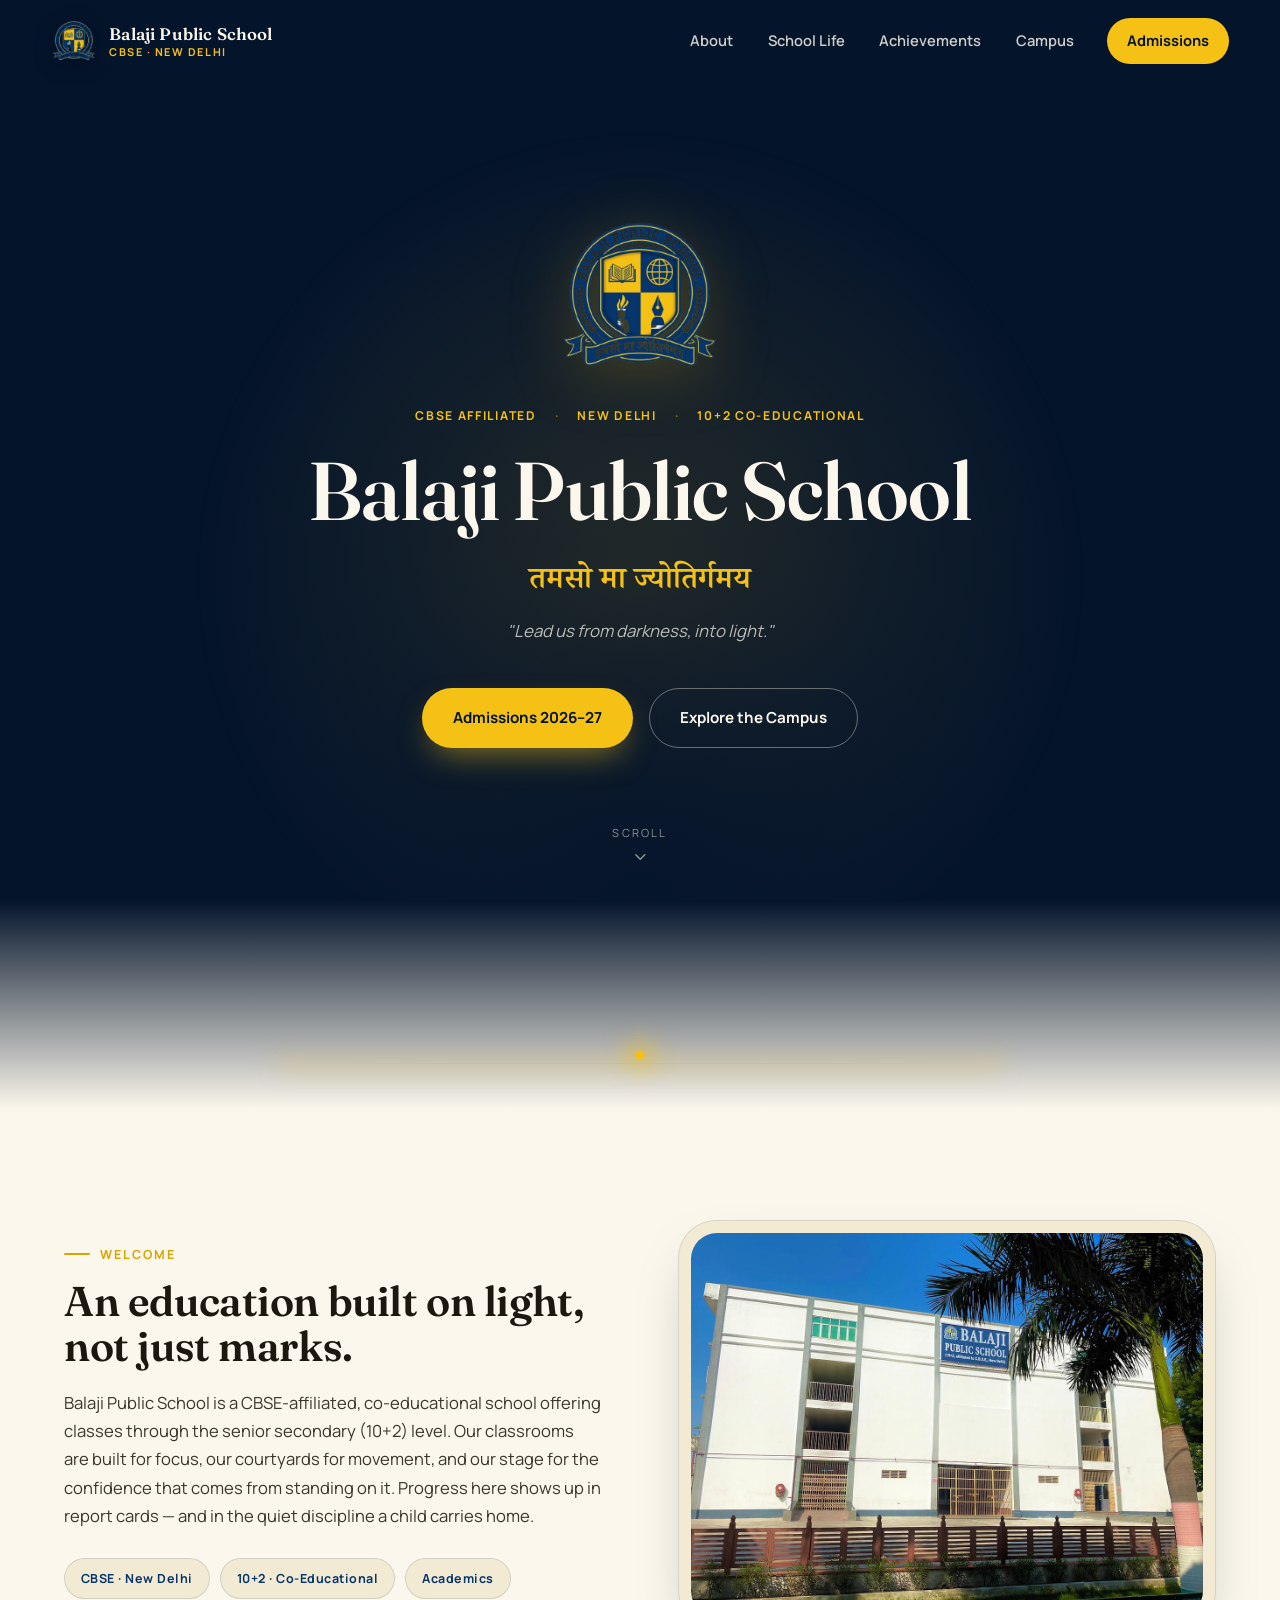
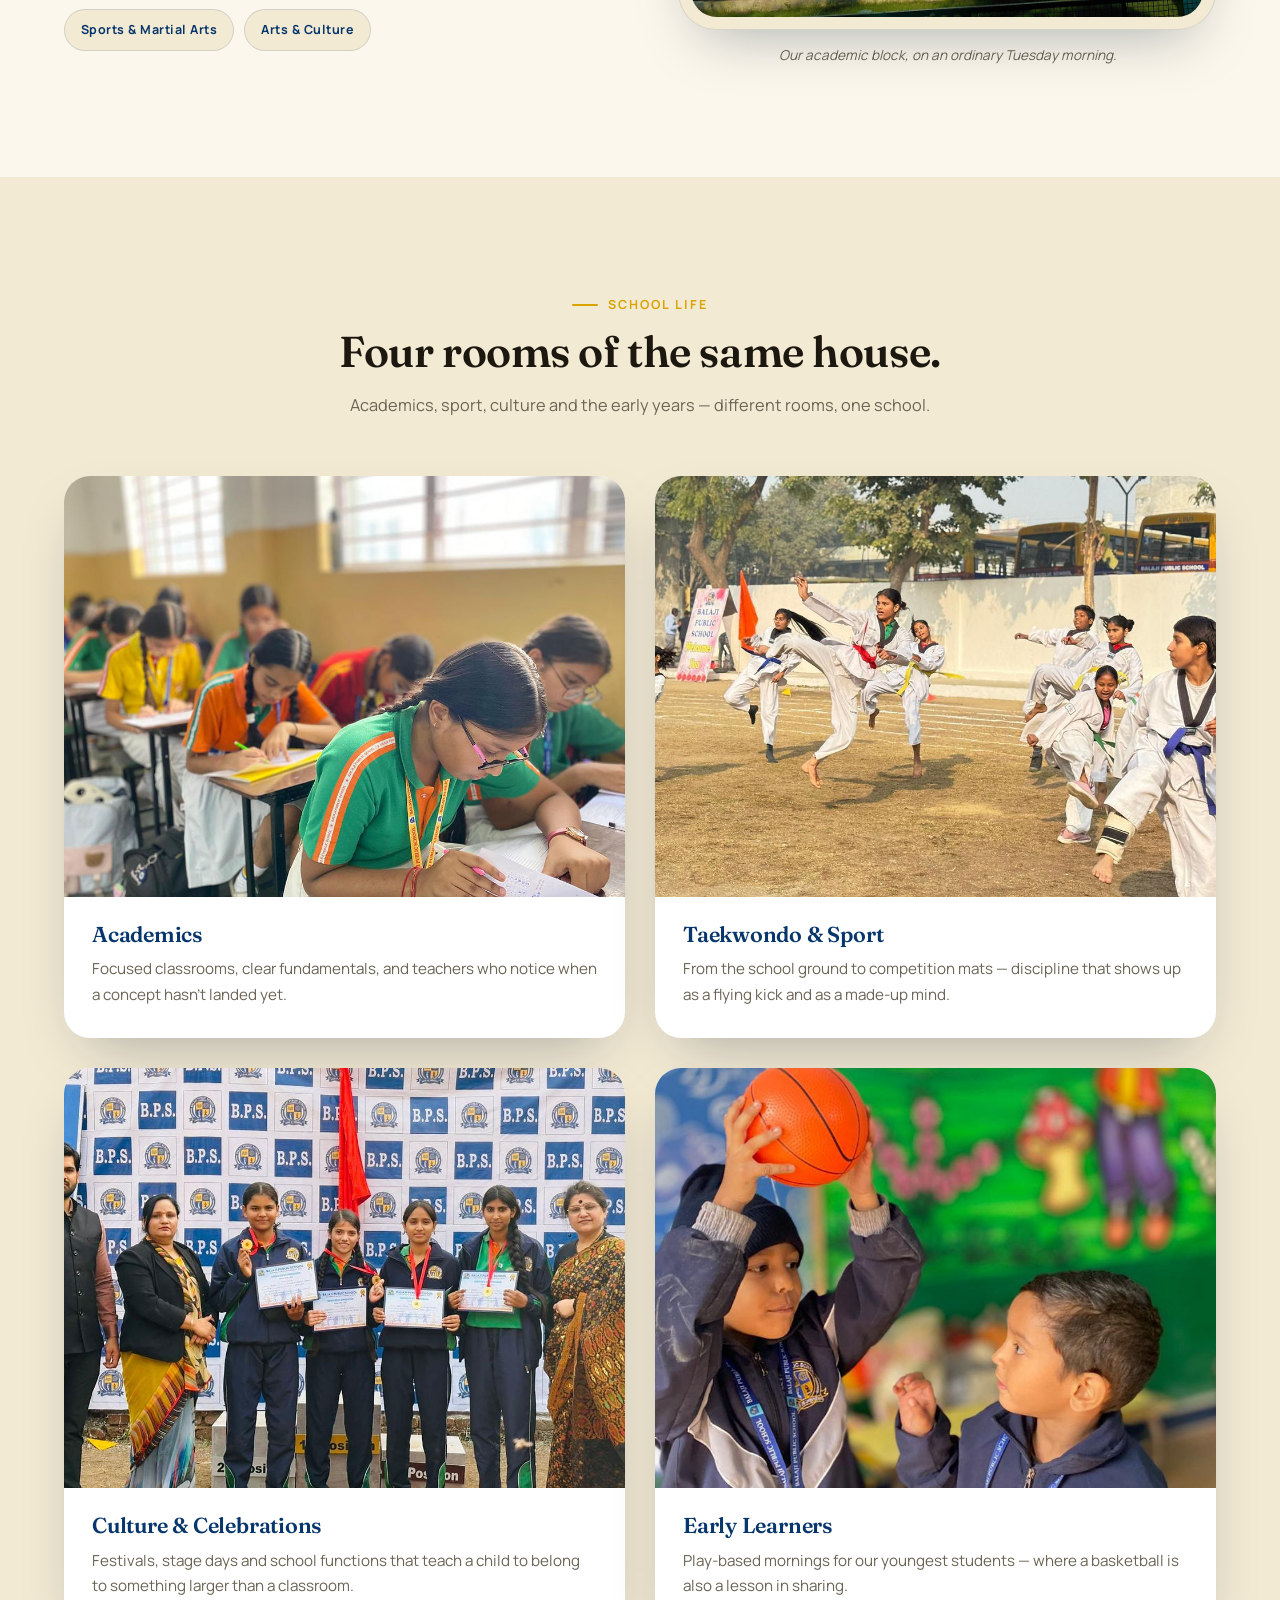
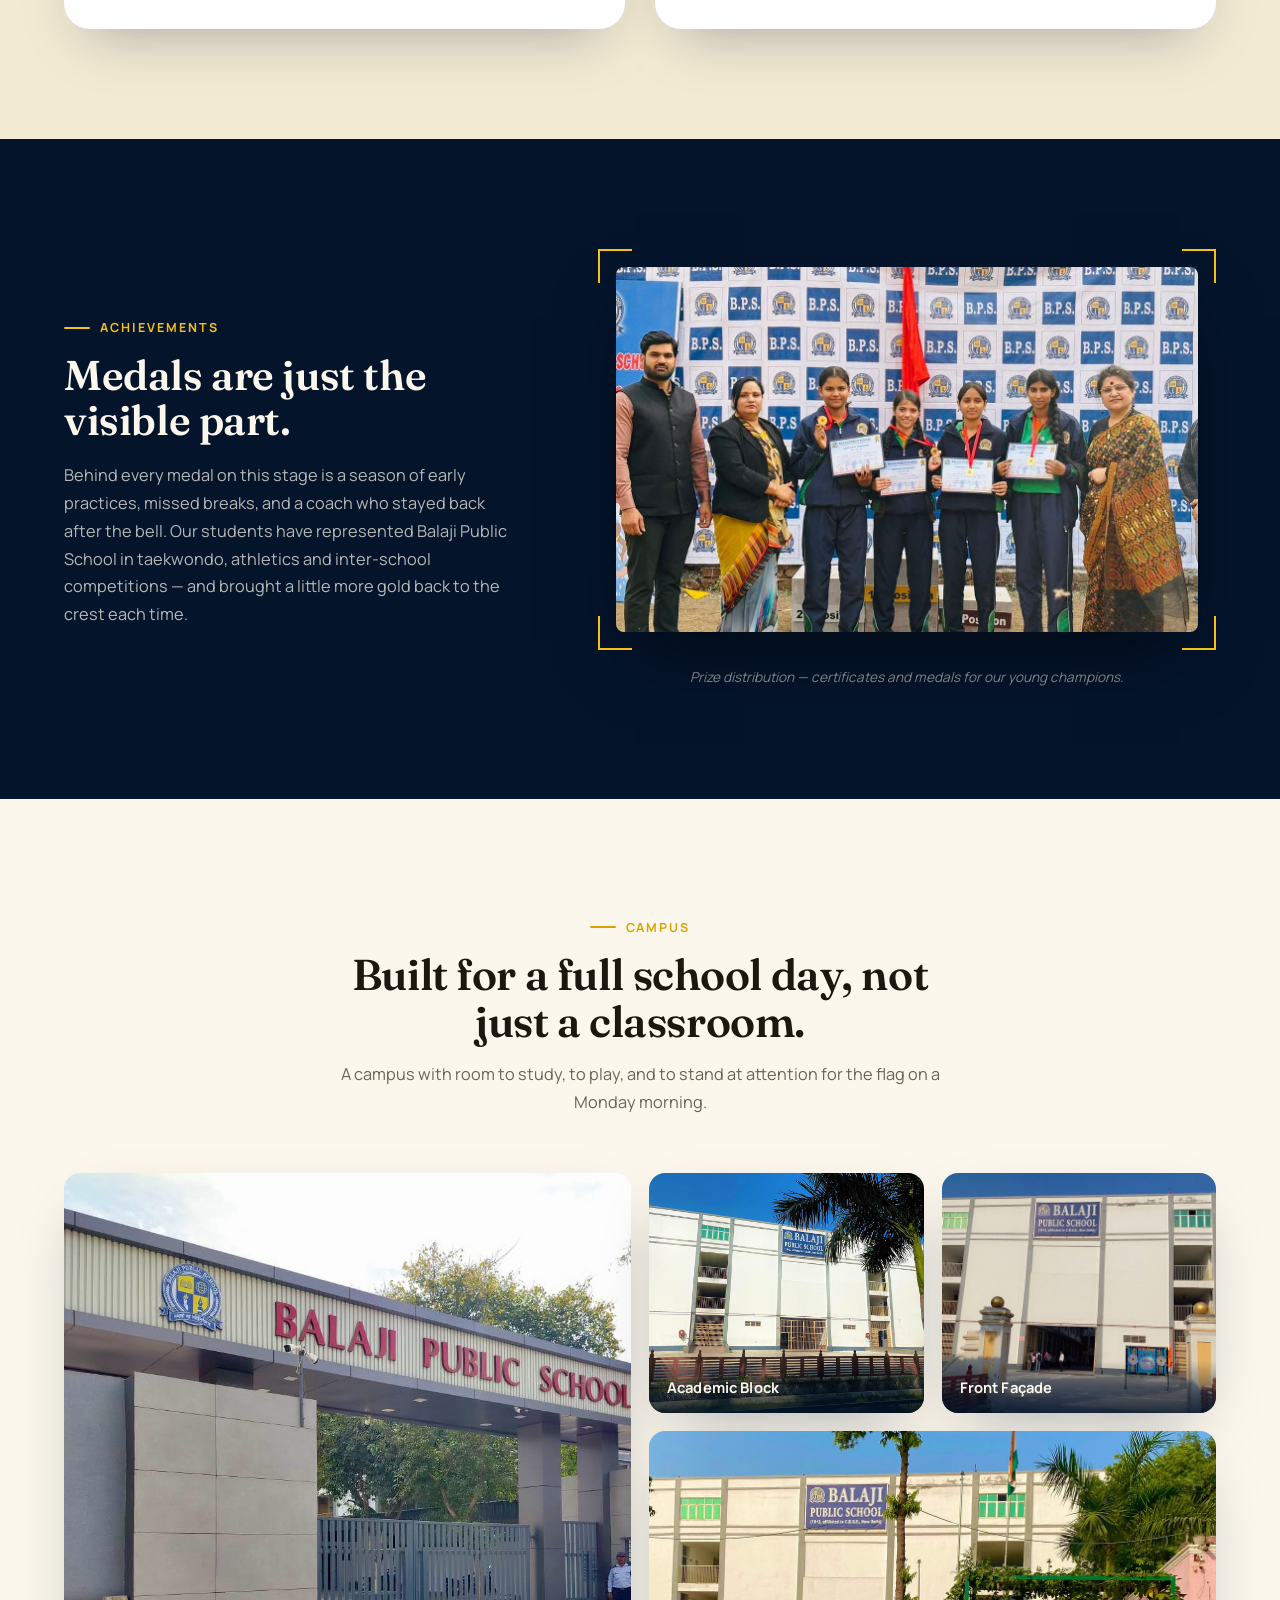
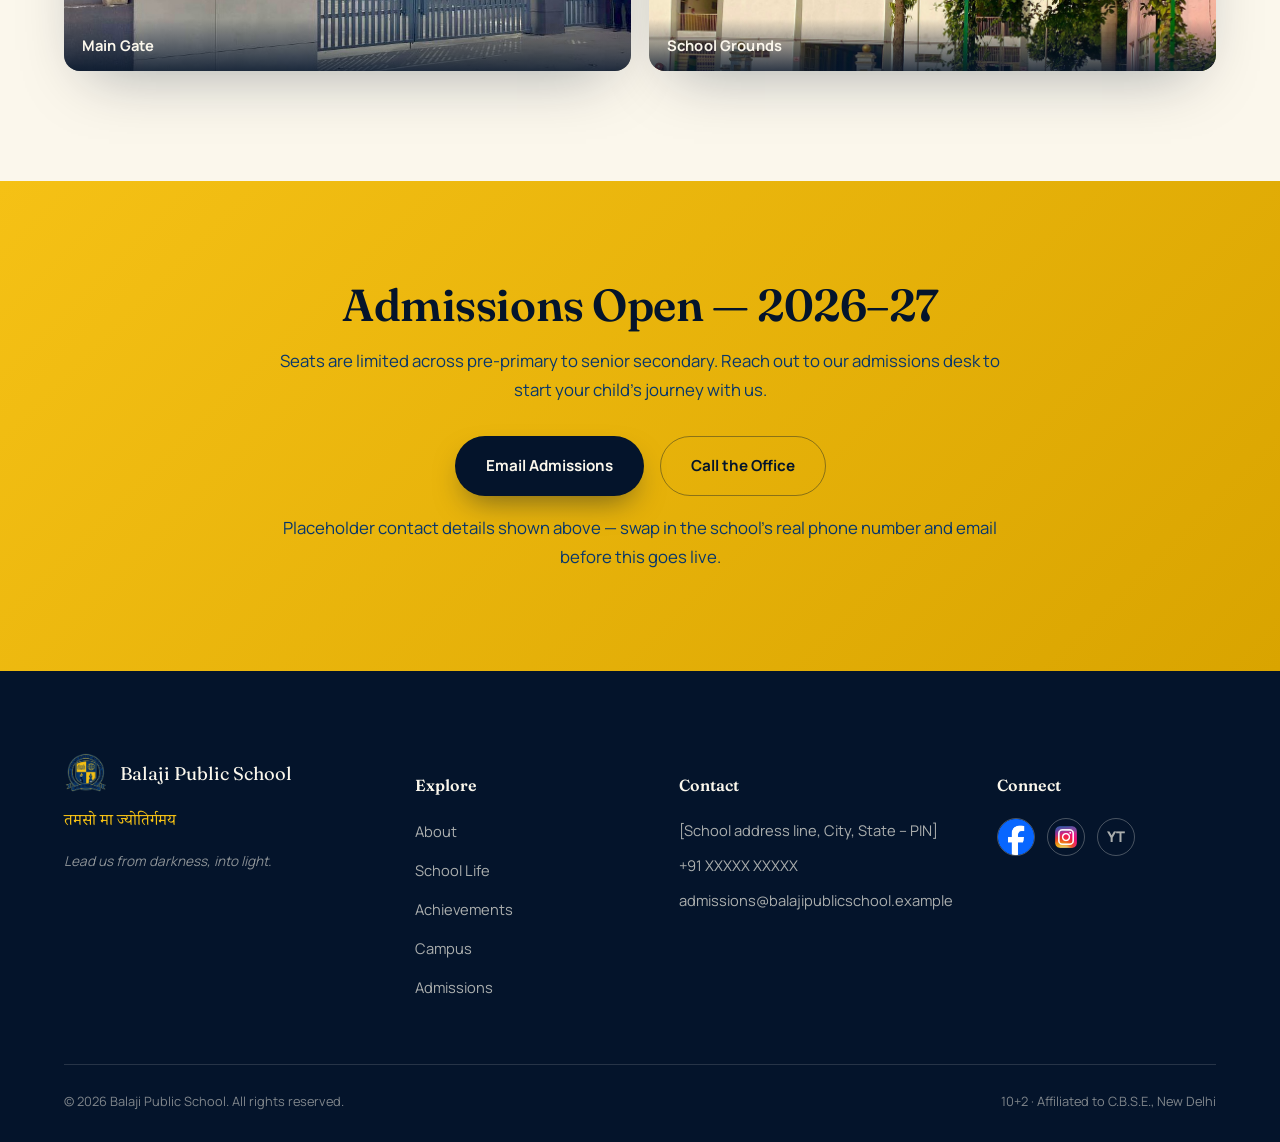
==== index.html @ 72f02da7 "School site sample" ====
<!DOCTYPE html>
<html lang="en">
<head>
<meta charset="UTF-8">
<meta name="viewport" content="width=device-width, initial-scale=1.0">
<title>Balaji Public School — CBSE, New Delhi</title>
<meta name="description" content="Balaji Public School — a CBSE-affiliated, co-educational school offering classes through senior secondary (10+2). Academics, sport, culture and character.">
<link rel="icon" href="assets/logo.png" type="image/png">
<link rel="preconnect" href="https://fonts.googleapis.com">
<link rel="preconnect" href="https://fonts.gstatic.com" crossorigin>
<link href="https://fonts.googleapis.com/css2?family=Fraunces:ital,opsz,wght@0,9..144,400;0,9..144,500;0,9..144,600;0,9..144,700;0,9..144,900;1,9..144,500&family=Manrope:wght@400;500;600;700;800&family=Noto+Serif+Devanagari:wght@500;700&display=swap" rel="stylesheet">
<style>
  :root{
    --navy-950:#04142B;
    --navy-900:#07366C;
    --navy-850:#0A3B75;
    --navy-800:#0E4483;
    --gold-500:#F5C115;
    --gold-600:#D9A400;
    --gold-100:#FBEBB5;
    --cream-50:#FBF7EC;
    --cream-100:#F3EAD4;
    --cream-200:#ECE0C4;
    --ink-900:#1C1810;
    --ink-700:#3C362B;
    --ink-500:#6B6455;
    --white:#FFFFFF;
    --shadow-soft: 0 24px 60px -24px rgba(4,20,43,.35);
    --shadow-hover: 0 30px 70px -20px rgba(4,20,43,.45);
    --radius-lg: 26px;
    --radius-md: 16px;
    --ease: cubic-bezier(.16,.84,.44,1);
    --nav-h: 84px;
  }

  *,*::before,*::after{ box-sizing:border-box; }
  html{ scroll-behavior:smooth; }
  body{
    margin:0;
    font-family:'Manrope', sans-serif;
    color: var(--ink-900);
    background: var(--cream-50);
    -webkit-font-smoothing:antialiased;
    line-height:1.7;
  }
  img{ max-width:100%; display:block; }
  a{ color:inherit; text-decoration:none; }
  h1,h2,h3{ font-family:'Fraunces', serif; font-weight:600; margin:0; line-height:1.08; letter-spacing:-.01em; }
  p{ margin:0; }
  ul{ list-style:none; margin:0; padding:0; }
  button{ font-family:inherit; cursor:pointer; }

  section[id]{ scroll-margin-top: var(--nav-h); }

  .skip-link{
    position:absolute; left:-9999px; top:0; background:var(--gold-500); color:var(--navy-950);
    padding:12px 20px; z-index:1000; font-weight:700; border-radius:0 0 10px 0;
  }
  .skip-link:focus{ left:0; }

  :focus-visible{ outline:3px solid var(--gold-500); outline-offset:3px; }

  .eyebrow{
    display:inline-flex; align-items:center; gap:10px;
    font-size:.78rem; font-weight:700; letter-spacing:.16em; text-transform:uppercase;
    color: var(--gold-600);
  }
  .eyebrow::before{
    content:''; width:26px; height:2px; background: var(--gold-600); display:inline-block; border-radius:2px;
  }
  .on-dark .eyebrow{ color: var(--gold-500); }
  .on-dark .eyebrow::before{ background: var(--gold-500); }

  /* ---------- NAV ---------- */
  .nav{
    position:fixed; top:0; left:0; right:0; z-index:200;
    padding: 18px clamp(20px,4vw,56px);
    transition: background .4s var(--ease), box-shadow .4s var(--ease), padding .3s var(--ease);
  }
  .nav.scrolled{
    background: rgba(4,20,43,.94);
    backdrop-filter: blur(12px);
    -webkit-backdrop-filter: blur(12px);
    box-shadow: 0 12px 34px -18px rgba(0,0,0,.55);
    padding-block:12px;
  }
  .nav-inner{
    max-width:1320px; margin:0 auto;
    display:flex; align-items:center; justify-content:space-between; gap:20px;
  }
  .brand{ display:flex; align-items:center; gap:12px; }
  .brand-logo{ height:46px; width:46px; object-fit:contain; filter: drop-shadow(0 4px 10px rgba(0,0,0,.35)); }
  .brand-text{ display:flex; flex-direction:column; line-height:1.25; }
  .brand-name{ font-family:'Fraunces', serif; font-weight:600; font-size:1.05rem; color:var(--cream-50); letter-spacing:.01em; }
  .brand-sub{ font-size:.68rem; letter-spacing:.14em; text-transform:uppercase; color:var(--gold-500); font-weight:700; }

  .nav-links{ display:flex; align-items:center; gap:clamp(18px,2.4vw,34px); }
  .nav-link{
    position:relative; font-size:.92rem; font-weight:600; color: rgba(251,247,236,.82);
    padding:8px 2px;
  }
  .nav-link::after{
    content:''; position:absolute; left:0; right:0; bottom:0; height:2px; background:var(--gold-500);
    transform:scaleX(0); transform-origin:left; transition: transform .3s var(--ease);
    border-radius:2px;
  }
  .nav-link:hover, .nav-link.active{ color:var(--cream-50); }
  .nav-link:hover::after, .nav-link.active::after{ transform:scaleX(1); }
  .nav-link.nav-cta{
    background: var(--gold-500); color: var(--navy-950); padding:10px 20px; border-radius:999px; font-weight:700;
  }
  .nav-link.nav-cta::after{ display:none; }
  .nav-link.nav-cta:hover{ background: var(--gold-600); color:var(--navy-950); }

  .nav-toggle{
    display:none; background:none; border:none; width:40px; height:36px; position:relative; z-index:210;
  }
  .nav-toggle span{
    display:block; position:absolute; left:6px; right:6px; height:2.5px; background:var(--cream-50);
    border-radius:2px; transition: transform .3s var(--ease), opacity .3s var(--ease), top .3s var(--ease);
  }
  .nav-toggle span:nth-child(1){ top:10px; }
  .nav-toggle span:nth-child(2){ top:18px; }
  .nav-toggle span:nth-child(3){ top:26px; }
  .nav-toggle.open span:nth-child(1){ top:18px; transform:rotate(45deg); }
  .nav-toggle.open span:nth-child(2){ opacity:0; }
  .nav-toggle.open span:nth-child(3){ top:18px; transform:rotate(-45deg); }

  /* ---------- HERO ---------- */
  .hero{
    position:relative; min-height:100svh; overflow:hidden;
    background: var(--navy-950);
    display:flex; flex-direction:column; align-items:center; justify-content:center; text-align:center;
    padding: 150px 24px 90px;
    color: var(--cream-50);
  }
  .hero-glow{
    position:absolute; top:14%; left:50%; width:min(900px,110vw); height:min(900px,110vw);
    transform:translateX(-50%);
    background: radial-gradient(circle, rgba(245,193,21,.24) 0%, rgba(245,193,21,.08) 38%, transparent 70%);
    filter: blur(10px);
    animation: pulse 7s ease-in-out infinite alternate;
    pointer-events:none;
  }
  @keyframes pulse{ from{ opacity:.75; transform:translateX(-50%) scale(1); } to{ opacity:1; transform:translateX(-50%) scale(1.06); } }
  .hero-vignette{
    position:absolute; inset:0;
    background: radial-gradient(ellipse at 50% 100%, rgba(4,20,43,.9), transparent 60%);
    pointer-events:none;
  }
  .hero-content{ position:relative; z-index:2; max-width:900px; display:flex; flex-direction:column; align-items:center; }
  .hero-crest{ width:clamp(110px,16vw,168px); margin-bottom:26px; filter: drop-shadow(0 10px 30px rgba(245,193,21,.25)); }
  .hero-tags{
    display:flex; flex-wrap:wrap; justify-content:center; gap:10px 18px;
    font-size:.76rem; font-weight:700; letter-spacing:.14em; text-transform:uppercase; color:var(--gold-500);
    margin-bottom:20px;
  }
  .hero-tags span:not(:last-child)::after{ content:'·'; margin-left:18px; color:rgba(245,193,21,.5); }
  .hero h1{ font-size:clamp(2.7rem, 6.4vw, 5.4rem); color:var(--cream-50); }
  .hero-devanagari{
    font-family:'Noto Serif Devanagari', serif; color:var(--gold-500);
    font-size:clamp(1.3rem, 3vw, 1.9rem); margin-top:22px; font-weight:600;
  }
  .hero-translation{
    font-style:italic; color:rgba(251,247,236,.72); font-size:1.05rem; margin-top:8px; font-weight:400;
  }
  .hero-ctas{ display:flex; flex-wrap:wrap; justify-content:center; gap:16px; margin-top:42px; }
  .btn{
    display:inline-flex; align-items:center; gap:8px; padding:16px 30px; border-radius:999px;
    font-weight:700; font-size:.95rem; transition: transform .25s var(--ease), box-shadow .25s var(--ease), background .25s var(--ease), color .25s var(--ease);
    border:1.5px solid transparent;
  }
  .btn-primary{ background:var(--gold-500); color:var(--navy-950); box-shadow:0 14px 32px -10px rgba(245,193,21,.55); }
  .btn-primary:hover{ transform:translateY(-3px); box-shadow:0 20px 40px -10px rgba(245,193,21,.65); background:var(--gold-600); }
  .btn-outline{ border-color: rgba(251,247,236,.38); color:var(--cream-50); }
  .btn-outline:hover{ border-color:var(--gold-500); color:var(--gold-500); transform:translateY(-3px); }

  .scroll-cue{
    position:absolute; bottom:34px; left:50%; transform:translateX(-50%);
    display:flex; flex-direction:column; align-items:center; gap:6px;
    font-size:.7rem; letter-spacing:.2em; text-transform:uppercase; color:rgba(251,247,236,.55);
    z-index:2;
  }
  .scroll-cue svg{ animation: bob 1.8s ease-in-out infinite; }
  @keyframes bob{ 0%,100%{ transform:translateY(0);} 50%{ transform:translateY(6px);} }

  /* ---------- THRESHOLD (dawn transition) ---------- */
  .threshold{
    position:relative; height:clamp(140px,18vw,210px);
    background: linear-gradient(var(--navy-950), var(--cream-50));
  }
  .threshold::after{
    content:''; position:absolute; left:50%; bottom:22%; transform:translateX(-50%);
    width:min(70%,720px); height:1px;
    background: linear-gradient(90deg, transparent, var(--gold-500) 25%, var(--gold-500) 75%, transparent);
    box-shadow: 0 0 22px 2px rgba(245,193,21,.55);
  }
  .threshold::before{
    content:''; position:absolute; left:50%; bottom:22%; transform:translate(-50%,-50%);
    width:9px; height:9px; border-radius:50%;
    background: var(--gold-500); box-shadow: 0 0 24px 8px rgba(245,193,21,.65);
  }

  /* ---------- SECTION HEAD (shared) ---------- */
  .section-head{ max-width:640px; margin:0 auto 56px; text-align:center; }
  .section-head h2{ font-size:clamp(1.9rem, 3.6vw, 2.7rem); margin-top:14px; }
  .section-head p{ margin-top:16px; color: var(--ink-500); font-size:1.02rem; }
  .on-dark .section-head p{ color: rgba(251,247,236,.68); }

  .reveal{ opacity:0; transform:translateY(28px); transition: opacity .7s var(--ease), transform .7s var(--ease); }
  .reveal.in-view{ opacity:1; transform:translateY(0); }

  /* ---------- ABOUT ---------- */
  .about{ padding: 110px clamp(20px,5vw,64px); background:var(--cream-50); }
  .about-inner{
    max-width:1240px; margin:0 auto;
    display:grid; grid-template-columns: 1fr 1fr; gap:clamp(36px,6vw,90px); align-items:center;
  }
  .about-text h2{ font-size:clamp(1.9rem,3.6vw,2.6rem); margin-top:14px; }
  .about-text p{ margin-top:20px; color:var(--ink-700); font-size:1.04rem; }
  .chip-row{ display:flex; flex-wrap:wrap; gap:10px; margin-top:28px; }
  .chip{
    background:var(--cream-100); border:1px solid rgba(7,54,108,.14); color:var(--navy-900);
    padding:9px 16px; border-radius:999px; font-size:.78rem; font-weight:700; letter-spacing:.04em;
  }
  .framed-media{
    position:relative; background:var(--cream-100); padding:12px; border-radius: calc(var(--radius-lg) + 12px);
    border:1px solid rgba(7,54,108,.12); box-shadow: var(--shadow-soft);
  }
  .framed-media img{
    width:100%; aspect-ratio:4/3; object-fit:cover; object-position:center 30%; border-radius:var(--radius-lg);
  }
  .framed-caption{
    margin-top:14px; text-align:center; font-size:.85rem; font-style:italic; color:var(--ink-500);
  }

  /* ---------- PILLARS ---------- */
  .pillars{ padding:110px clamp(20px,5vw,64px); background:var(--cream-100); }
  .pillars-grid{
    max-width:1240px; margin:0 auto; display:grid; grid-template-columns:repeat(2,1fr); gap:30px;
  }
  .pillar-card{
    background:var(--white); border-radius:var(--radius-lg); overflow:hidden; box-shadow:var(--shadow-soft);
    transition: transform .4s var(--ease), box-shadow .4s var(--ease);
  }
  .pillar-card:hover{ transform:translateY(-8px); box-shadow:var(--shadow-hover); }
  .pillar-media{ overflow:hidden; aspect-ratio:4/3; }
  .pillar-media img{ width:100%; height:100%; object-fit:cover; object-position:center 30%; transition: transform .6s var(--ease); }
  .pillar-card:hover .pillar-media img{ transform:scale(1.06); }
  .pillar-body{ padding:26px 28px 30px; }
  .pillar-body h3{ font-size:1.35rem; color:var(--navy-900); }
  .pillar-body p{ margin-top:10px; color:var(--ink-500); font-size:.95rem; }

  /* ---------- ACHIEVEMENTS (dark band) ---------- */
  .achievements{ padding:110px clamp(20px,5vw,64px); background:var(--navy-950); color:var(--cream-50); }
  .achievements-inner{
    max-width:1240px; margin:0 auto; display:grid; grid-template-columns:.85fr 1.15fr; gap:clamp(36px,6vw,90px); align-items:center;
  }
  .achievements-text h2{ color:var(--cream-50); font-size:clamp(1.9rem,3.6vw,2.6rem); margin-top:14px; }
  .achievements-text p{ margin-top:20px; color:rgba(251,247,236,.72); font-size:1.02rem; }
  .award-frame{ position:relative; padding:18px; }
  .award-frame::before,.award-frame::after,
  .award-corner-b1,.award-corner-b2{ content:''; position:absolute; width:34px; height:34px; border: 2.5px solid var(--gold-500); }
  .award-frame::before{ top:0; left:0; border-right:none; border-bottom:none; }
  .award-frame::after{ top:0; right:0; border-left:none; border-bottom:none; }
  .award-corner-b1{ bottom:0; left:0; border-right:none; border-top:none; }
  .award-corner-b2{ bottom:0; right:0; border-left:none; border-top:none; }
  .award-frame img{ width:100%; border-radius:8px; box-shadow:0 30px 70px -20px rgba(0,0,0,.6); }
  .award-caption{ margin-top:16px; text-align:center; font-size:.85rem; font-style:italic; color:rgba(251,247,236,.55); }

  /* ---------- CAMPUS ---------- */
  .campus{ padding:110px clamp(20px,5vw,64px); background:var(--cream-50); }
  .campus-grid{
    max-width:1240px; margin:0 auto; display:grid;
    grid-template-columns:repeat(4,1fr); grid-template-rows:repeat(2,minmax(160px,240px)); gap:18px;
  }
  .campus-tile{
    position:relative; border:none; padding:0; border-radius:var(--radius-md); overflow:hidden;
    box-shadow:var(--shadow-soft); background:none; text-align:left;
  }
  .campus-tile:nth-child(1){ grid-column:1/3; grid-row:1/3; }
  .campus-tile:nth-child(2){ grid-column:3/4; grid-row:1/2; }
  .campus-tile:nth-child(3){ grid-column:4/5; grid-row:1/2; }
  .campus-tile:nth-child(4){ grid-column:3/5; grid-row:2/3; }
  .campus-tile img{
    width:100%; height:100%; object-fit:cover; transition: transform .6s var(--ease);
  }
  .campus-tile:hover img{ transform:scale(1.08); }
  .campus-tile-label{
    position:absolute; left:0; right:0; bottom:0; padding:16px 18px;
    background:linear-gradient(0deg, rgba(4,20,43,.82), transparent);
    color:var(--cream-50); font-weight:700; font-size:.92rem; letter-spacing:.01em;
    display:flex; align-items:center; gap:8px;
  }

  /* ---------- ADMISSIONS ---------- */
  .admissions{ padding:100px clamp(20px,5vw,64px); background: linear-gradient(135deg, var(--gold-500), var(--gold-600)); text-align:center; }
  .admissions-inner{ max-width:720px; margin:0 auto; }
  .admissions h2{ color:var(--navy-950); font-size:clamp(2rem,4vw,2.8rem); }
  .admissions p{ margin-top:18px; color:var(--navy-900); font-size:1.05rem; }
  .admissions-actions{ display:flex; flex-wrap:wrap; justify-content:center; gap:16px; margin-top:32px; }
  .btn-navy{ background:var(--navy-950); color:var(--cream-50); box-shadow:0 14px 30px -10px rgba(4,20,43,.5); }
  .btn-navy:hover{ transform:translateY(-3px); background:var(--navy-850); }
  .btn-navy-outline{ border-color: rgba(4,20,43,.4); color:var(--navy-950); }
  .btn-navy-outline:hover{ border-color:var(--navy-950); transform:translateY(-3px); }
  .admissions-note{ margin-top:22px; font-size:.78rem; color:rgba(4,20,43,.65); }

  /* ---------- FOOTER ---------- */
  .site-footer{ background:var(--navy-950); color:rgba(251,247,236,.72); padding:80px clamp(20px,5vw,64px) 30px; }
  .footer-grid{
    max-width:1240px; margin:0 auto; display:grid; grid-template-columns:1.4fr 1fr 1fr 1fr; gap:44px;
    padding-bottom:50px; border-bottom:1px solid rgba(251,247,236,.14);
  }
  .footer-brand{ display:flex; flex-direction:column; gap:14px; max-width:320px; }
  .footer-brand-top{ display:flex; align-items:center; gap:12px; }
  .footer-logo{ width:44px; height:44px; object-fit:contain; }
  .footer-brand-name{ font-family:'Fraunces',serif; font-size:1.15rem; color:var(--cream-50); }
  .footer-devanagari{ font-family:'Noto Serif Devanagari',serif; color:var(--gold-500); font-size:1rem; }
  .footer-translation{ font-style:italic; font-size:.85rem; color:rgba(251,247,236,.55); }
  .footer-col h4{ color:var(--cream-50); font-family:'Fraunces',serif; font-weight:600; font-size:1rem; margin-bottom:18px; }
  .footer-col ul li{ margin-bottom:12px; }
  .footer-col a{ font-size:.92rem; color:rgba(251,247,236,.68); transition:color .25s; }
  .footer-col a:hover{ color:var(--gold-500); }
  .footer-col p{ font-size:.92rem; color:rgba(251,247,236,.68); margin-bottom:10px; }
  .social-row{ display:flex; gap:12px; }
  .social-icon{
    width:38px; height:38px; border-radius:50%; border:1px solid rgba(251,247,236,.28);
    display:flex; align-items:center; justify-content:center; font-size:.72rem; font-weight:800;
    color:rgba(251,247,236,.75); transition: all .25s var(--ease);
  }
  .social-icon:hover{ background:var(--gold-500); color:var(--navy-950); border-color:var(--gold-500); transform:translateY(-3px); }
  .footer-bottom{
    max-width:1240px; margin:0 auto; padding-top:26px;
    display:flex; flex-wrap:wrap; justify-content:space-between; gap:10px;
    font-size:.8rem; color:rgba(251,247,236,.5);
  }

  /* ---------- LIGHTBOX ---------- */
  .lightbox{
    position:fixed; inset:0; z-index:1000; background:rgba(4,10,20,.92);
    display:flex; align-items:center; justify-content:center; padding:40px;
    opacity:0; visibility:hidden; transition: opacity .3s var(--ease);
  }
  .lightbox.open{ opacity:1; visibility:visible; }
  .lightbox figure{ margin:0; max-width:min(1000px,92vw); max-height:88vh; text-align:center; }
  .lightbox img{ max-width:100%; max-height:76vh; border-radius:10px; box-shadow:0 40px 90px -20px rgba(0,0,0,.7); margin:0 auto; }
  .lightbox figcaption{ color:var(--cream-50); margin-top:16px; font-size:.92rem; opacity:.8; }
  .lightbox-close{
    position:absolute; top:26px; right:32px; background:none; border:none; color:var(--cream-50);
    font-size:2.2rem; line-height:1; font-weight:300;
  }
  .lightbox-close:hover{ color:var(--gold-500); }

  /* ---------- BACK TO TOP ---------- */
  .back-to-top{
    position:fixed; right:26px; bottom:26px; width:50px; height:50px; border-radius:50%;
    background:var(--gold-500); color:var(--navy-950); border:none; display:flex; align-items:center; justify-content:center;
    box-shadow:0 14px 30px -10px rgba(4,20,43,.5); opacity:0; visibility:hidden; transform:translateY(10px);
    transition: all .35s var(--ease); z-index:150;
  }
  .back-to-top.show{ opacity:1; visibility:visible; transform:translateY(0); }
  .back-to-top:hover{ background:var(--gold-600); transform:translateY(-4px); }

  /* ---------- RESPONSIVE ---------- */
  @media (max-width:960px){
    .nav-links{
      position:fixed; top:0; right:0; height:100vh; width:min(320px,84vw);
      background:rgba(4,20,43,.98); backdrop-filter:blur(14px);
      flex-direction:column; align-items:flex-start; justify-content:center; gap:28px;
      padding:40px; transform:translateX(100%); transition: transform .4s var(--ease);
    }
    .nav-links.open{ transform:translateX(0); }
    .nav-link{ font-size:1.1rem; }
    .nav-toggle{ display:block; }
    .about-inner, .achievements-inner{ grid-template-columns:1fr; }
    .pillars-grid{ grid-template-columns:1fr; }
    .campus-grid{ grid-template-columns:repeat(2,1fr); grid-template-rows:repeat(3,200px); }
    .campus-tile:nth-child(1){ grid-column:1/3; grid-row:1/2; }
    .campus-tile:nth-child(2){ grid-column:1/2; grid-row:2/3; }
    .campus-tile:nth-child(3){ grid-column:2/3; grid-row:2/3; }
    .campus-tile:nth-child(4){ grid-column:1/3; grid-row:3/4; }
    .footer-grid{ grid-template-columns:1fr 1fr; row-gap:40px; }
  }
  @media (max-width:600px){
    .footer-grid{ grid-template-columns:1fr; }
    .hero{ padding-top:120px; }
    .campus-grid{ grid-template-columns:1fr; grid-template-rows:repeat(4,220px); }
    .campus-tile:nth-child(1),.campus-tile:nth-child(2),.campus-tile:nth-child(3),.campus-tile:nth-child(4){
      grid-column:1/2;
    }
    .campus-tile:nth-child(1){ grid-row:1/2; }
    .campus-tile:nth-child(2){ grid-row:2/3; }
    .campus-tile:nth-child(3){ grid-row:3/4; }
    .campus-tile:nth-child(4){ grid-row:4/5; }
  }

  @media (prefers-reduced-motion: reduce){
    *{ animation-duration:.001ms !important; animation-iteration-count:1 !important; transition-duration:.001ms !important; scroll-behavior:auto !important; }
    .reveal{ opacity:1; transform:none; }
  }
</style>
</head>
<body>
  <a class="skip-link" href="#main">Skip to content</a>

  <header class="nav" id="siteNav">
    <div class="nav-inner">
      <a class="brand" href="#top">
        <img src="logo.png" alt="Balaji Public School crest" class="brand-logo">
        <span class="brand-text">
          <span class="brand-name">Balaji Public School</span>
          <span class="brand-sub">CBSE · New Delhi</span>
        </span>
      </a>
      <nav class="nav-links" id="navLinks">
        <a href="#about" class="nav-link">About</a>
        <a href="#school-life" class="nav-link">School Life</a>
        <a href="#achievements" class="nav-link">Achievements</a>
        <a href="#campus" class="nav-link">Campus</a>
        <a href="#admissions" class="nav-link nav-cta">Admissions</a>
      </nav>
      <button class="nav-toggle" id="navToggle" aria-label="Toggle menu" aria-expanded="false">
        <span></span><span></span><span></span>
      </button>
    </div>
  </header>

  <main id="main">

    <section class="hero" id="top">
      <div class="hero-glow" aria-hidden="true"></div>
      <div class="hero-vignette" aria-hidden="true"></div>
      <div class="hero-content">
        <img src="logo.png" alt="Balaji Public School crest" class="hero-crest">
        <div class="hero-tags">
          <span>CBSE Affiliated</span>
          <span>New Delhi</span>
          <span>10+2 Co-Educational</span>
        </div>
        <h1>Balaji Public School</h1>
        <p class="hero-devanagari">तमसो मा ज्योतिर्गमय</p>
        <p class="hero-translation">"Lead us from darkness, into light."</p>
        <div class="hero-ctas">
          <a href="#admissions" class="btn btn-primary">Admissions 2026–27</a>
          <a href="#campus" class="btn btn-outline">Explore the Campus</a>
        </div>
      </div>
      <div class="scroll-cue">
        Scroll
        <svg viewBox="0 0 24 24" width="18" height="18" fill="none" stroke="currentColor" stroke-width="2" stroke-linecap="round" stroke-linejoin="round"><path d="M6 9l6 6 6-6"/></svg>
      </div>
    </section>

    <div class="threshold" aria-hidden="true"></div>

    <section class="about" id="about">
      <div class="about-inner reveal">
        <div class="about-text">
          <span class="eyebrow">Welcome</span>
          <h2>An education built on light, not just marks.</h2>
          <p>Balaji Public School is a CBSE-affiliated, co-educational school offering classes through the senior secondary (10+2) level. Our classrooms are built for focus, our courtyards for movement, and our stage for the confidence that comes from standing on it. Progress here shows up in report cards — and in the quiet discipline a child carries home.</p>
          <div class="chip-row">
            <span class="chip">CBSE · New Delhi</span>
            <span class="chip">10+2 · Co-Educational</span>
            <span class="chip">Academics</span>
            <span class="chip">Sports & Martial Arts</span>
            <span class="chip">Arts & Culture</span>
          </div>
        </div>
        <div class="about-media">
          <div class="framed-media">
            <img src="front-view.jpeg" alt="Front view of the Balaji Public School academic building" loading="lazy" decoding="async">
          </div>
          <p class="framed-caption">Our academic block, on an ordinary Tuesday morning.</p>
        </div>
      </div>
    </section>

    <section class="pillars" id="school-life">
      <div class="section-head reveal">
        <span class="eyebrow" style="justify-content:center;">School Life</span>
        <h2>Four rooms of the same house.</h2>
        <p>Academics, sport, culture and the early years — different rooms, one school.</p>
      </div>
      <div class="pillars-grid">
        <article class="pillar-card reveal">
          <div class="pillar-media"><img src ="student.jpeg" alt="Students writing in a classroom exam" loading="lazy" decoding="async"></div>
          <div class="pillar-body">
            <h3>Academics</h3>
            <p>Focused classrooms, clear fundamentals, and teachers who notice when a concept hasn't landed yet.</p>
          </div>
        </article>
        <article class="pillar-card reveal">
          <div class="pillar-media"><img src="fight.jpeg" alt="Students in taekwondo uniforms practicing outdoors" loading="lazy" decoding="async"></div>
          <div class="pillar-body">
            <h3>Taekwondo & Sport</h3>
            <p>From the school ground to competition mats — discipline that shows up as a flying kick and as a made-up mind.</p>
          </div>
        </article>
        <article class="pillar-card reveal">
          <div class="pillar-media"><img src="medal.jpeg" alt="Students in traditional attire with medals at a school cultural event" loading="lazy" decoding="async"></div>
          <div class="pillar-body">
            <h3>Culture & Celebrations</h3>
            <p>Festivals, stage days and school functions that teach a child to belong to something larger than a classroom.</p>
          </div>
        </article>
        <article class="pillar-card reveal">
          <div class="pillar-media"><img src="fb.jpeg" alt="Two young students playing with a basketball indoors" loading="lazy" decoding="async"></div>
          <div class="pillar-body">
            <h3>Early Learners</h3>
            <p>Play-based mornings for our youngest students — where a basketball is also a lesson in sharing.</p>
          </div>
        </article>
      </div>
    </section>

    <section class="achievements on-dark" id="achievements">
      <div class="achievements-inner">
        <div class="achievements-text reveal">
          <span class="eyebrow">Achievements</span>
          <h2>Medals are just the visible part.</h2>
          <p>Behind every medal on this stage is a season of early practices, missed breaks, and a coach who stayed back after the bell. Our students have represented Balaji Public School in taekwondo, athletics and inter-school competitions — and brought a little more gold back to the crest each time.</p>
        </div>
        <div class="achievements-media reveal">
          <div class="award-frame">
            <span class="award-corner-b1"></span><span class="award-corner-b2"></span>
            <img src="medal.jpeg" alt="Students holding medals and certificates at a school prize distribution" loading="lazy" decoding="async">
          </div>
          <p class="award-caption">Prize distribution — certificates and medals for our young champions.</p>
        </div>
      </div>
    </section>

    <section class="campus" id="campus">
      <div class="section-head reveal">
        <span class="eyebrow" style="justify-content:center;">Campus</span>
        <h2>Built for a full school day, not just a classroom.</h2>
        <p>A campus with room to study, to play, and to stand at attention for the flag on a Monday morning.</p>
      </div>
      <div class="campus-grid">
        <button class="campus-tile reveal" data-full="gate.jpeg" data-caption="The main gate — where every school day begins.">
          <img src="gate.jpeg" alt="Main entrance gate of Balaji Public School" loading="lazy" decoding="async">
          <span class="campus-tile-label">Main Gate</span>
        </button>
        <button class="campus-tile reveal" data-full="front-view.jpeg" data-caption="The academic block, ready to welcome parents on PTM day.">
          <img src="front-view.jpeg" alt="Academic block building of Balaji Public School" loading="lazy" decoding="async">
          <span class="campus-tile-label">Academic Block</span>
        </button>
        <button class="campus-tile reveal" data-full="frnt.jpg" data-caption="The front façade of the school building.">
          <img src="frnt.jpg" alt="Front facade of Balaji Public School building" loading="lazy" decoding="async">
          <span class="campus-tile-label">Front Façade</span>
        </button>
        <button class="campus-tile reveal" data-full="grdn.jpeg" data-caption="School grounds, with the national flag flying high.">
          <img src="grdn.jpeg" alt="School grounds and garden with the Indian flag" loading="lazy" decoding="async">
          <span class="campus-tile-label">School Grounds</span>
        </button>
      </div>
    </section>

    <section class="admissions" id="admissions">
      <div class="admissions-inner reveal">
        <h2>Admissions Open — 2026–27</h2>
        <p>Seats are limited across pre-primary to senior secondary. Reach out to our admissions desk to start your child's journey with us.</p>
        <div class="admissions-actions">
          <a href="mailto:admissions@balajipublicschool.example" class="btn btn-navy">Email Admissions</a>
          <a href="tel:+91XXXXXXXXXX" class="btn btn-navy-outline">Call the Office</a>
        </div>
        <p class="admissions-note">Placeholder contact details shown above — swap in the school's real phone number and email before this goes live.</p>
      </div>
    </section>

  </main>

  <footer class="site-footer">
    <div class="footer-grid">
      <div class="footer-brand">
        <div class="footer-brand-top">
          <img src="logo.png" alt="Balaji Public School crest" class="footer-logo">
          <span class="footer-brand-name">Balaji Public School</span>
        </div>
        <p class="footer-devanagari">तमसो मा ज्योतिर्गमय</p>
        <p class="footer-translation">Lead us from darkness, into light.</p>
      </div>
      <div class="footer-col">
        <h4>Explore</h4>
        <ul>
          <li><a href="#about">About</a></li>
          <li><a href="#school-life">School Life</a></li>
          <li><a href="#achievements">Achievements</a></li>
          <li><a href="#campus">Campus</a></li>
          <li><a href="#admissions">Admissions</a></li>
        </ul>
      </div>
      <div class="footer-col">
        <h4>Contact</h4>
        <p>[School address line, City, State – PIN]</p>
        <p>+91 XXXXX XXXXX</p>
        <p>admissions@balajipublicschool.example</p>
      </div>
      <div class="footer-col">
        <h4>Connect</h4>
        <div class="social-row">
          <a href="#" class="social-icon" aria-label="Facebook"><img src = "faceb.png" alt = "FB"></a>
          <a href="#" class="social-icon" aria-label="Instagram"><img src = "insta2.png" alt = "INSTA"></a>
          <a href="#" class="social-icon" aria-label="YouTube">YT</a>
        </div>
      </div>
    </div>
    <div class="footer-bottom">
      <p>© <span id="year"></span> Balaji Public School. All rights reserved.</p>
      <p class="footer-affil">10+2 · Affiliated to C.B.S.E., New Delhi</p>
    </div>
  </footer>

  <div class="lightbox" id="lightbox" aria-hidden="true">
    <button class="lightbox-close" id="lightboxClose" aria-label="Close image">×</button>
    <figure>
      <img id="lightboxImg" src="" alt="">
      <figcaption id="lightboxCaption"></figcaption>
    </figure>
  </div>

  <button class="back-to-top" id="backToTop" aria-label="Back to top">
    <svg viewBox="0 0 24 24" width="20" height="20" fill="none" stroke="currentColor" stroke-width="2.4" stroke-linecap="round" stroke-linejoin="round"><path d="M18 15l-6-6-6 6"/></svg>
  </button>

  <script>
    // Footer year
    document.getElementById('year').textContent = new Date().getFullYear();

    // Nav scroll state
    const nav = document.getElementById('siteNav');
    const backToTop = document.getElementById('backToTop');
    window.addEventListener('scroll', () => {
      const y = window.scrollY;
      nav.classList.toggle('scrolled', y > 40);
      backToTop.classList.toggle('show', y > 600);
    }, { passive:true });

    // Mobile nav toggle
    const navToggle = document.getElementById('navToggle');
    const navLinks = document.getElementById('navLinks');
    navToggle.addEventListener('click', () => {
      const isOpen = navLinks.classList.toggle('open');
      navToggle.classList.toggle('open', isOpen);
      navToggle.setAttribute('aria-expanded', isOpen);
    });
    navLinks.querySelectorAll('.nav-link').forEach(link => {
      link.addEventListener('click', () => {
        navLinks.classList.remove('open');
        navToggle.classList.remove('open');
        navToggle.setAttribute('aria-expanded', false);
      });
    });

    // Back to top
    backToTop.addEventListener('click', () => window.scrollTo({ top:0, behavior: matchMedia('(prefers-reduced-motion: reduce)').matches ? 'auto' : 'smooth' }));

    // Scroll reveal
    const revealEls = document.querySelectorAll('.reveal');
    const io = new IntersectionObserver((entries) => {
      entries.forEach(entry => {
        if (entry.isIntersecting){
          entry.target.classList.add('in-view');
          io.unobserve(entry.target);
        }
      });
    }, { threshold:0.15 });
    revealEls.forEach(el => io.observe(el));

    // Active nav link on scroll
    const sections = ['about','school-life','achievements','campus','admissions']
      .map(id => document.getElementById(id)).filter(Boolean);
    const navAnchors = Array.from(document.querySelectorAll('.nav-link[href^="#"]'));
    const sectionObserver = new IntersectionObserver((entries) => {
      entries.forEach(entry => {
        const id = entry.target.getAttribute('id');
        const link = navAnchors.find(a => a.getAttribute('href') === '#' + id);
        if (!link) return;
        if (entry.isIntersecting){
          navAnchors.forEach(a => a.classList.remove('active'));
          link.classList.add('active');
        }
      });
    }, { rootMargin:'-45% 0px -50% 0px' });
    sections.forEach(s => sectionObserver.observe(s));

    // Lightbox
    const lightbox = document.getElementById('lightbox');
    const lightboxImg = document.getElementById('lightboxImg');
    const lightboxCaption = document.getElementById('lightboxCaption');
    const lightboxClose = document.getElementById('lightboxClose');

    function openLightbox(src, caption){
      lightboxImg.src = src;
      lightboxImg.alt = caption || '';
      lightboxCaption.textContent = caption || '';
      lightbox.classList.add('open');
      lightbox.setAttribute('aria-hidden', 'false');
      document.body.style.overflow = 'hidden';
    }
    function closeLightbox(){
      lightbox.classList.remove('open');
      lightbox.setAttribute('aria-hidden', 'true');
      document.body.style.overflow = '';
    }
    document.querySelectorAll('.campus-tile').forEach(tile => {
      tile.addEventListener('click', () => openLightbox(tile.dataset.full, tile.dataset.caption));
    });
    lightboxClose.addEventListener('click', closeLightbox);
    lightbox.addEventListener('click', (e) => { if (e.target === lightbox) closeLightbox(); });
    document.addEventListener('keydown', (e) => { if (e.key === 'Escape') closeLightbox(); });
  </script>
</body>
</html>
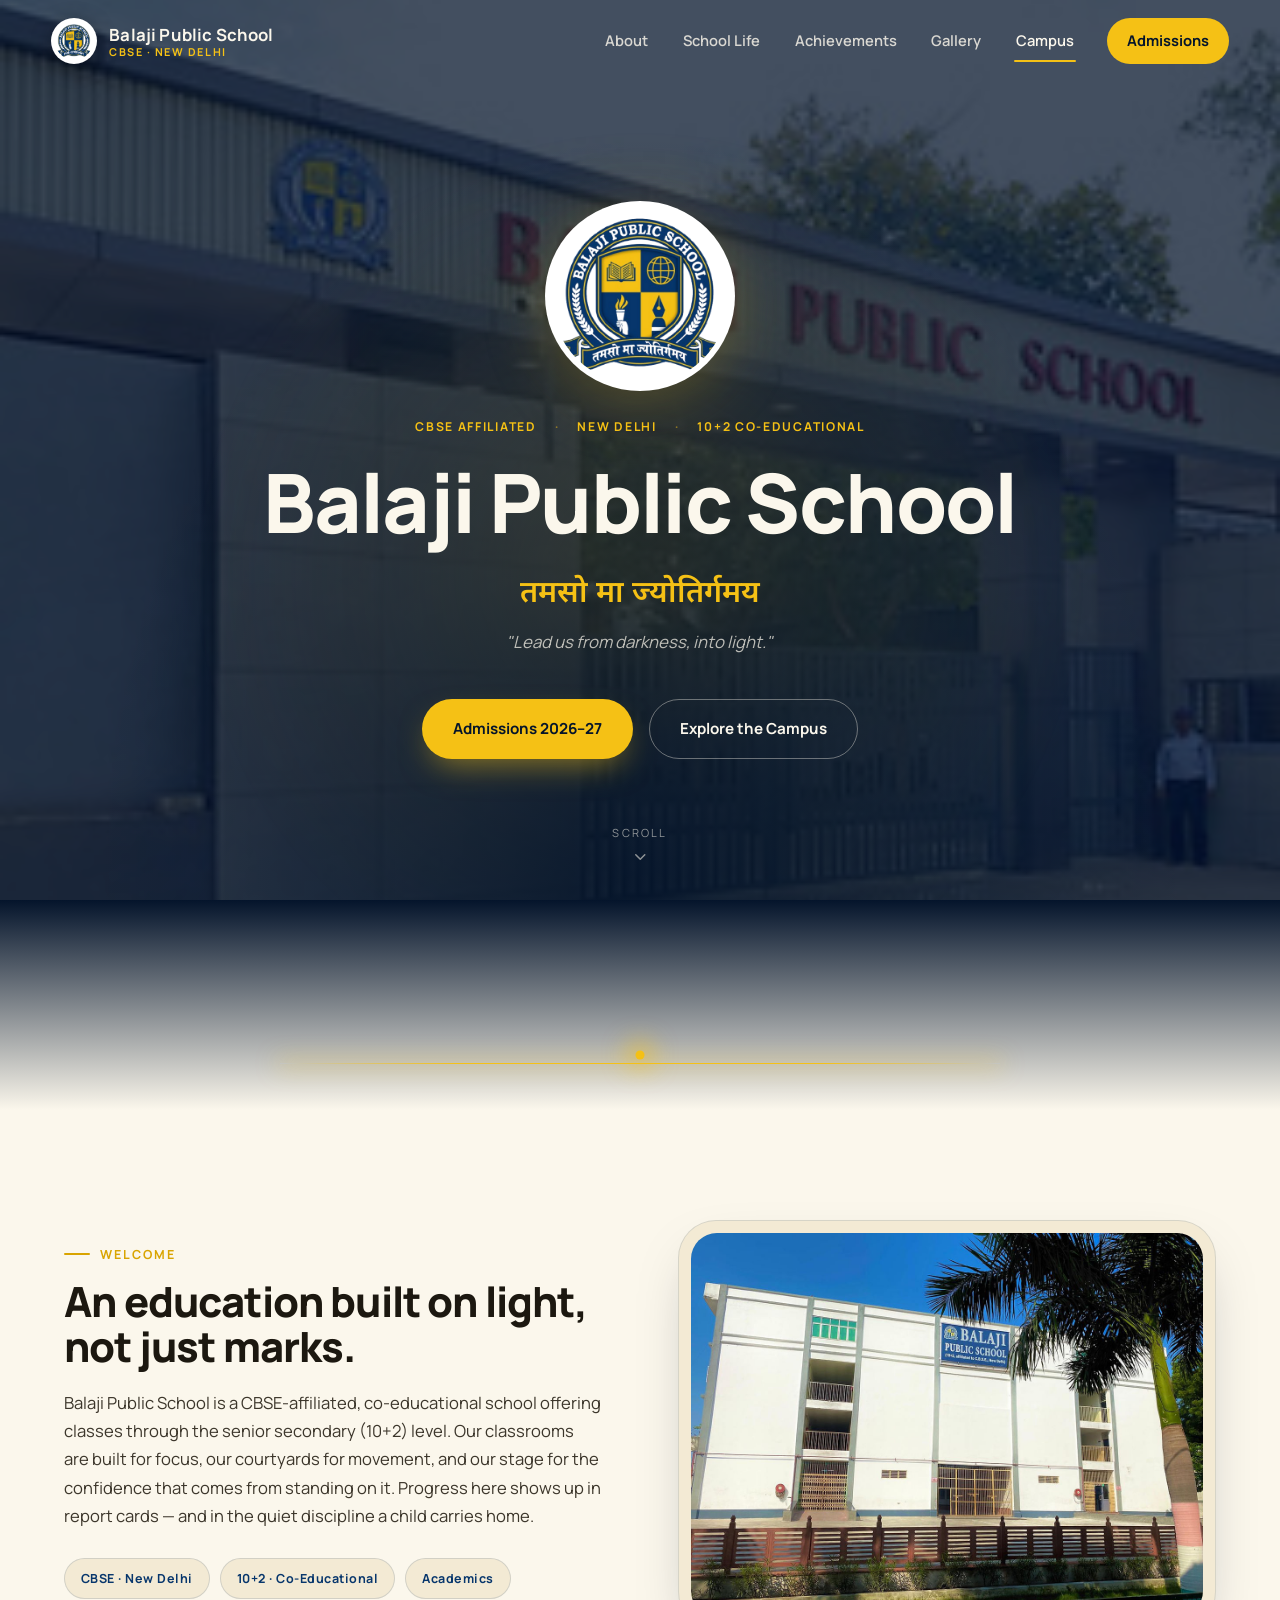
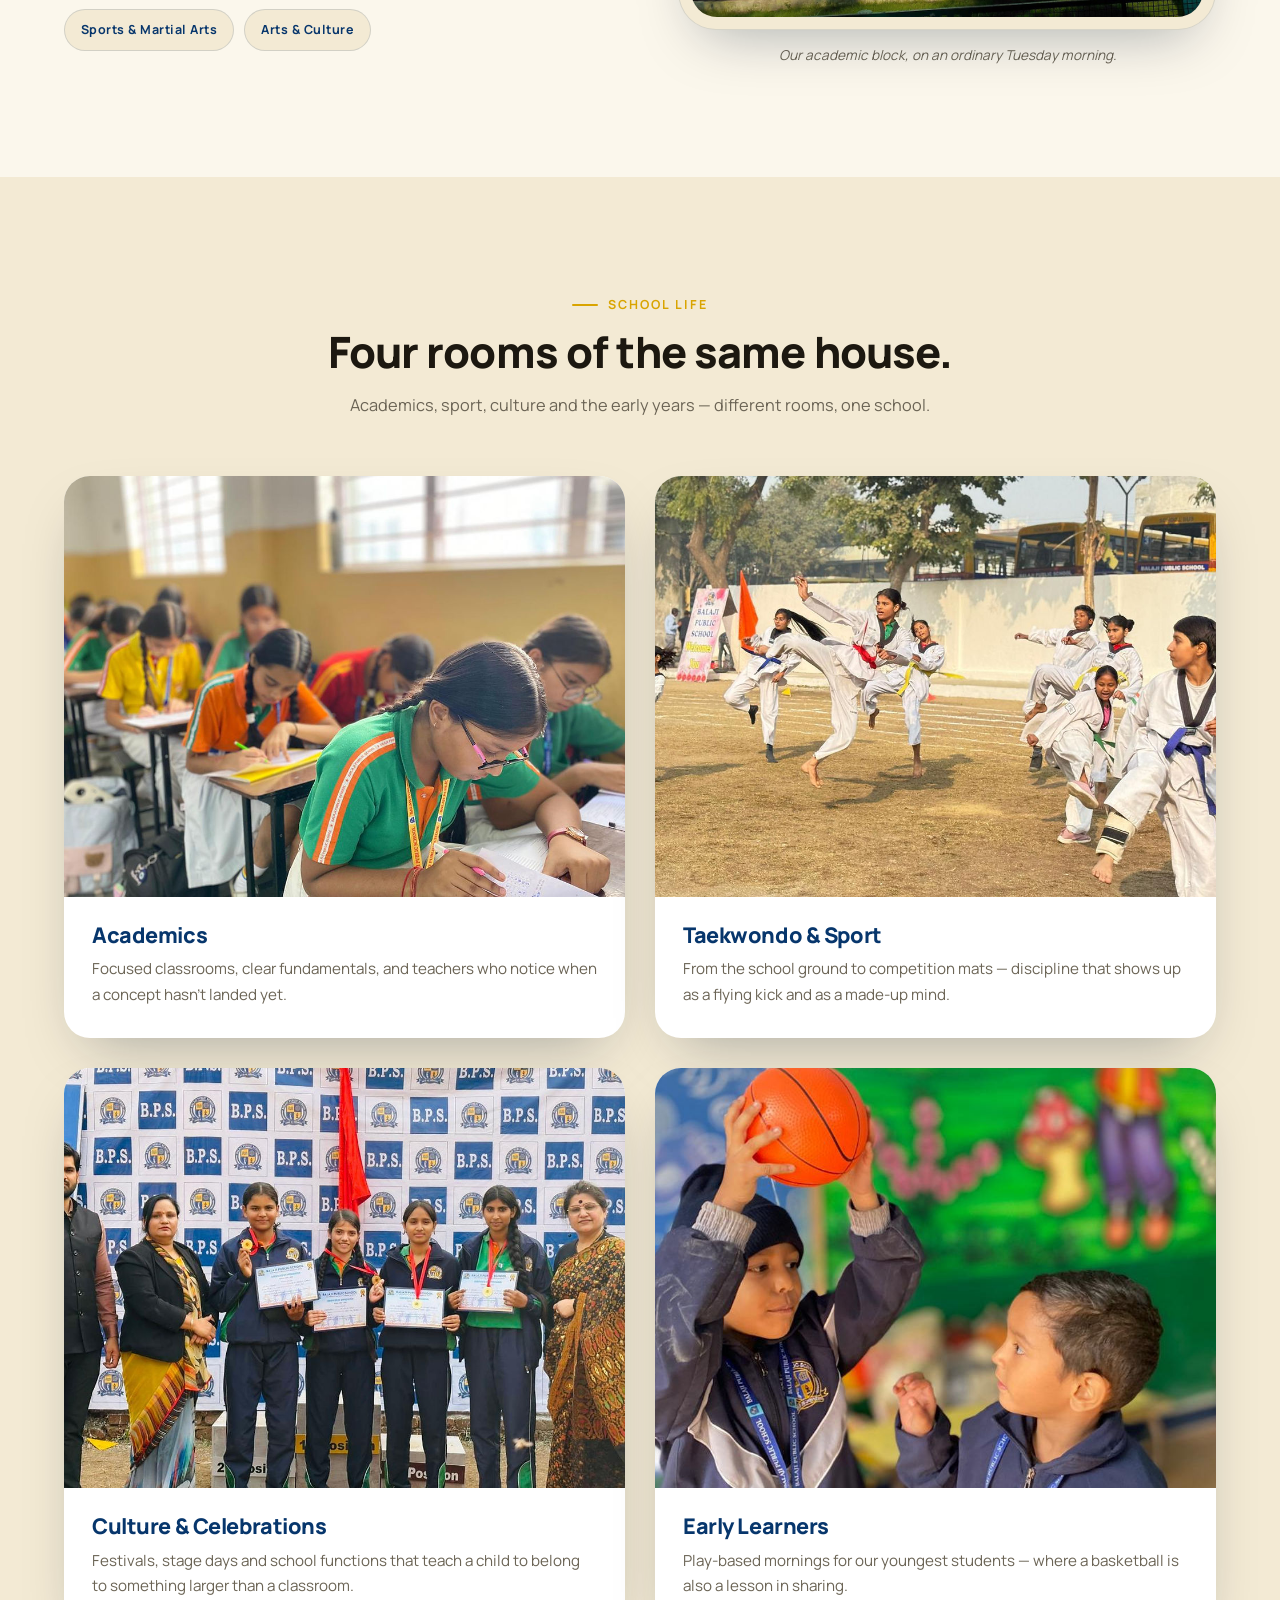
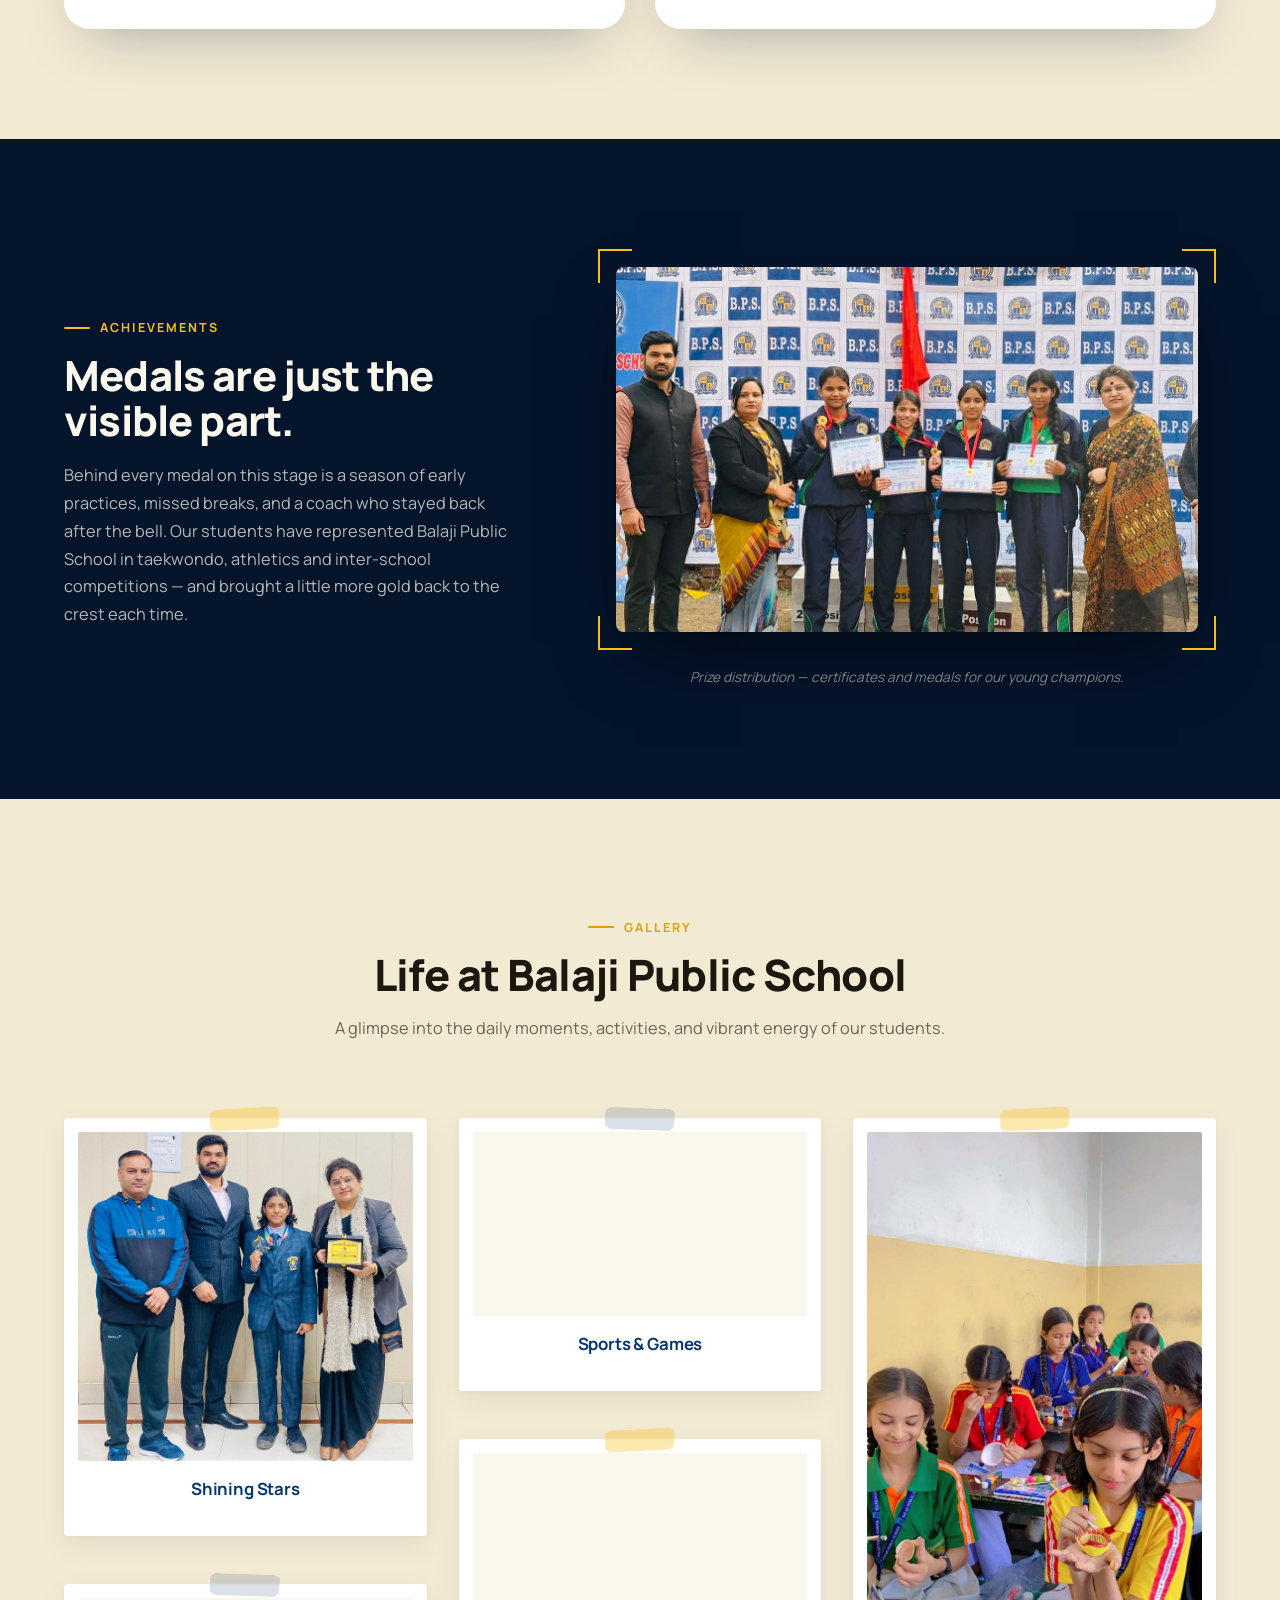
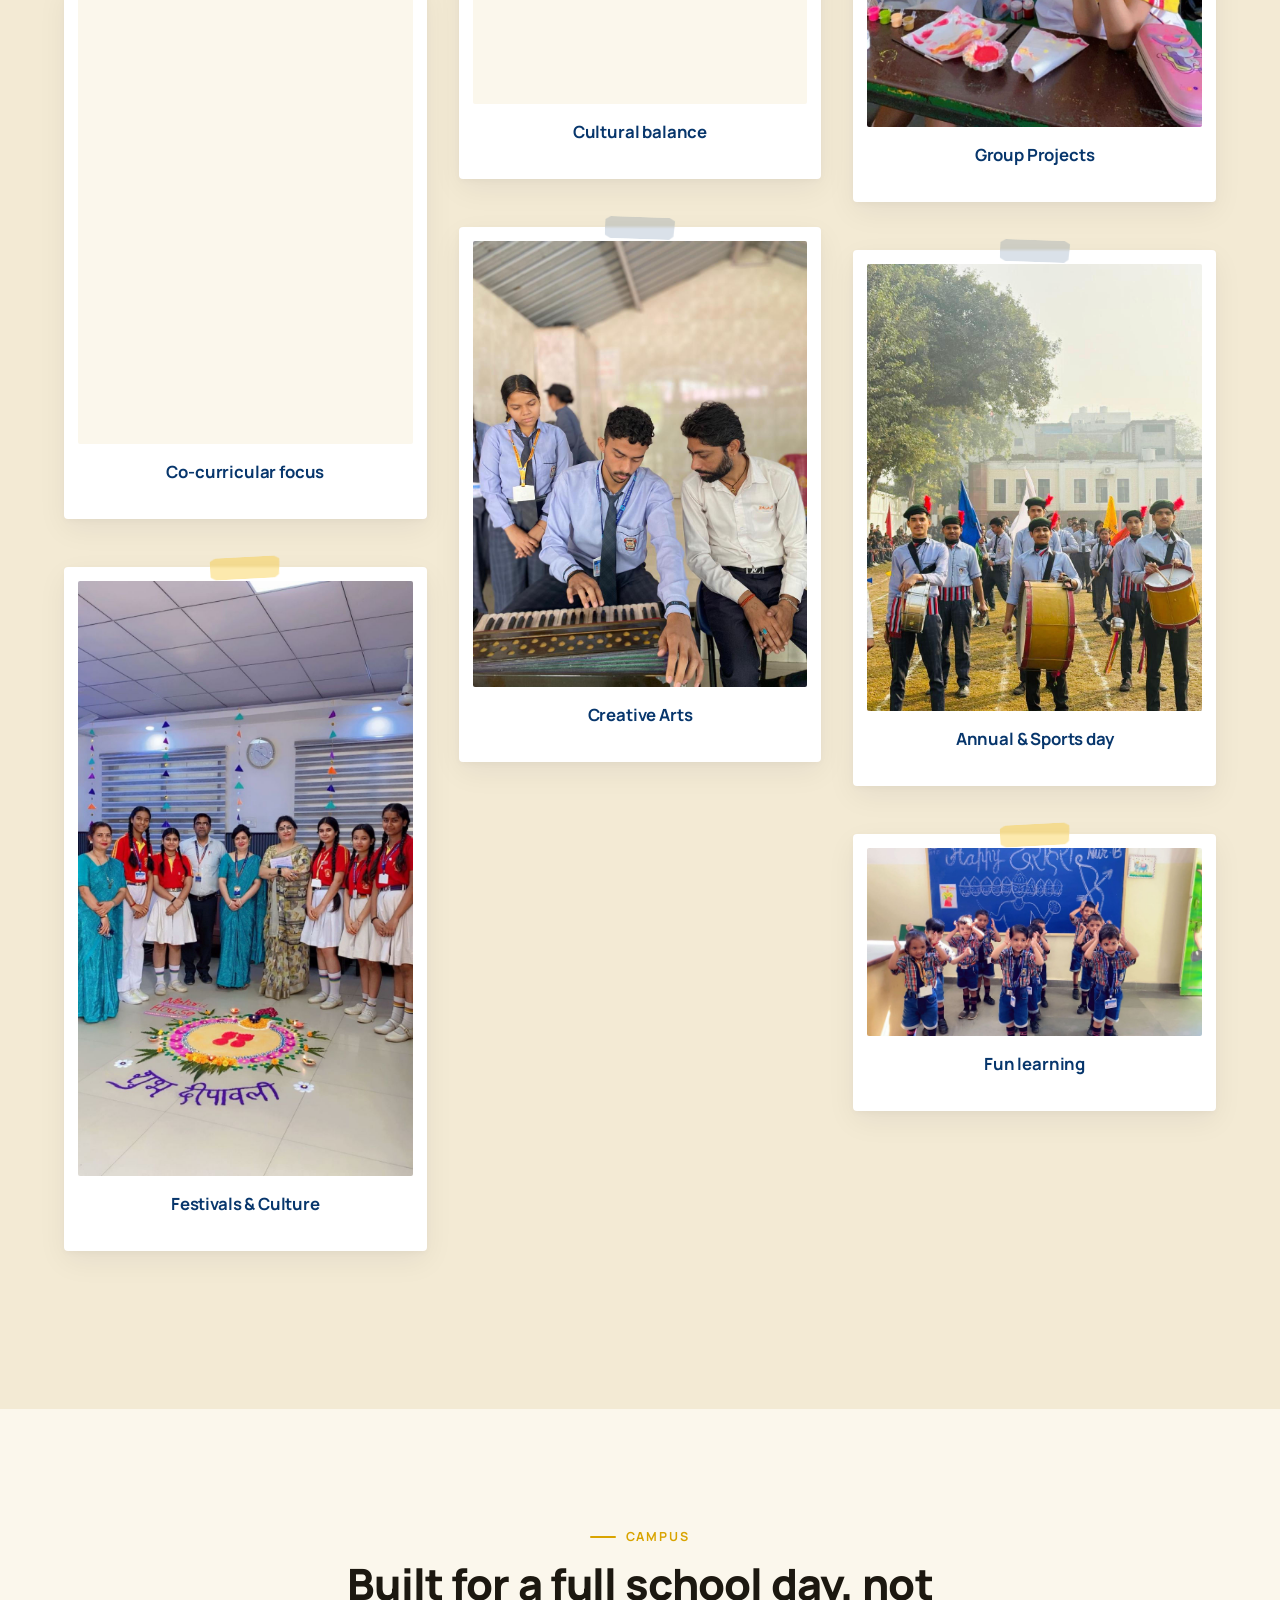
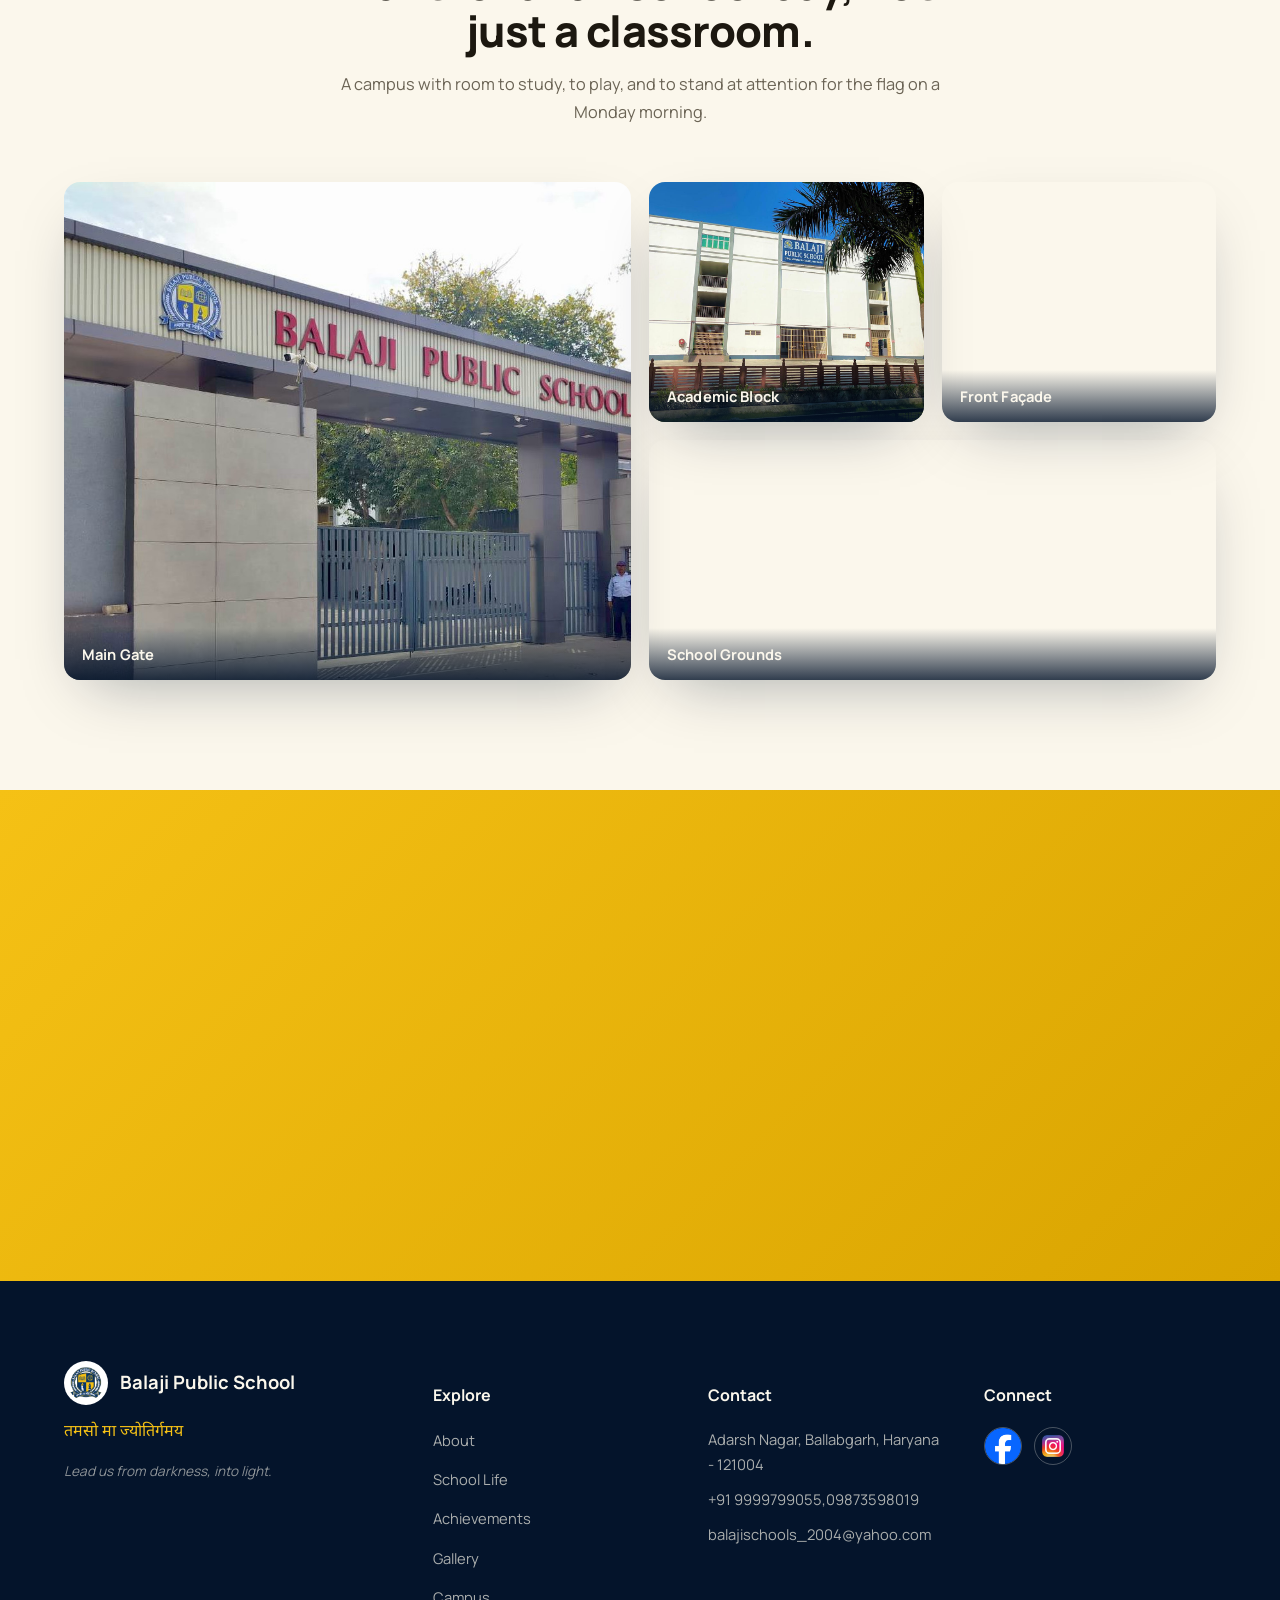
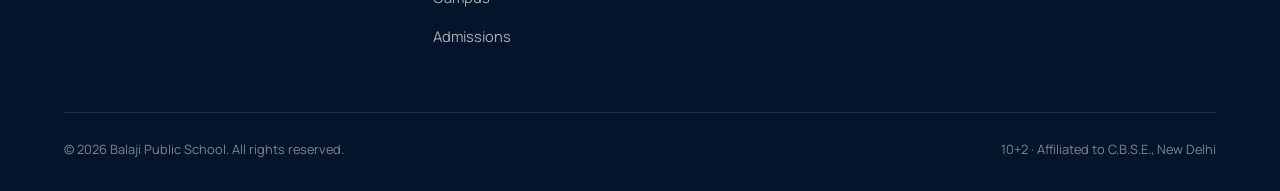
==== commit 59005953: "More enhanced page, more images, Direct CTA section" ====
--- a/index.html
+++ b/index.html
@@ -8,397 +8,8 @@
 <link rel="icon" href="assets/logo.png" type="image/png">
 <link rel="preconnect" href="https://fonts.googleapis.com">
 <link rel="preconnect" href="https://fonts.gstatic.com" crossorigin>
-<link href="https://fonts.googleapis.com/css2?family=Fraunces:ital,opsz,wght@0,9..144,400;0,9..144,500;0,9..144,600;0,9..144,700;0,9..144,900;1,9..144,500&family=Manrope:wght@400;500;600;700;800&family=Noto+Serif+Devanagari:wght@500;700&display=swap" rel="stylesheet">
-<style>
-  :root{
-    --navy-950:#04142B;
-    --navy-900:#07366C;
-    --navy-850:#0A3B75;
-    --navy-800:#0E4483;
-    --gold-500:#F5C115;
-    --gold-600:#D9A400;
-    --gold-100:#FBEBB5;
-    --cream-50:#FBF7EC;
-    --cream-100:#F3EAD4;
-    --cream-200:#ECE0C4;
-    --ink-900:#1C1810;
-    --ink-700:#3C362B;
-    --ink-500:#6B6455;
-    --white:#FFFFFF;
-    --shadow-soft: 0 24px 60px -24px rgba(4,20,43,.35);
-    --shadow-hover: 0 30px 70px -20px rgba(4,20,43,.45);
-    --radius-lg: 26px;
-    --radius-md: 16px;
-    --ease: cubic-bezier(.16,.84,.44,1);
-    --nav-h: 84px;
-  }
-
-  *,*::before,*::after{ box-sizing:border-box; }
-  html{ scroll-behavior:smooth; }
-  body{
-    margin:0;
-    font-family:'Manrope', sans-serif;
-    color: var(--ink-900);
-    background: var(--cream-50);
-    -webkit-font-smoothing:antialiased;
-    line-height:1.7;
-  }
-  img{ max-width:100%; display:block; }
-  a{ color:inherit; text-decoration:none; }
-  h1,h2,h3{ font-family:'Fraunces', serif; font-weight:600; margin:0; line-height:1.08; letter-spacing:-.01em; }
-  p{ margin:0; }
-  ul{ list-style:none; margin:0; padding:0; }
-  button{ font-family:inherit; cursor:pointer; }
-
-  section[id]{ scroll-margin-top: var(--nav-h); }
-
-  .skip-link{
-    position:absolute; left:-9999px; top:0; background:var(--gold-500); color:var(--navy-950);
-    padding:12px 20px; z-index:1000; font-weight:700; border-radius:0 0 10px 0;
-  }
-  .skip-link:focus{ left:0; }
-
-  :focus-visible{ outline:3px solid var(--gold-500); outline-offset:3px; }
-
-  .eyebrow{
-    display:inline-flex; align-items:center; gap:10px;
-    font-size:.78rem; font-weight:700; letter-spacing:.16em; text-transform:uppercase;
-    color: var(--gold-600);
-  }
-  .eyebrow::before{
-    content:''; width:26px; height:2px; background: var(--gold-600); display:inline-block; border-radius:2px;
-  }
-  .on-dark .eyebrow{ color: var(--gold-500); }
-  .on-dark .eyebrow::before{ background: var(--gold-500); }
-
-  /* ---------- NAV ---------- */
-  .nav{
-    position:fixed; top:0; left:0; right:0; z-index:200;
-    padding: 18px clamp(20px,4vw,56px);
-    transition: background .4s var(--ease), box-shadow .4s var(--ease), padding .3s var(--ease);
-  }
-  .nav.scrolled{
-    background: rgba(4,20,43,.94);
-    backdrop-filter: blur(12px);
-    -webkit-backdrop-filter: blur(12px);
-    box-shadow: 0 12px 34px -18px rgba(0,0,0,.55);
-    padding-block:12px;
-  }
-  .nav-inner{
-    max-width:1320px; margin:0 auto;
-    display:flex; align-items:center; justify-content:space-between; gap:20px;
-  }
-  .brand{ display:flex; align-items:center; gap:12px; }
-  .brand-logo{ height:46px; width:46px; object-fit:contain; filter: drop-shadow(0 4px 10px rgba(0,0,0,.35)); }
-  .brand-text{ display:flex; flex-direction:column; line-height:1.25; }
-  .brand-name{ font-family:'Fraunces', serif; font-weight:600; font-size:1.05rem; color:var(--cream-50); letter-spacing:.01em; }
-  .brand-sub{ font-size:.68rem; letter-spacing:.14em; text-transform:uppercase; color:var(--gold-500); font-weight:700; }
-
-  .nav-links{ display:flex; align-items:center; gap:clamp(18px,2.4vw,34px); }
-  .nav-link{
-    position:relative; font-size:.92rem; font-weight:600; color: rgba(251,247,236,.82);
-    padding:8px 2px;
-  }
-  .nav-link::after{
-    content:''; position:absolute; left:0; right:0; bottom:0; height:2px; background:var(--gold-500);
-    transform:scaleX(0); transform-origin:left; transition: transform .3s var(--ease);
-    border-radius:2px;
-  }
-  .nav-link:hover, .nav-link.active{ color:var(--cream-50); }
-  .nav-link:hover::after, .nav-link.active::after{ transform:scaleX(1); }
-  .nav-link.nav-cta{
-    background: var(--gold-500); color: var(--navy-950); padding:10px 20px; border-radius:999px; font-weight:700;
-  }
-  .nav-link.nav-cta::after{ display:none; }
-  .nav-link.nav-cta:hover{ background: var(--gold-600); color:var(--navy-950); }
-
-  .nav-toggle{
-    display:none; background:none; border:none; width:40px; height:36px; position:relative; z-index:210;
-  }
-  .nav-toggle span{
-    display:block; position:absolute; left:6px; right:6px; height:2.5px; background:var(--cream-50);
-    border-radius:2px; transition: transform .3s var(--ease), opacity .3s var(--ease), top .3s var(--ease);
-  }
-  .nav-toggle span:nth-child(1){ top:10px; }
-  .nav-toggle span:nth-child(2){ top:18px; }
-  .nav-toggle span:nth-child(3){ top:26px; }
-  .nav-toggle.open span:nth-child(1){ top:18px; transform:rotate(45deg); }
-  .nav-toggle.open span:nth-child(2){ opacity:0; }
-  .nav-toggle.open span:nth-child(3){ top:18px; transform:rotate(-45deg); }
-
-  /* ---------- HERO ---------- */
-  .hero{
-    position:relative; min-height:100svh; overflow:hidden;
-    background: var(--navy-950);
-    display:flex; flex-direction:column; align-items:center; justify-content:center; text-align:center;
-    padding: 150px 24px 90px;
-    color: var(--cream-50);
-  }
-  .hero-glow{
-    position:absolute; top:14%; left:50%; width:min(900px,110vw); height:min(900px,110vw);
-    transform:translateX(-50%);
-    background: radial-gradient(circle, rgba(245,193,21,.24) 0%, rgba(245,193,21,.08) 38%, transparent 70%);
-    filter: blur(10px);
-    animation: pulse 7s ease-in-out infinite alternate;
-    pointer-events:none;
-  }
-  @keyframes pulse{ from{ opacity:.75; transform:translateX(-50%) scale(1); } to{ opacity:1; transform:translateX(-50%) scale(1.06); } }
-  .hero-vignette{
-    position:absolute; inset:0;
-    background: radial-gradient(ellipse at 50% 100%, rgba(4,20,43,.9), transparent 60%);
-    pointer-events:none;
-  }
-  .hero-content{ position:relative; z-index:2; max-width:900px; display:flex; flex-direction:column; align-items:center; }
-  .hero-crest{ width:clamp(110px,16vw,168px); margin-bottom:26px; filter: drop-shadow(0 10px 30px rgba(245,193,21,.25)); }
-  .hero-tags{
-    display:flex; flex-wrap:wrap; justify-content:center; gap:10px 18px;
-    font-size:.76rem; font-weight:700; letter-spacing:.14em; text-transform:uppercase; color:var(--gold-500);
-    margin-bottom:20px;
-  }
-  .hero-tags span:not(:last-child)::after{ content:'·'; margin-left:18px; color:rgba(245,193,21,.5); }
-  .hero h1{ font-size:clamp(2.7rem, 6.4vw, 5.4rem); color:var(--cream-50); }
-  .hero-devanagari{
-    font-family:'Noto Serif Devanagari', serif; color:var(--gold-500);
-    font-size:clamp(1.3rem, 3vw, 1.9rem); margin-top:22px; font-weight:600;
-  }
-  .hero-translation{
-    font-style:italic; color:rgba(251,247,236,.72); font-size:1.05rem; margin-top:8px; font-weight:400;
-  }
-  .hero-ctas{ display:flex; flex-wrap:wrap; justify-content:center; gap:16px; margin-top:42px; }
-  .btn{
-    display:inline-flex; align-items:center; gap:8px; padding:16px 30px; border-radius:999px;
-    font-weight:700; font-size:.95rem; transition: transform .25s var(--ease), box-shadow .25s var(--ease), background .25s var(--ease), color .25s var(--ease);
-    border:1.5px solid transparent;
-  }
-  .btn-primary{ background:var(--gold-500); color:var(--navy-950); box-shadow:0 14px 32px -10px rgba(245,193,21,.55); }
-  .btn-primary:hover{ transform:translateY(-3px); box-shadow:0 20px 40px -10px rgba(245,193,21,.65); background:var(--gold-600); }
-  .btn-outline{ border-color: rgba(251,247,236,.38); color:var(--cream-50); }
-  .btn-outline:hover{ border-color:var(--gold-500); color:var(--gold-500); transform:translateY(-3px); }
-
-  .scroll-cue{
-    position:absolute; bottom:34px; left:50%; transform:translateX(-50%);
-    display:flex; flex-direction:column; align-items:center; gap:6px;
-    font-size:.7rem; letter-spacing:.2em; text-transform:uppercase; color:rgba(251,247,236,.55);
-    z-index:2;
-  }
-  .scroll-cue svg{ animation: bob 1.8s ease-in-out infinite; }
-  @keyframes bob{ 0%,100%{ transform:translateY(0);} 50%{ transform:translateY(6px);} }
-
-  /* ---------- THRESHOLD (dawn transition) ---------- */
-  .threshold{
-    position:relative; height:clamp(140px,18vw,210px);
-    background: linear-gradient(var(--navy-950), var(--cream-50));
-  }
-  .threshold::after{
-    content:''; position:absolute; left:50%; bottom:22%; transform:translateX(-50%);
-    width:min(70%,720px); height:1px;
-    background: linear-gradient(90deg, transparent, var(--gold-500) 25%, var(--gold-500) 75%, transparent);
-    box-shadow: 0 0 22px 2px rgba(245,193,21,.55);
-  }
-  .threshold::before{
-    content:''; position:absolute; left:50%; bottom:22%; transform:translate(-50%,-50%);
-    width:9px; height:9px; border-radius:50%;
-    background: var(--gold-500); box-shadow: 0 0 24px 8px rgba(245,193,21,.65);
-  }
-
-  /* ---------- SECTION HEAD (shared) ---------- */
-  .section-head{ max-width:640px; margin:0 auto 56px; text-align:center; }
-  .section-head h2{ font-size:clamp(1.9rem, 3.6vw, 2.7rem); margin-top:14px; }
-  .section-head p{ margin-top:16px; color: var(--ink-500); font-size:1.02rem; }
-  .on-dark .section-head p{ color: rgba(251,247,236,.68); }
-
-  .reveal{ opacity:0; transform:translateY(28px); transition: opacity .7s var(--ease), transform .7s var(--ease); }
-  .reveal.in-view{ opacity:1; transform:translateY(0); }
-
-  /* ---------- ABOUT ---------- */
-  .about{ padding: 110px clamp(20px,5vw,64px); background:var(--cream-50); }
-  .about-inner{
-    max-width:1240px; margin:0 auto;
-    display:grid; grid-template-columns: 1fr 1fr; gap:clamp(36px,6vw,90px); align-items:center;
-  }
-  .about-text h2{ font-size:clamp(1.9rem,3.6vw,2.6rem); margin-top:14px; }
-  .about-text p{ margin-top:20px; color:var(--ink-700); font-size:1.04rem; }
-  .chip-row{ display:flex; flex-wrap:wrap; gap:10px; margin-top:28px; }
-  .chip{
-    background:var(--cream-100); border:1px solid rgba(7,54,108,.14); color:var(--navy-900);
-    padding:9px 16px; border-radius:999px; font-size:.78rem; font-weight:700; letter-spacing:.04em;
-  }
-  .framed-media{
-    position:relative; background:var(--cream-100); padding:12px; border-radius: calc(var(--radius-lg) + 12px);
-    border:1px solid rgba(7,54,108,.12); box-shadow: var(--shadow-soft);
-  }
-  .framed-media img{
-    width:100%; aspect-ratio:4/3; object-fit:cover; object-position:center 30%; border-radius:var(--radius-lg);
-  }
-  .framed-caption{
-    margin-top:14px; text-align:center; font-size:.85rem; font-style:italic; color:var(--ink-500);
-  }
-
-  /* ---------- PILLARS ---------- */
-  .pillars{ padding:110px clamp(20px,5vw,64px); background:var(--cream-100); }
-  .pillars-grid{
-    max-width:1240px; margin:0 auto; display:grid; grid-template-columns:repeat(2,1fr); gap:30px;
-  }
-  .pillar-card{
-    background:var(--white); border-radius:var(--radius-lg); overflow:hidden; box-shadow:var(--shadow-soft);
-    transition: transform .4s var(--ease), box-shadow .4s var(--ease);
-  }
-  .pillar-card:hover{ transform:translateY(-8px); box-shadow:var(--shadow-hover); }
-  .pillar-media{ overflow:hidden; aspect-ratio:4/3; }
-  .pillar-media img{ width:100%; height:100%; object-fit:cover; object-position:center 30%; transition: transform .6s var(--ease); }
-  .pillar-card:hover .pillar-media img{ transform:scale(1.06); }
-  .pillar-body{ padding:26px 28px 30px; }
-  .pillar-body h3{ font-size:1.35rem; color:var(--navy-900); }
-  .pillar-body p{ margin-top:10px; color:var(--ink-500); font-size:.95rem; }
-
-  /* ---------- ACHIEVEMENTS (dark band) ---------- */
-  .achievements{ padding:110px clamp(20px,5vw,64px); background:var(--navy-950); color:var(--cream-50); }
-  .achievements-inner{
-    max-width:1240px; margin:0 auto; display:grid; grid-template-columns:.85fr 1.15fr; gap:clamp(36px,6vw,90px); align-items:center;
-  }
-  .achievements-text h2{ color:var(--cream-50); font-size:clamp(1.9rem,3.6vw,2.6rem); margin-top:14px; }
-  .achievements-text p{ margin-top:20px; color:rgba(251,247,236,.72); font-size:1.02rem; }
-  .award-frame{ position:relative; padding:18px; }
-  .award-frame::before,.award-frame::after,
-  .award-corner-b1,.award-corner-b2{ content:''; position:absolute; width:34px; height:34px; border: 2.5px solid var(--gold-500); }
-  .award-frame::before{ top:0; left:0; border-right:none; border-bottom:none; }
-  .award-frame::after{ top:0; right:0; border-left:none; border-bottom:none; }
-  .award-corner-b1{ bottom:0; left:0; border-right:none; border-top:none; }
-  .award-corner-b2{ bottom:0; right:0; border-left:none; border-top:none; }
-  .award-frame img{ width:100%; border-radius:8px; box-shadow:0 30px 70px -20px rgba(0,0,0,.6); }
-  .award-caption{ margin-top:16px; text-align:center; font-size:.85rem; font-style:italic; color:rgba(251,247,236,.55); }
-
-  /* ---------- CAMPUS ---------- */
-  .campus{ padding:110px clamp(20px,5vw,64px); background:var(--cream-50); }
-  .campus-grid{
-    max-width:1240px; margin:0 auto; display:grid;
-    grid-template-columns:repeat(4,1fr); grid-template-rows:repeat(2,minmax(160px,240px)); gap:18px;
-  }
-  .campus-tile{
-    position:relative; border:none; padding:0; border-radius:var(--radius-md); overflow:hidden;
-    box-shadow:var(--shadow-soft); background:none; text-align:left;
-  }
-  .campus-tile:nth-child(1){ grid-column:1/3; grid-row:1/3; }
-  .campus-tile:nth-child(2){ grid-column:3/4; grid-row:1/2; }
-  .campus-tile:nth-child(3){ grid-column:4/5; grid-row:1/2; }
-  .campus-tile:nth-child(4){ grid-column:3/5; grid-row:2/3; }
-  .campus-tile img{
-    width:100%; height:100%; object-fit:cover; transition: transform .6s var(--ease);
-  }
-  .campus-tile:hover img{ transform:scale(1.08); }
-  .campus-tile-label{
-    position:absolute; left:0; right:0; bottom:0; padding:16px 18px;
-    background:linear-gradient(0deg, rgba(4,20,43,.82), transparent);
-    color:var(--cream-50); font-weight:700; font-size:.92rem; letter-spacing:.01em;
-    display:flex; align-items:center; gap:8px;
-  }
-
-  /* ---------- ADMISSIONS ---------- */
-  .admissions{ padding:100px clamp(20px,5vw,64px); background: linear-gradient(135deg, var(--gold-500), var(--gold-600)); text-align:center; }
-  .admissions-inner{ max-width:720px; margin:0 auto; }
-  .admissions h2{ color:var(--navy-950); font-size:clamp(2rem,4vw,2.8rem); }
-  .admissions p{ margin-top:18px; color:var(--navy-900); font-size:1.05rem; }
-  .admissions-actions{ display:flex; flex-wrap:wrap; justify-content:center; gap:16px; margin-top:32px; }
-  .btn-navy{ background:var(--navy-950); color:var(--cream-50); box-shadow:0 14px 30px -10px rgba(4,20,43,.5); }
-  .btn-navy:hover{ transform:translateY(-3px); background:var(--navy-850); }
-  .btn-navy-outline{ border-color: rgba(4,20,43,.4); color:var(--navy-950); }
-  .btn-navy-outline:hover{ border-color:var(--navy-950); transform:translateY(-3px); }
-  .admissions-note{ margin-top:22px; font-size:.78rem; color:rgba(4,20,43,.65); }
-
-  /* ---------- FOOTER ---------- */
-  .site-footer{ background:var(--navy-950); color:rgba(251,247,236,.72); padding:80px clamp(20px,5vw,64px) 30px; }
-  .footer-grid{
-    max-width:1240px; margin:0 auto; display:grid; grid-template-columns:1.4fr 1fr 1fr 1fr; gap:44px;
-    padding-bottom:50px; border-bottom:1px solid rgba(251,247,236,.14);
-  }
-  .footer-brand{ display:flex; flex-direction:column; gap:14px; max-width:320px; }
-  .footer-brand-top{ display:flex; align-items:center; gap:12px; }
-  .footer-logo{ width:44px; height:44px; object-fit:contain; }
-  .footer-brand-name{ font-family:'Fraunces',serif; font-size:1.15rem; color:var(--cream-50); }
-  .footer-devanagari{ font-family:'Noto Serif Devanagari',serif; color:var(--gold-500); font-size:1rem; }
-  .footer-translation{ font-style:italic; font-size:.85rem; color:rgba(251,247,236,.55); }
-  .footer-col h4{ color:var(--cream-50); font-family:'Fraunces',serif; font-weight:600; font-size:1rem; margin-bottom:18px; }
-  .footer-col ul li{ margin-bottom:12px; }
-  .footer-col a{ font-size:.92rem; color:rgba(251,247,236,.68); transition:color .25s; }
-  .footer-col a:hover{ color:var(--gold-500); }
-  .footer-col p{ font-size:.92rem; color:rgba(251,247,236,.68); margin-bottom:10px; }
-  .social-row{ display:flex; gap:12px; }
-  .social-icon{
-    width:38px; height:38px; border-radius:50%; border:1px solid rgba(251,247,236,.28);
-    display:flex; align-items:center; justify-content:center; font-size:.72rem; font-weight:800;
-    color:rgba(251,247,236,.75); transition: all .25s var(--ease);
-  }
-  .social-icon:hover{ background:var(--gold-500); color:var(--navy-950); border-color:var(--gold-500); transform:translateY(-3px); }
-  .footer-bottom{
-    max-width:1240px; margin:0 auto; padding-top:26px;
-    display:flex; flex-wrap:wrap; justify-content:space-between; gap:10px;
-    font-size:.8rem; color:rgba(251,247,236,.5);
-  }
-
-  /* ---------- LIGHTBOX ---------- */
-  .lightbox{
-    position:fixed; inset:0; z-index:1000; background:rgba(4,10,20,.92);
-    display:flex; align-items:center; justify-content:center; padding:40px;
-    opacity:0; visibility:hidden; transition: opacity .3s var(--ease);
-  }
-  .lightbox.open{ opacity:1; visibility:visible; }
-  .lightbox figure{ margin:0; max-width:min(1000px,92vw); max-height:88vh; text-align:center; }
-  .lightbox img{ max-width:100%; max-height:76vh; border-radius:10px; box-shadow:0 40px 90px -20px rgba(0,0,0,.7); margin:0 auto; }
-  .lightbox figcaption{ color:var(--cream-50); margin-top:16px; font-size:.92rem; opacity:.8; }
-  .lightbox-close{
-    position:absolute; top:26px; right:32px; background:none; border:none; color:var(--cream-50);
-    font-size:2.2rem; line-height:1; font-weight:300;
-  }
-  .lightbox-close:hover{ color:var(--gold-500); }
-
-  /* ---------- BACK TO TOP ---------- */
-  .back-to-top{
-    position:fixed; right:26px; bottom:26px; width:50px; height:50px; border-radius:50%;
-    background:var(--gold-500); color:var(--navy-950); border:none; display:flex; align-items:center; justify-content:center;
-    box-shadow:0 14px 30px -10px rgba(4,20,43,.5); opacity:0; visibility:hidden; transform:translateY(10px);
-    transition: all .35s var(--ease); z-index:150;
-  }
-  .back-to-top.show{ opacity:1; visibility:visible; transform:translateY(0); }
-  .back-to-top:hover{ background:var(--gold-600); transform:translateY(-4px); }
-
-  /* ---------- RESPONSIVE ---------- */
-  @media (max-width:960px){
-    .nav-links{
-      position:fixed; top:0; right:0; height:100vh; width:min(320px,84vw);
-      background:rgba(4,20,43,.98); backdrop-filter:blur(14px);
-      flex-direction:column; align-items:flex-start; justify-content:center; gap:28px;
-      padding:40px; transform:translateX(100%); transition: transform .4s var(--ease);
-    }
-    .nav-links.open{ transform:translateX(0); }
-    .nav-link{ font-size:1.1rem; }
-    .nav-toggle{ display:block; }
-    .about-inner, .achievements-inner{ grid-template-columns:1fr; }
-    .pillars-grid{ grid-template-columns:1fr; }
-    .campus-grid{ grid-template-columns:repeat(2,1fr); grid-template-rows:repeat(3,200px); }
-    .campus-tile:nth-child(1){ grid-column:1/3; grid-row:1/2; }
-    .campus-tile:nth-child(2){ grid-column:1/2; grid-row:2/3; }
-    .campus-tile:nth-child(3){ grid-column:2/3; grid-row:2/3; }
-    .campus-tile:nth-child(4){ grid-column:1/3; grid-row:3/4; }
-    .footer-grid{ grid-template-columns:1fr 1fr; row-gap:40px; }
-  }
-  @media (max-width:600px){
-    .footer-grid{ grid-template-columns:1fr; }
-    .hero{ padding-top:120px; }
-    .campus-grid{ grid-template-columns:1fr; grid-template-rows:repeat(4,220px); }
-    .campus-tile:nth-child(1),.campus-tile:nth-child(2),.campus-tile:nth-child(3),.campus-tile:nth-child(4){
-      grid-column:1/2;
-    }
-    .campus-tile:nth-child(1){ grid-row:1/2; }
-    .campus-tile:nth-child(2){ grid-row:2/3; }
-    .campus-tile:nth-child(3){ grid-row:3/4; }
-    .campus-tile:nth-child(4){ grid-row:4/5; }
-  }
-
-  @media (prefers-reduced-motion: reduce){
-    *{ animation-duration:.001ms !important; animation-iteration-count:1 !important; transition-duration:.001ms !important; scroll-behavior:auto !important; }
-    .reveal{ opacity:1; transform:none; }
-  }
-</style>
+<link href="https://fonts.googleapis.com/css2?family=Manrope:wght@400;500;600;700;800&family=Noto+Sans+Devanagari:wght@500;700&display=swap" rel="stylesheet">
+<link rel="stylesheet" href="style.css">
 </head>
 <body>
   <a class="skip-link" href="#main">Skip to content</a>
@@ -416,6 +27,7 @@
         <a href="#about" class="nav-link">About</a>
         <a href="#school-life" class="nav-link">School Life</a>
         <a href="#achievements" class="nav-link">Achievements</a>
+        <a href="#gallery" class="nav-link">Gallery</a>
         <a href="#campus" class="nav-link">Campus</a>
         <a href="#admissions" class="nav-link nav-cta">Admissions</a>
       </nav>
@@ -527,6 +139,98 @@
             <img src="medal.jpeg" alt="Students holding medals and certificates at a school prize distribution" loading="lazy" decoding="async">
           </div>
           <p class="award-caption">Prize distribution — certificates and medals for our young champions.</p>
+        </div>
+      </div>
+    </section>
+
+    <section class="gallery" id="gallery">
+      <div class="gallery-cork" aria-hidden="true"></div>
+      <div class="section-head reveal">
+        <span class="eyebrow" style="justify-content:center;">Gallery</span>
+        <h2>Life at Balaji Public School</h2>
+        <p>A glimpse into the daily moments, activities, and vibrant energy of our students.</p>
+      </div>
+      <div class="gallery-grid">
+        <div class="gallery-frame reveal" style="--rotate: -1.5deg;">
+          <div class="tape" aria-hidden="true"></div>
+          <button class="gallery-tile" data-full="img1.jpeg" data-caption="Our shining students in extra curricular activities">
+            <div class="gallery-img-wrapper">
+              <img src="img1.jpeg" alt="Shining stars" loading="lazy" decoding="async">
+            </div>
+            <span class="gallery-caption">Shining Stars</span>
+          </button>
+        </div>
+        <div class="gallery-frame reveal" style="--rotate: 1.2deg;">
+          <div class="tape" aria-hidden="true"></div>
+          <button class="gallery-tile" data-full="img2.jpeg" data-caption="Focus on extra curricular activities along with Proper studies.">
+            <div class="gallery-img-wrapper">
+              <img src="img2.jpeg" alt="Students writing in the classroom" loading="lazy" decoding="async">
+            </div>
+            <span class="gallery-caption">Co-curricular focus</span>
+          </button>
+        </div>
+        <div class="gallery-frame reveal" style="--rotate: -2deg;">
+          <div class="tape" aria-hidden="true"></div>
+          <button class="gallery-tile" data-full="img3.jpeg" data-caption="Celebrating school cultural events and traditional festivals.">
+            <div class="gallery-img-wrapper">
+              <img src="img3.jpeg" alt="Cultural performance event" loading="lazy" decoding="async">
+            </div>
+            <span class="gallery-caption">Festivals & Culture</span>
+          </button>
+        </div>
+        <div class="gallery-frame reveal" style="--rotate: 1.8deg;">
+          <div class="tape" aria-hidden="true"></div>
+          <button class="gallery-tile" data-full="img4.jpeg" data-caption="Building fitness and team spirit during sports activities.">
+            <div class="gallery-img-wrapper">
+              <img src="img4.jpeg" alt="Sports day sports event" loading="lazy" decoding="async">
+            </div>
+            <span class="gallery-caption">Sports & Games</span>
+          </button>
+        </div>
+        <div class="gallery-frame reveal" style="--rotate: -1.2deg;">
+          <div class="tape" aria-hidden="true"></div>
+          <button class="gallery-tile" data-full="img5.jpeg" data-caption="Cultural growth">
+            <div class="gallery-img-wrapper">
+              <img src="img5.jpeg" alt="Taekwondo practice" loading="lazy" decoding="async">
+            </div>
+            <span class="gallery-caption">Cultural balance</span>
+          </button>
+        </div>
+        <div class="gallery-frame reveal" style="--rotate: 1.5deg;">
+          <div class="tape" aria-hidden="true"></div>
+          <button class="gallery-tile" data-full="img6.jpeg" data-caption="Showcasing creativity and artistic expression.">
+            <div class="gallery-img-wrapper">
+              <img src="img6.jpeg" alt="Art exhibition and paintings" loading="lazy" decoding="async">
+            </div>
+            <span class="gallery-caption">Creative Arts</span>
+          </button>
+        </div>
+        <div class="gallery-frame reveal" style="--rotate: -1.7deg;">
+          <div class="tape" aria-hidden="true"></div>
+          <button class="gallery-tile" data-full="img7.jpeg" data-caption="Collaborating on group projects and class assignments.">
+            <div class="gallery-img-wrapper">
+              <img src="img7.jpeg" alt="Students working in group" loading="lazy" decoding="async">
+            </div>
+            <span class="gallery-caption">Group Projects</span>
+          </button>
+        </div>
+        <div class="gallery-frame reveal" style="--rotate: 1deg;">
+          <div class="tape" aria-hidden="true"></div>
+          <button class="gallery-tile" data-full="img8.jpeg" data-caption="Annual and Sports day.">
+            <div class="gallery-img-wrapper">
+              <img src="img8.jpeg" alt="Drama and music stage performance" loading="lazy" decoding="async">
+            </div>
+            <span class="gallery-caption">Annual & Sports day</span>
+          </button>
+        </div>
+        <div class="gallery-frame reveal" style="--rotate: -1.4deg;">
+          <div class="tape" aria-hidden="true"></div>
+          <button class="gallery-tile" data-full="img9.jpg" data-caption="Learning through fun.">
+            <div class="gallery-img-wrapper">
+              <img src="img9.jpg" alt="Learning through fun" loading="lazy" decoding="async">
+            </div>
+            <span class="gallery-caption">Fun learning</span>
+          </button>
         </div>
       </div>
     </section>
@@ -562,8 +266,8 @@
         <h2>Admissions Open — 2026–27</h2>
         <p>Seats are limited across pre-primary to senior secondary. Reach out to our admissions desk to start your child's journey with us.</p>
         <div class="admissions-actions">
-          <a href="mailto:admissions@balajipublicschool.example" class="btn btn-navy">Email Admissions</a>
-          <a href="tel:+91XXXXXXXXXX" class="btn btn-navy-outline">Call the Office</a>
+          <a href="mailto:balajischools_2004@yahoo.com" class="btn btn-navy">Email Admissions</a>
+          <a href="tel:+919999799055" class="btn btn-navy-outline">Call the Office</a>
         </div>
         <p class="admissions-note">Placeholder contact details shown above — swap in the school's real phone number and email before this goes live.</p>
       </div>
@@ -587,22 +291,23 @@
           <li><a href="#about">About</a></li>
           <li><a href="#school-life">School Life</a></li>
           <li><a href="#achievements">Achievements</a></li>
+          <li><a href="#gallery">Gallery</a></li>
           <li><a href="#campus">Campus</a></li>
           <li><a href="#admissions">Admissions</a></li>
         </ul>
       </div>
       <div class="footer-col">
         <h4>Contact</h4>
-        <p>[School address line, City, State – PIN]</p>
-        <p>+91 XXXXX XXXXX</p>
-        <p>admissions@balajipublicschool.example</p>
+        <p>Adarsh Nagar, Ballabgarh, Haryana - 121004</p>
+        <p>+91 9999799055,09873598019</p>
+        <p>balajischools_2004@yahoo.com</p>
       </div>
       <div class="footer-col">
         <h4>Connect</h4>
         <div class="social-row">
-          <a href="#" class="social-icon" aria-label="Facebook"><img src = "faceb.png" alt = "FB"></a>
-          <a href="#" class="social-icon" aria-label="Instagram"><img src = "insta2.png" alt = "INSTA"></a>
-          <a href="#" class="social-icon" aria-label="YouTube">YT</a>
+          <a href="https://www.facebook.com/61564328954837/" class="social-icon" aria-label="Facebook"><img src = "faceb.png" alt = "FB"></a>
+          <a href="https://www.instagram.com/balajischools_2004?igsh=Ym53d214cnB1cHc5" class="social-icon" aria-label="Instagram"><img src = "insta2.png" alt = "INSTA"></a>
+          
         </div>
       </div>
     </div>
@@ -624,92 +329,6 @@
     <svg viewBox="0 0 24 24" width="20" height="20" fill="none" stroke="currentColor" stroke-width="2.4" stroke-linecap="round" stroke-linejoin="round"><path d="M18 15l-6-6-6 6"/></svg>
   </button>
 
-  <script>
-    // Footer year
-    document.getElementById('year').textContent = new Date().getFullYear();
-
-    // Nav scroll state
-    const nav = document.getElementById('siteNav');
-    const backToTop = document.getElementById('backToTop');
-    window.addEventListener('scroll', () => {
-      const y = window.scrollY;
-      nav.classList.toggle('scrolled', y > 40);
-      backToTop.classList.toggle('show', y > 600);
-    }, { passive:true });
-
-    // Mobile nav toggle
-    const navToggle = document.getElementById('navToggle');
-    const navLinks = document.getElementById('navLinks');
-    navToggle.addEventListener('click', () => {
-      const isOpen = navLinks.classList.toggle('open');
-      navToggle.classList.toggle('open', isOpen);
-      navToggle.setAttribute('aria-expanded', isOpen);
-    });
-    navLinks.querySelectorAll('.nav-link').forEach(link => {
-      link.addEventListener('click', () => {
-        navLinks.classList.remove('open');
-        navToggle.classList.remove('open');
-        navToggle.setAttribute('aria-expanded', false);
-      });
-    });
-
-    // Back to top
-    backToTop.addEventListener('click', () => window.scrollTo({ top:0, behavior: matchMedia('(prefers-reduced-motion: reduce)').matches ? 'auto' : 'smooth' }));
-
-    // Scroll reveal
-    const revealEls = document.querySelectorAll('.reveal');
-    const io = new IntersectionObserver((entries) => {
-      entries.forEach(entry => {
-        if (entry.isIntersecting){
-          entry.target.classList.add('in-view');
-          io.unobserve(entry.target);
-        }
-      });
-    }, { threshold:0.15 });
-    revealEls.forEach(el => io.observe(el));
-
-    // Active nav link on scroll
-    const sections = ['about','school-life','achievements','campus','admissions']
-      .map(id => document.getElementById(id)).filter(Boolean);
-    const navAnchors = Array.from(document.querySelectorAll('.nav-link[href^="#"]'));
-    const sectionObserver = new IntersectionObserver((entries) => {
-      entries.forEach(entry => {
-        const id = entry.target.getAttribute('id');
-        const link = navAnchors.find(a => a.getAttribute('href') === '#' + id);
-        if (!link) return;
-        if (entry.isIntersecting){
-          navAnchors.forEach(a => a.classList.remove('active'));
-          link.classList.add('active');
-        }
-      });
-    }, { rootMargin:'-45% 0px -50% 0px' });
-    sections.forEach(s => sectionObserver.observe(s));
-
-    // Lightbox
-    const lightbox = document.getElementById('lightbox');
-    const lightboxImg = document.getElementById('lightboxImg');
-    const lightboxCaption = document.getElementById('lightboxCaption');
-    const lightboxClose = document.getElementById('lightboxClose');
-
-    function openLightbox(src, caption){
-      lightboxImg.src = src;
-      lightboxImg.alt = caption || '';
-      lightboxCaption.textContent = caption || '';
-      lightbox.classList.add('open');
-      lightbox.setAttribute('aria-hidden', 'false');
-      document.body.style.overflow = 'hidden';
-    }
-    function closeLightbox(){
-      lightbox.classList.remove('open');
-      lightbox.setAttribute('aria-hidden', 'true');
-      document.body.style.overflow = '';
-    }
-    document.querySelectorAll('.campus-tile').forEach(tile => {
-      tile.addEventListener('click', () => openLightbox(tile.dataset.full, tile.dataset.caption));
-    });
-    lightboxClose.addEventListener('click', closeLightbox);
-    lightbox.addEventListener('click', (e) => { if (e.target === lightbox) closeLightbox(); });
-    document.addEventListener('keydown', (e) => { if (e.key === 'Escape') closeLightbox(); });
-  </script>
+  <script src="script.js"></script>
 </body>
 </html>
--- a/style.css
+++ b/style.css
@@ -0,0 +1,526 @@
+  :root{
+    --navy-950:#04142B;
+    --navy-900:#07366C;
+    --navy-850:#0A3B75;
+    --navy-800:#0E4483;
+    --gold-500:#F5C115;
+    --gold-600:#D9A400;
+    --gold-100:#FBEBB5;
+    --cream-50:#FBF7EC;
+    --cream-100:#F3EAD4;
+    --cream-200:#ECE0C4;
+    --ink-900:#1C1810;
+    --ink-700:#3C362B;
+    --ink-500:#6B6455;
+    --white:#FFFFFF;
+    --shadow-soft: 0 24px 60px -24px rgba(4,20,43,.35);
+    --shadow-hover: 0 30px 70px -20px rgba(4,20,43,.45);
+    --radius-lg: 26px;
+    --radius-md: 16px;
+    --ease: cubic-bezier(.16,.84,.44,1);
+    --nav-h: 84px;
+  }
+
+  *,*::before,*::after{ box-sizing:border-box; }
+  html{ scroll-behavior:smooth; }
+  body{
+    margin:0;
+    font-family:'Manrope', sans-serif;
+    color: var(--ink-900);
+    background: var(--cream-50);
+    -webkit-font-smoothing:antialiased;
+    line-height:1.7;
+  }
+  img{ max-width:100%; display:block; }
+  a{ color:inherit; text-decoration:none; }
+  h1,h2,h3{ font-family:'Manrope', sans-serif; font-weight:800; margin:0; line-height:1.08; letter-spacing:-.02em; }
+  p{ margin:0; }
+  ul{ list-style:none; margin:0; padding:0; }
+  button{ font-family:inherit; cursor:pointer; }
+
+  section[id]{ scroll-margin-top: var(--nav-h); }
+
+  .skip-link{
+    position:absolute; left:-9999px; top:0; background:var(--gold-500); color:var(--navy-950);
+    padding:12px 20px; z-index:1000; font-weight:700; border-radius:0 0 10px 0;
+  }
+  .skip-link:focus{ left:0; }
+
+  :focus-visible{ outline:3px solid var(--gold-500); outline-offset:3px; }
+
+  .eyebrow{
+    display:inline-flex; align-items:center; gap:10px;
+    font-size:.78rem; font-weight:700; letter-spacing:.16em; text-transform:uppercase;
+    color: var(--gold-600);
+  }
+  .eyebrow::before{
+    content:''; width:26px; height:2px; background: var(--gold-600); display:inline-block; border-radius:2px;
+  }
+  .on-dark .eyebrow{ color: var(--gold-500); }
+  .on-dark .eyebrow::before{ background: var(--gold-500); }
+
+  /* ---------- NAV ---------- */
+  .nav{
+    position:fixed; top:0; left:0; right:0; z-index:200;
+    padding: 18px clamp(20px,4vw,56px);
+    transition: background .4s var(--ease), box-shadow .4s var(--ease), padding .3s var(--ease);
+  }
+  .nav.scrolled{
+    background: rgba(4,20,43,.94);
+    backdrop-filter: blur(12px);
+    -webkit-backdrop-filter: blur(12px);
+    box-shadow: 0 12px 34px -18px rgba(0,0,0,.55);
+    padding-block:12px;
+  }
+  .nav-inner{
+    max-width:1320px; margin:0 auto;
+    display:flex; align-items:center; justify-content:space-between; gap:20px;
+  }
+  .brand{ display:flex; align-items:center; gap:12px; }
+  .brand-logo{
+    height:46px;
+    width:46px;
+    aspect-ratio: 1 / 1;
+    object-fit: contain;
+    background: var(--white);
+    border-radius: 50%;
+    padding: 4px;
+    filter: drop-shadow(0 4px 10px rgba(0,0,0,.35));
+  }
+  .brand-text{ display:flex; flex-direction:column; line-height:1.25; }
+  .brand-name{ font-family:'Manrope', sans-serif; font-weight:700; font-size:1.05rem; color:var(--cream-50); letter-spacing:.01em; }
+  .brand-sub{ font-size:.68rem; letter-spacing:.14em; text-transform:uppercase; color:var(--gold-500); font-weight:700; }
+
+  .nav-links{ display:flex; align-items:center; gap:clamp(18px,2.4vw,34px); }
+  .nav-link{
+    position:relative; font-size:.92rem; font-weight:600; color: rgba(251,247,236,.82);
+    padding:8px 2px;
+  }
+  .nav-link::after{
+    content:''; position:absolute; left:0; right:0; bottom:0; height:2px; background:var(--gold-500);
+    transform:scaleX(0); transform-origin:left; transition: transform .3s var(--ease);
+    border-radius:2px;
+  }
+  .nav-link:hover, .nav-link.active{ color:var(--cream-50); }
+  .nav-link:hover::after, .nav-link.active::after{ transform:scaleX(1); }
+  .nav-link.nav-cta{
+    background: var(--gold-500); color: var(--navy-950); padding:10px 20px; border-radius:999px; font-weight:700;
+  }
+  .nav-link.nav-cta::after{ display:none; }
+  .nav-link.nav-cta:hover{ background: var(--gold-600); color:var(--navy-950); }
+
+  .nav-toggle{
+    display:none; background:none; border:none; width:40px; height:36px; position:relative; z-index:210;
+  }
+  .nav-toggle span{
+    display:block; position:absolute; left:6px; right:6px; height:2.5px; background:var(--cream-50);
+    border-radius:2px; transition: transform .3s var(--ease), opacity .3s var(--ease), top .3s var(--ease);
+  }
+  .nav-toggle span:nth-child(1){ top:10px; }
+  .nav-toggle span:nth-child(2){ top:18px; }
+  .nav-toggle span:nth-child(3){ top:26px; }
+  .nav-toggle.open span:nth-child(1){ top:18px; transform:rotate(45deg); }
+  .nav-toggle.open span:nth-child(2){ opacity:0; }
+  .nav-toggle.open span:nth-child(3){ top:18px; transform:rotate(-45deg); }
+
+  /* ---------- HERO ---------- */
+  .hero{
+    position:relative; min-height:100svh; overflow:hidden;
+    background: var(--navy-950);
+    display:flex; flex-direction:column; align-items:center; justify-content:center; text-align:center;
+    padding: 150px 24px 90px;
+    color: var(--cream-50);
+  }
+  .hero::before{
+    content: '';
+    position: absolute;
+    inset: 0;
+    background-image: url('topBg.jpeg');
+    background-size: cover;
+    background-position: center;
+    background-repeat: no-repeat;
+    opacity: 0.25;
+    pointer-events: none;
+  }
+  .hero-glow{
+    position:absolute; top:14%; left:50%; width:min(900px,110vw); height:min(900px,110vw);
+    transform:translateX(-50%);
+    background: radial-gradient(circle, rgba(245,193,21,.24) 0%, rgba(245,193,21,.08) 38%, transparent 70%);
+    filter: blur(10px);
+    animation: pulse 7s ease-in-out infinite alternate;
+    pointer-events:none;
+  }
+  @keyframes pulse{ from{ opacity:.75; transform:translateX(-50%) scale(1); } to{ opacity:1; transform:translateX(-50%) scale(1.06); } }
+  .hero-vignette{
+    position:absolute; inset:0;
+    background: radial-gradient(ellipse at 50% 100%, rgba(4,20,43,.9), transparent 60%);
+    pointer-events:none;
+  }
+  .hero-content{ position:relative; z-index:2; max-width:900px; display:flex; flex-direction:column; align-items:center; }
+  .hero-crest{
+    width: clamp(130px, 18vw, 190px);
+    aspect-ratio: 1 / 1;
+    object-fit: contain;
+    background: var(--white);
+    border-radius: 50%;
+    padding: 6px;
+    margin-bottom:26px;
+    filter: drop-shadow(0 10px 30px rgba(245,193,21,.25));
+  }
+  .hero-tags{
+    display:flex; flex-wrap:wrap; justify-content:center; gap:10px 18px;
+    font-size:.76rem; font-weight:700; letter-spacing:.14em; text-transform:uppercase; color:var(--gold-500);
+    margin-bottom:20px;
+  }
+  .hero-tags span:not(:last-child)::after{ content:'·'; margin-left:18px; color:rgba(245,193,21,.5); }
+  .hero h1{ font-size:clamp(2.7rem, 6.4vw, 5.4rem); color:var(--cream-50); }
+  .hero-devanagari{
+    font-family:'Noto Sans Devanagari', sans-serif; color:var(--gold-500);
+    font-size:clamp(1.3rem, 3vw, 1.9rem); margin-top:22px; font-weight:600;
+  }
+  .hero-translation{
+    font-style:italic; color:rgba(251,247,236,.72); font-size:1.05rem; margin-top:8px; font-weight:400;
+  }
+  .hero-ctas{ display:flex; flex-wrap:wrap; justify-content:center; gap:16px; margin-top:42px; }
+  .btn{
+    display:inline-flex; align-items:center; gap:8px; padding:16px 30px; border-radius:999px;
+    font-weight:700; font-size:.95rem; transition: transform .25s var(--ease), box-shadow .25s var(--ease), background .25s var(--ease), color .25s var(--ease);
+    border:1.5px solid transparent;
+  }
+  .btn-primary{ background:var(--gold-500); color:var(--navy-950); box-shadow:0 14px 32px -10px rgba(245,193,21,.55); }
+  .btn-primary:hover{ transform:translateY(-3px); box-shadow:0 20px 40px -10px rgba(245,193,21,.65); background:var(--gold-600); }
+  .btn-outline{ border-color: rgba(251,247,236,.38); color:var(--cream-50); }
+  .btn-outline:hover{ border-color:var(--gold-500); color:var(--gold-500); transform:translateY(-3px); }
+
+  .scroll-cue{
+    position:absolute; bottom:34px; left:50%; transform:translateX(-50%);
+    display:flex; flex-direction:column; align-items:center; gap:6px;
+    font-size:.7rem; letter-spacing:.2em; text-transform:uppercase; color:rgba(251,247,236,.55);
+    z-index:2;
+  }
+  .scroll-cue svg{ animation: bob 1.8s ease-in-out infinite; }
+  @keyframes bob{ 0%,100%{ transform:translateY(0);} 50%{ transform:translateY(6px);} }
+
+  /* ---------- THRESHOLD (dawn transition) ---------- */
+  .threshold{
+    position:relative; height:clamp(140px,18vw,210px);
+    background: linear-gradient(var(--navy-950), var(--cream-50));
+  }
+  .threshold::after{
+    content:''; position:absolute; left:50%; bottom:22%; transform:translateX(-50%);
+    width:min(70%,720px); height:1px;
+    background: linear-gradient(90deg, transparent, var(--gold-500) 25%, var(--gold-500) 75%, transparent);
+    box-shadow: 0 0 22px 2px rgba(245,193,21,.55);
+  }
+  .threshold::before{
+    content:''; position:absolute; left:50%; bottom:22%; transform:translate(-50%,-50%);
+    width:9px; height:9px; border-radius:50%;
+    background: var(--gold-500); box-shadow: 0 0 24px 8px rgba(245,193,21,.65);
+  }
+
+  /* ---------- SECTION HEAD (shared) ---------- */
+  .section-head{ max-width:640px; margin:0 auto 56px; text-align:center; }
+  .section-head h2{ font-size:clamp(1.9rem, 3.6vw, 2.7rem); margin-top:14px; }
+  .section-head p{ margin-top:16px; color: var(--ink-500); font-size:1.02rem; }
+  .on-dark .section-head p{ color: rgba(251,247,236,.68); }
+
+  .reveal{ opacity:0; transform:translateY(28px); transition: opacity .7s var(--ease), transform .7s var(--ease); }
+  .reveal.in-view{ opacity:1; transform:translateY(0); }
+
+  /* ---------- ABOUT ---------- */
+  .about{ padding: 110px clamp(20px,5vw,64px); background:var(--cream-50); }
+  .about-inner{
+    max-width:1240px; margin:0 auto;
+    display:grid; grid-template-columns: 1fr 1fr; gap:clamp(36px,6vw,90px); align-items:center;
+  }
+  .about-text h2{ font-size:clamp(1.9rem,3.6vw,2.6rem); margin-top:14px; }
+  .about-text p{ margin-top:20px; color:var(--ink-700); font-size:1.04rem; }
+  .chip-row{ display:flex; flex-wrap:wrap; gap:10px; margin-top:28px; }
+  .chip{
+    background:var(--cream-100); border:1px solid rgba(7,54,108,.14); color:var(--navy-900);
+    padding:9px 16px; border-radius:999px; font-size:.78rem; font-weight:700; letter-spacing:.04em;
+  }
+  .framed-media{
+    position:relative; background:var(--cream-100); padding:12px; border-radius: calc(var(--radius-lg) + 12px);
+    border:1px solid rgba(7,54,108,.12); box-shadow: var(--shadow-soft);
+  }
+  .framed-media img{
+    width:100%; aspect-ratio:4/3; object-fit:cover; object-position:center 30%; border-radius:var(--radius-lg);
+  }
+  .framed-caption{
+    margin-top:14px; text-align:center; font-size:.85rem; font-style:italic; color:var(--ink-500);
+  }
+
+  /* ---------- PILLARS ---------- */
+  .pillars{ padding:110px clamp(20px,5vw,64px); background:var(--cream-100); }
+  .pillars-grid{
+    max-width:1240px; margin:0 auto; display:grid; grid-template-columns:repeat(2,1fr); gap:30px;
+  }
+  .pillar-card{
+    background:var(--white); border-radius:var(--radius-lg); overflow:hidden; box-shadow:var(--shadow-soft);
+    transition: transform .4s var(--ease), box-shadow .4s var(--ease);
+  }
+  .pillar-card:hover{ transform:translateY(-8px); box-shadow:var(--shadow-hover); }
+  .pillar-media{ overflow:hidden; aspect-ratio:4/3; }
+  .pillar-media img{ width:100%; height:100%; object-fit:cover; object-position:center 30%; transition: transform .6s var(--ease); }
+  .pillar-card:hover .pillar-media img{ transform:scale(1.06); }
+  .pillar-body{ padding:26px 28px 30px; }
+  .pillar-body h3{ font-size:1.35rem; color:var(--navy-900); }
+  .pillar-body p{ margin-top:10px; color:var(--ink-500); font-size:.95rem; }
+
+  /* ---------- ACHIEVEMENTS (dark band) ---------- */
+  .achievements{ padding:110px clamp(20px,5vw,64px); background:var(--navy-950); color:var(--cream-50); }
+  .achievements-inner{
+    max-width:1240px; margin:0 auto; display:grid; grid-template-columns:.85fr 1.15fr; gap:clamp(36px,6vw,90px); align-items:center;
+  }
+  .achievements-text h2{ color:var(--cream-50); font-size:clamp(1.9rem,3.6vw,2.6rem); margin-top:14px; }
+  .achievements-text p{ margin-top:20px; color:rgba(251,247,236,.72); font-size:1.02rem; }
+  .award-frame{ position:relative; padding:18px; }
+  .award-frame::before,.award-frame::after,
+  .award-corner-b1,.award-corner-b2{ content:''; position:absolute; width:34px; height:34px; border: 2.5px solid var(--gold-500); }
+  .award-frame::before{ top:0; left:0; border-right:none; border-bottom:none; }
+  .award-frame::after{ top:0; right:0; border-left:none; border-bottom:none; }
+  .award-corner-b1{ bottom:0; left:0; border-right:none; border-top:none; }
+  .award-corner-b2{ bottom:0; right:0; border-left:none; border-top:none; }
+  .award-frame img{ width:100%; border-radius:8px; box-shadow:0 30px 70px -20px rgba(0,0,0,.6); }
+  .award-caption{ margin-top:16px; text-align:center; font-size:.85rem; font-style:italic; color:rgba(251,247,236,.55); }
+
+  /* ---------- GALLERY ---------- */
+  .gallery{
+    padding:110px clamp(20px,5vw,64px);
+    background: var(--cream-100);
+    position:relative;
+  }
+  .gallery-grid{
+    max-width:1240px;
+    margin:0 auto;
+    column-count: 3;
+    column-gap: 32px;
+    padding-top:20px;
+  }
+  .gallery-frame{
+    position:relative;
+    background: var(--white);
+    padding: 14px 14px 36px 14px;
+    border-radius: 4px;
+    box-shadow: 0 10px 30px rgba(4,20,43,.06), 0 2px 6px rgba(4,20,43,.03);
+    transform: rotate(var(--rotate, 0deg));
+    transition: transform .4s var(--ease), box-shadow .4s var(--ease);
+    display: inline-block;
+    width: 100%;
+    margin-bottom: 48px;
+    break-inside: avoid;
+    -webkit-column-break-inside: avoid;
+  }
+  .gallery-frame:hover{
+    transform: rotate(0deg) translateY(-8px) scale(1.02);
+    box-shadow: 0 25px 50px -12px rgba(4,20,43,.18);
+    z-index: 10;
+  }
+  .tape{
+    position:absolute;
+    top:-10px;
+    left:50%;
+    transform:translateX(-50%) rotate(-3deg);
+    width:70px;
+    height:22px;
+    background: rgba(245,193,21,.35);
+    backdrop-filter: blur(1px);
+    -webkit-backdrop-filter: blur(1px);
+    z-index: 5;
+    clip-path: polygon(0% 15%, 8% 0%, 92% 0%, 100% 15%, 98% 85%, 92% 100%, 8% 100%, 0% 85%);
+  }
+  .gallery-frame:nth-child(even) .tape{
+    transform:translateX(-50%) rotate(2deg);
+    background: rgba(7,54,108,.15);
+  }
+  .gallery-tile{
+    background:none;
+    border:none;
+    padding:0;
+    width:100%;
+    display:block;
+    cursor:pointer;
+    text-align:center;
+  }
+  .gallery-img-wrapper{
+    width:100%;
+    overflow:hidden;
+    border-radius:2px;
+    background: var(--cream-50);
+  }
+  .gallery-img-wrapper img{
+    width:100%;
+    height:auto;
+    display:block;
+    transition: transform .6s var(--ease);
+  }
+  .gallery-frame:hover .gallery-img-wrapper img{
+    transform:scale(1.06);
+  }
+  .gallery-caption{
+    display:block;
+    margin-top:16px;
+    font-family:'Manrope', sans-serif;
+    font-weight:700;
+    font-size:1.05rem;
+    color:var(--navy-900);
+    letter-spacing:-.01em;
+  }
+
+  /* ---------- CAMPUS ---------- */
+  .campus{ padding:110px clamp(20px,5vw,64px); background:var(--cream-50); }
+  .campus-grid{
+    max-width:1240px; margin:0 auto; display:grid;
+    grid-template-columns:repeat(4,1fr); grid-template-rows:repeat(2,minmax(160px,240px)); gap:18px;
+  }
+  .campus-tile{
+    position:relative; border:none; padding:0; border-radius:var(--radius-md); overflow:hidden;
+    box-shadow:var(--shadow-soft); background:none; text-align:left;
+  }
+  .campus-tile:nth-child(1){ grid-column:1/3; grid-row:1/3; }
+  .campus-tile:nth-child(2){ grid-column:3/4; grid-row:1/2; }
+  .campus-tile:nth-child(3){ grid-column:4/5; grid-row:1/2; }
+  .campus-tile:nth-child(4){ grid-column:3/5; grid-row:2/3; }
+  .campus-tile img{
+    width:100%; height:100%; object-fit:cover; transition: transform .6s var(--ease);
+  }
+  .campus-tile:hover img{ transform:scale(1.08); }
+  .campus-tile-label{
+    position:absolute; left:0; right:0; bottom:0; padding:16px 18px;
+    background:linear-gradient(0deg, rgba(4,20,43,.82), transparent);
+    color:var(--cream-50); font-weight:700; font-size:.92rem; letter-spacing:.01em;
+    display:flex; align-items:center; gap:8px;
+  }
+
+  /* ---------- ADMISSIONS ---------- */
+  .admissions{ padding:100px clamp(20px,5vw,64px); background: linear-gradient(135deg, var(--gold-500), var(--gold-600)); text-align:center; }
+  .admissions-inner{ max-width:720px; margin:0 auto; }
+  .admissions h2{ color:var(--navy-950); font-size:clamp(2rem,4vw,2.8rem); }
+  .admissions p{ margin-top:18px; color:var(--navy-900); font-size:1.05rem; }
+  .admissions-actions{ display:flex; flex-wrap:wrap; justify-content:center; gap:16px; margin-top:32px; }
+  .btn-navy{ background:var(--navy-950); color:var(--cream-50); box-shadow:0 14px 30px -10px rgba(4,20,43,.5); }
+  .btn-navy:hover{ transform:translateY(-3px); background:var(--navy-850); }
+  .btn-navy-outline{ border-color: rgba(4,20,43,.4); color:var(--navy-950); }
+  .btn-navy-outline:hover{ border-color:var(--navy-950); transform:translateY(-3px); }
+  .admissions-note{ margin-top:22px; font-size:.78rem; color:rgba(4,20,43,.65); }
+
+  /* ---------- FOOTER ---------- */
+  .site-footer{ background:var(--navy-950); color:rgba(251,247,236,.72); padding:80px clamp(20px,5vw,64px) 30px; }
+  .footer-grid{
+    max-width:1240px; margin:0 auto; display:grid; grid-template-columns:1.4fr 1fr 1fr 1fr; gap:44px;
+    padding-bottom:50px; border-bottom:1px solid rgba(251,247,236,.14);
+  }
+  .footer-brand{ display:flex; flex-direction:column; gap:14px; max-width:320px; }
+  .footer-brand-top{ display:flex; align-items:center; gap:12px; }
+  .footer-logo{
+    width:44px;
+    height:44px;
+    aspect-ratio: 1 / 1;
+    object-fit: contain;
+    background: var(--white);
+    border-radius: 50%;
+    padding: 4px;
+  }
+  .footer-brand-name{ font-family:'Manrope',sans-serif; font-weight:700; font-size:1.15rem; color:var(--cream-50); }
+  .footer-devanagari{ font-family:'Noto Sans Devanagari',sans-serif; color:var(--gold-500); font-size:1rem; }
+  .footer-translation{ font-style:italic; font-size:.85rem; color:rgba(251,247,236,.55); }
+  .footer-col h4{ color:var(--cream-50); font-family:'Manrope',sans-serif; font-weight:700; font-size:1rem; margin-bottom:18px; }
+  .footer-col ul li{ margin-bottom:12px; }
+  .footer-col a{ font-size:.92rem; color:rgba(251,247,236,.68); transition:color .25s; }
+  .footer-col a:hover{ color:var(--gold-500); }
+  .footer-col p{ font-size:.92rem; color:rgba(251,247,236,.68); margin-bottom:10px; }
+  .social-row{ display:flex; gap:12px; }
+  .social-icon{
+    width:38px; height:38px; border-radius:50%; border:1px solid rgba(251,247,236,.28);
+    display:flex; align-items:center; justify-content:center; font-size:.72rem; font-weight:800;
+    color:rgba(251,247,236,.75); transition: all .25s var(--ease);
+  }
+  .social-icon:hover{ background:var(--gold-500); color:var(--navy-950); border-color:var(--gold-500); transform:translateY(-3px); }
+  .footer-bottom{
+    max-width:1240px; margin:0 auto; padding-top:26px;
+    display:flex; flex-wrap:wrap; justify-content:space-between; gap:10px;
+    font-size:.8rem; color:rgba(251,247,236,.5);
+  }
+
+  /* ---------- LIGHTBOX ---------- */
+  .lightbox{
+    position:fixed; inset:0; z-index:1000; background:rgba(4,10,20,.92);
+    display:flex; align-items:center; justify-content:center; padding:40px;
+    opacity:0; visibility:hidden; transition: opacity .3s var(--ease);
+  }
+  .lightbox.open{ opacity:1; visibility:visible; }
+  .lightbox figure{ margin:0; max-width:min(1000px,92vw); max-height:88vh; text-align:center; }
+  .lightbox img{ max-width:100%; max-height:76vh; border-radius:10px; box-shadow:0 40px 90px -20px rgba(0,0,0,.7); margin:0 auto; }
+  .lightbox figcaption{ color:var(--cream-50); margin-top:16px; font-size:.92rem; opacity:.8; }
+  .lightbox-close{
+    position:absolute; top:26px; right:32px; background:none; border:none; color:var(--cream-50);
+    font-size:2.2rem; line-height:1; font-weight:300;
+  }
+  .lightbox-close:hover{ color:var(--gold-500); }
+
+  /* ---------- BACK TO TOP ---------- */
+  .back-to-top{
+    position:fixed; right:26px; bottom:26px; width:50px; height:50px; border-radius:50%;
+    background:var(--gold-500); color:var(--navy-950); border:none; display:flex; align-items:center; justify-content:center;
+    box-shadow:0 14px 30px -10px rgba(4,20,43,.5); opacity:0; visibility:hidden; transform:translateY(10px);
+    transition: all .35s var(--ease); z-index:150;
+  }
+  .back-to-top.show{ opacity:1; visibility:visible; transform:translateY(0); }
+  .back-to-top:hover{ background:var(--gold-600); transform:translateY(-4px); }
+
+  /* ---------- RESPONSIVE ---------- */
+  @media (max-width:960px){
+    .nav-links{
+      position:fixed; top:0; right:0; height:100vh; width:min(320px,84vw);
+      background:rgba(4,20,43,.98); backdrop-filter:blur(14px);
+      flex-direction:column; align-items:flex-start; justify-content:center; gap:28px;
+      padding:40px; transform:translateX(100%); transition: transform .4s var(--ease);
+    }
+    .nav-links.open{ transform:translateX(0); }
+    .nav-link{ font-size:1.1rem; }
+    .nav-toggle{ display:block; }
+    .about-inner, .achievements-inner{ grid-template-columns:1fr; }
+    .pillars-grid{ grid-template-columns:1fr; }
+    .campus-grid{ grid-template-columns:repeat(2,1fr); grid-template-rows:repeat(3,200px); }
+    .campus-tile:nth-child(1){ grid-column:1/3; grid-row:1/2; }
+    .campus-tile:nth-child(2){ grid-column:1/2; grid-row:2/3; }
+    .campus-tile:nth-child(3){ grid-column:2/3; grid-row:2/3; }
+    .campus-tile:nth-child(4){ grid-column:1/3; grid-row:3/4; }
+    .gallery-grid{
+      display: grid;
+      grid-template-columns: repeat(2, 1fr);
+      gap: 36px 24px;
+      column-count: auto;
+    }
+    .gallery-frame{
+      display: flex;
+      flex-direction: column;
+      align-items: center;
+      margin-bottom: 0;
+    }
+    .footer-grid{ grid-template-columns:1fr 1fr; row-gap:40px; }
+  }
+  @media (max-width:600px){
+    .footer-grid{ grid-template-columns:1fr; }
+    .hero{ padding-top:120px; }
+    .campus-grid{ grid-template-columns:1fr; grid-template-rows:repeat(4,220px); }
+    .campus-tile:nth-child(1),.campus-tile:nth-child(2),.campus-tile:nth-child(3),.campus-tile:nth-child(4){
+      grid-column:1/2;
+    }
+    .campus-tile:nth-child(1){ grid-row:1/2; }
+    .campus-tile:nth-child(2){ grid-row:2/3; }
+    .campus-tile:nth-child(3){ grid-row:3/4; }
+    .campus-tile:nth-child(4){ grid-row:4/5; }
+    .gallery-grid{
+      display: grid;
+      grid-template-columns: 1fr;
+      gap: 40px 20px;
+      column-count: auto;
+    }
+  }
+
+  @media (prefers-reduced-motion: reduce){
+    *{ animation-duration:.001ms !important; animation-iteration-count:1 !important; transition-duration:.001ms !important; scroll-behavior:auto !important; }
+    .reveal{ opacity:1; transform:none; }
+  }
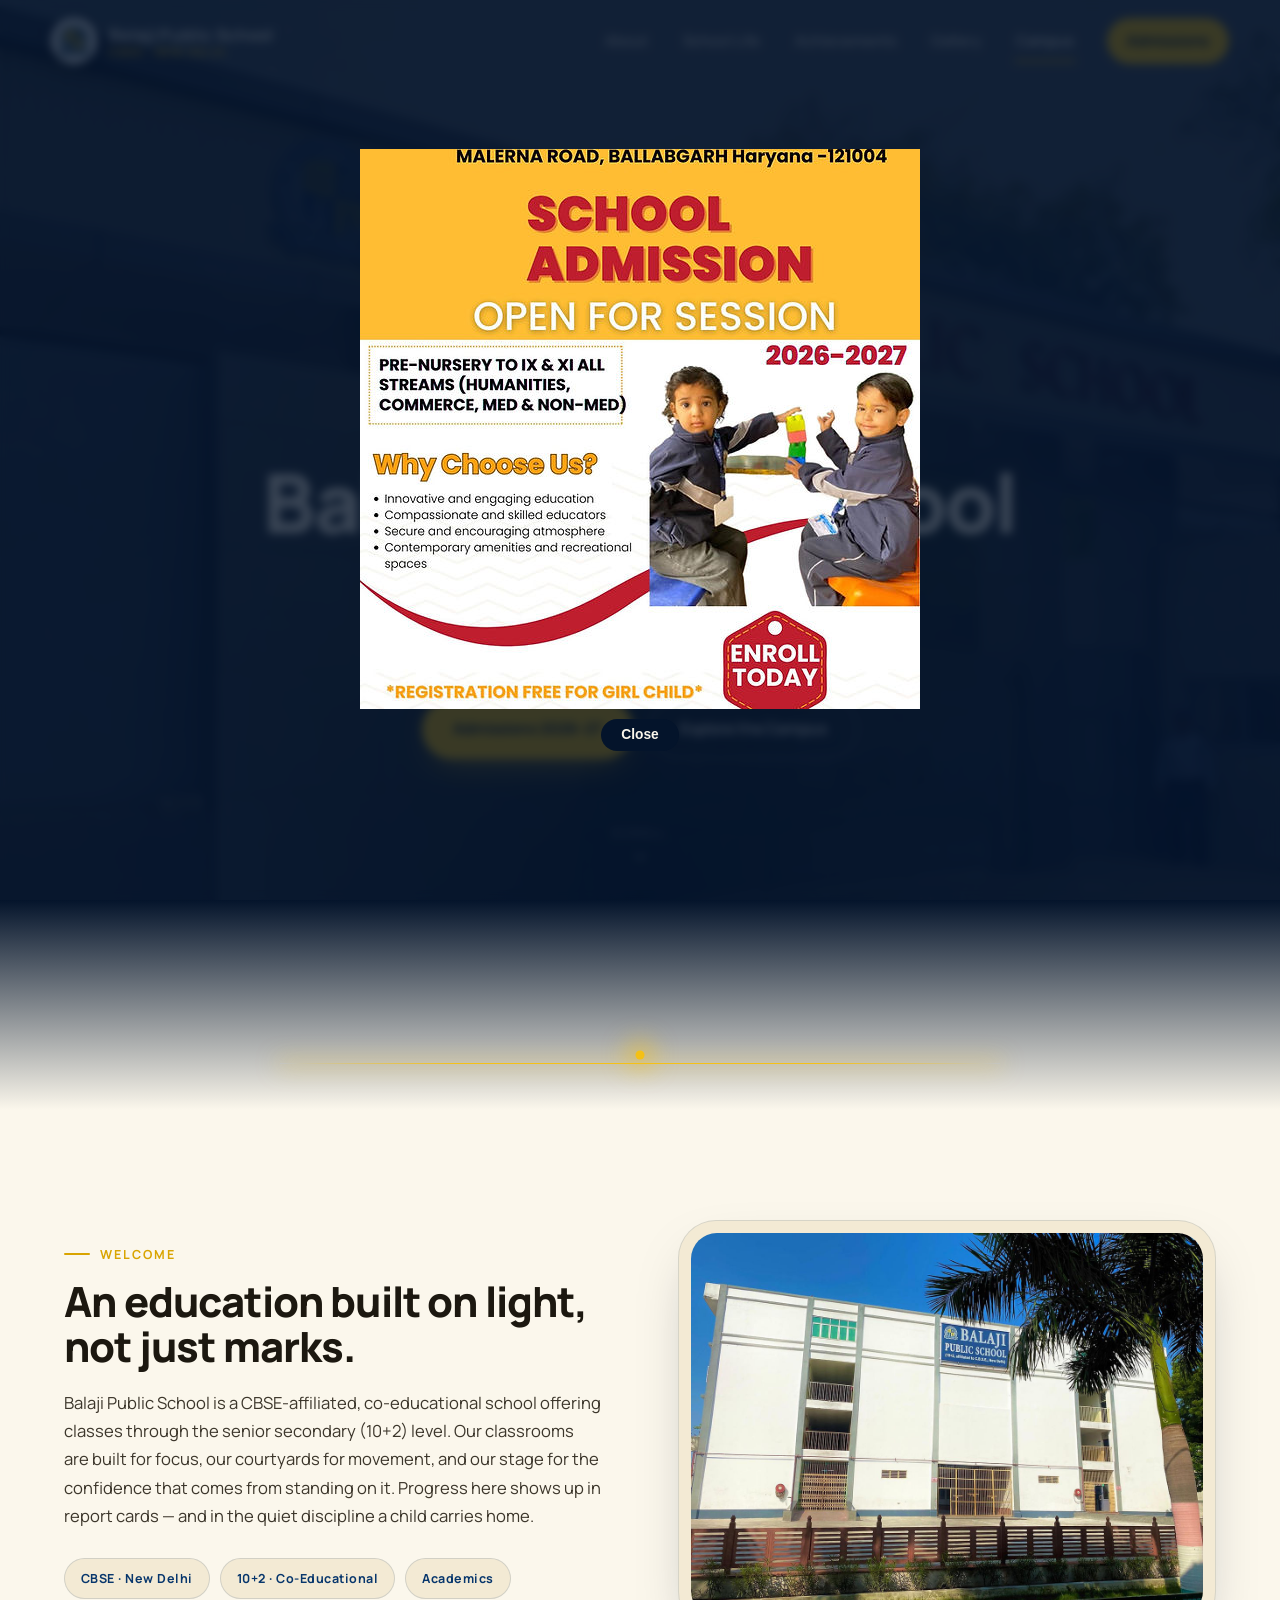
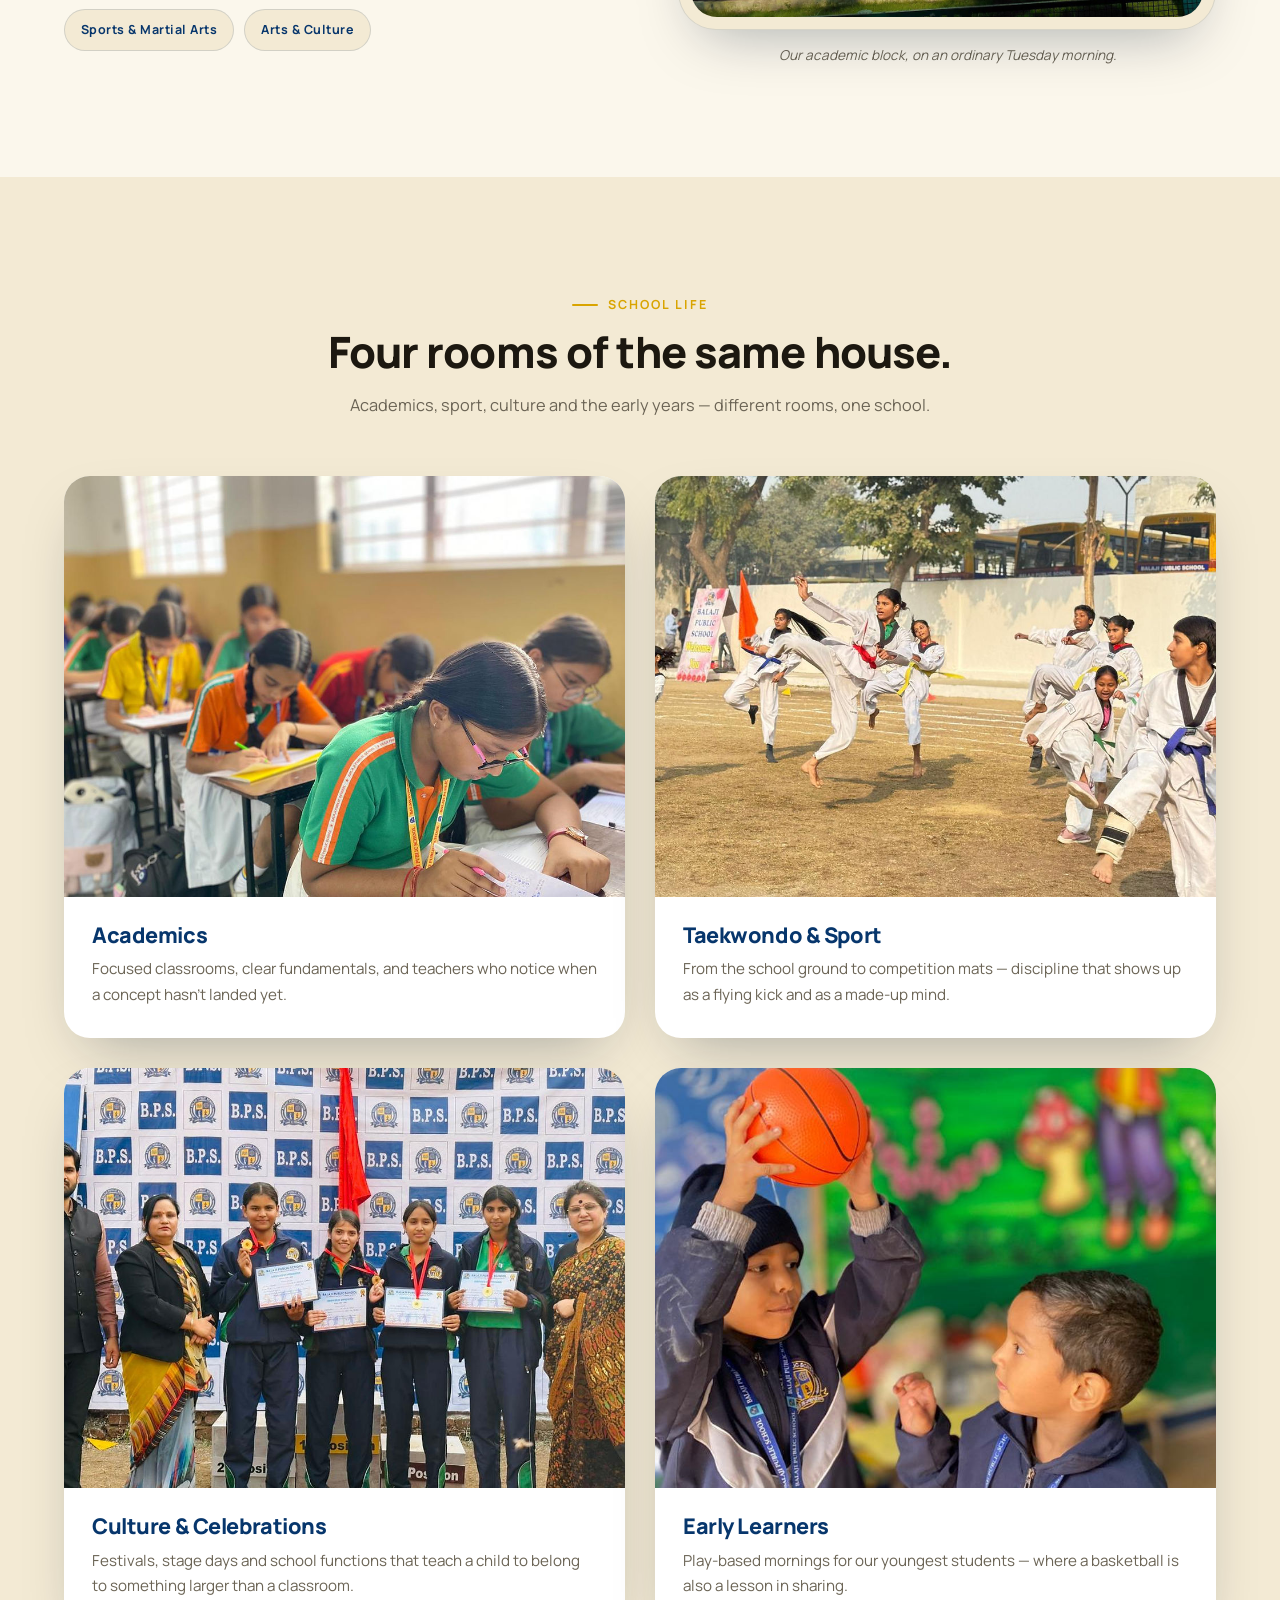
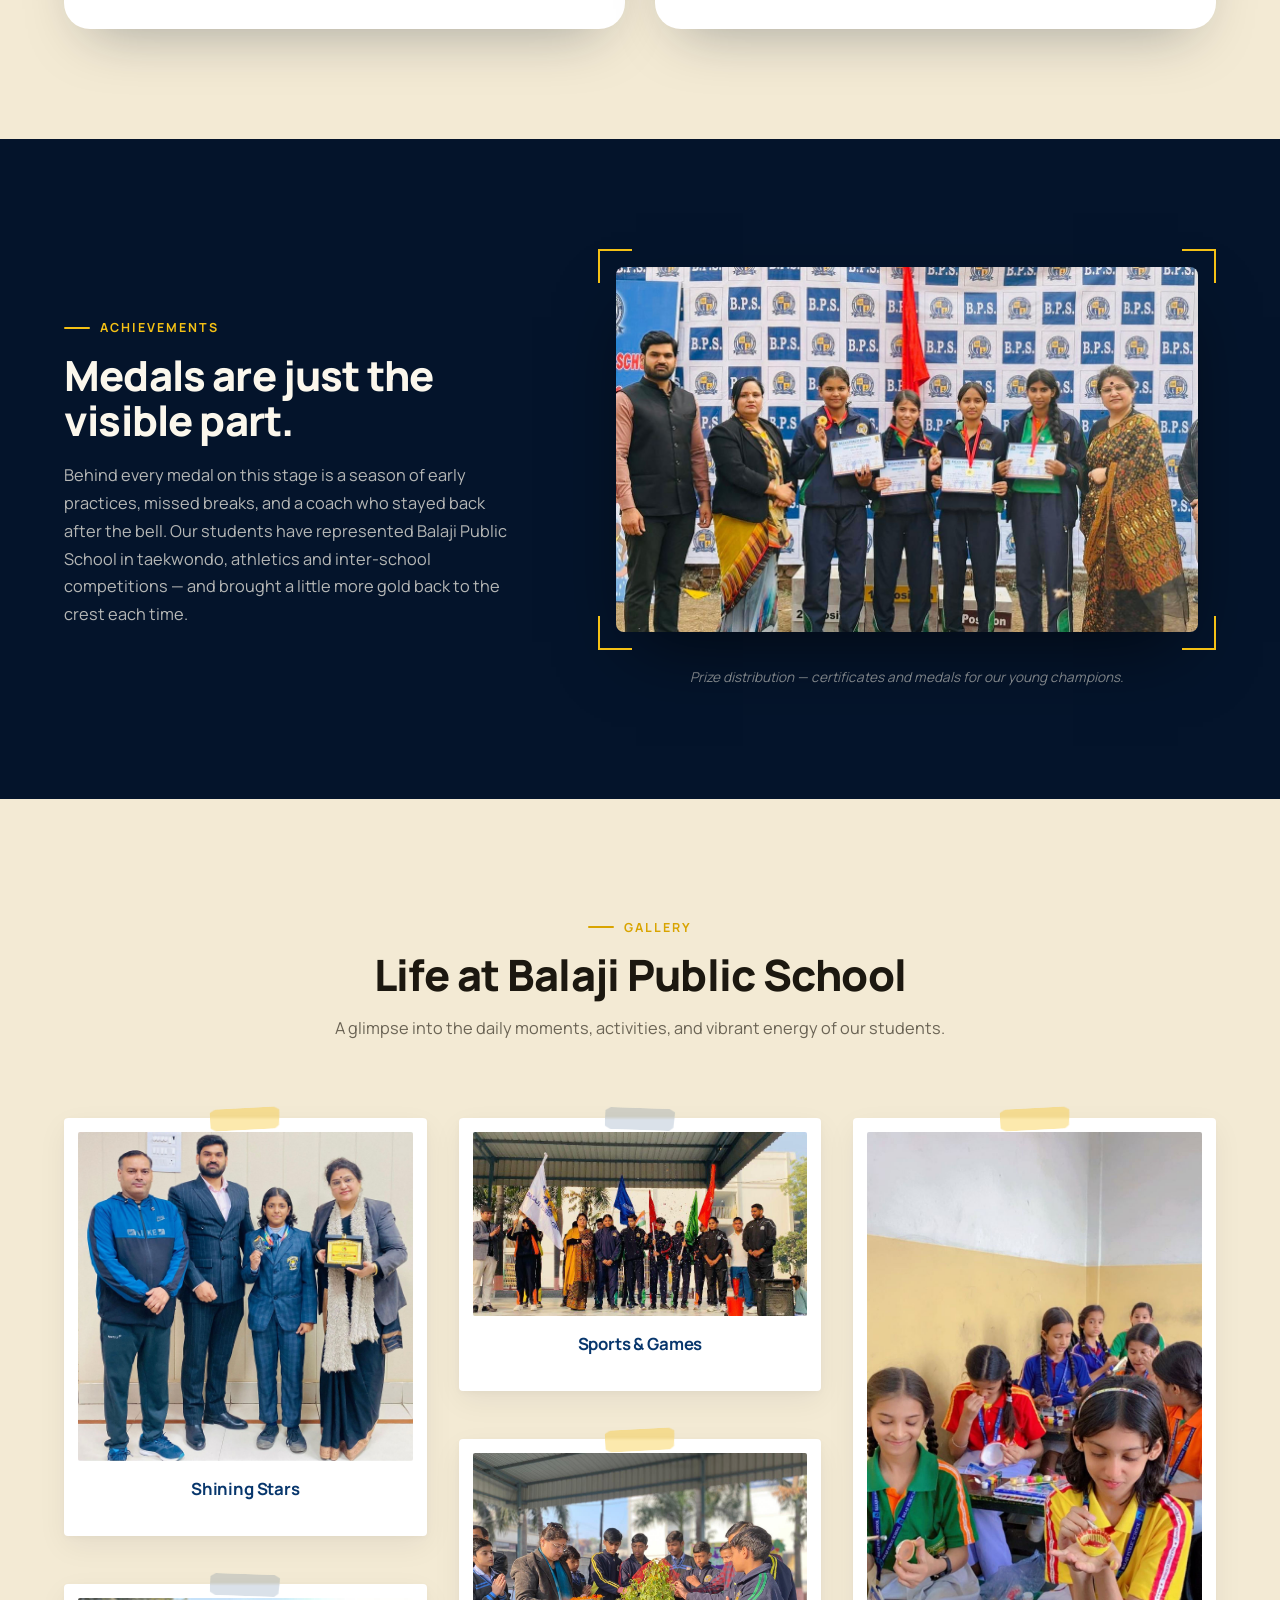
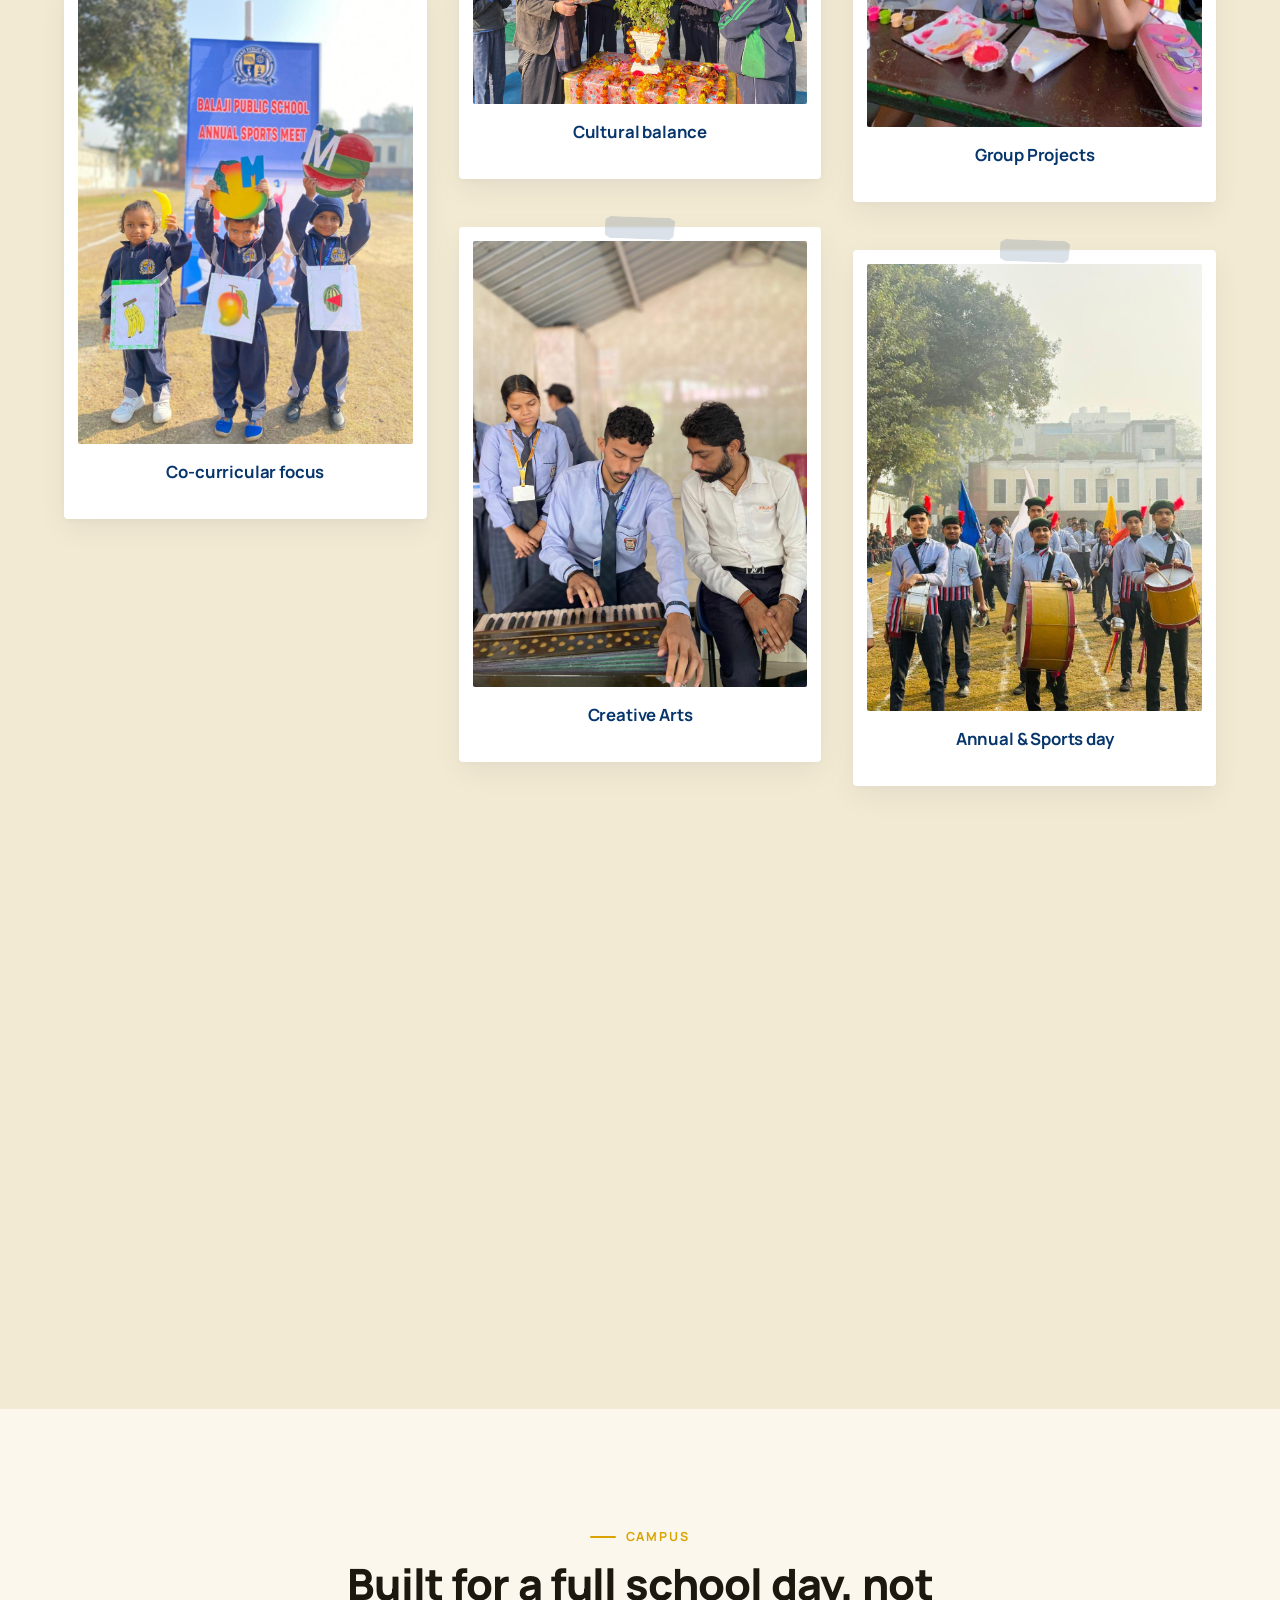
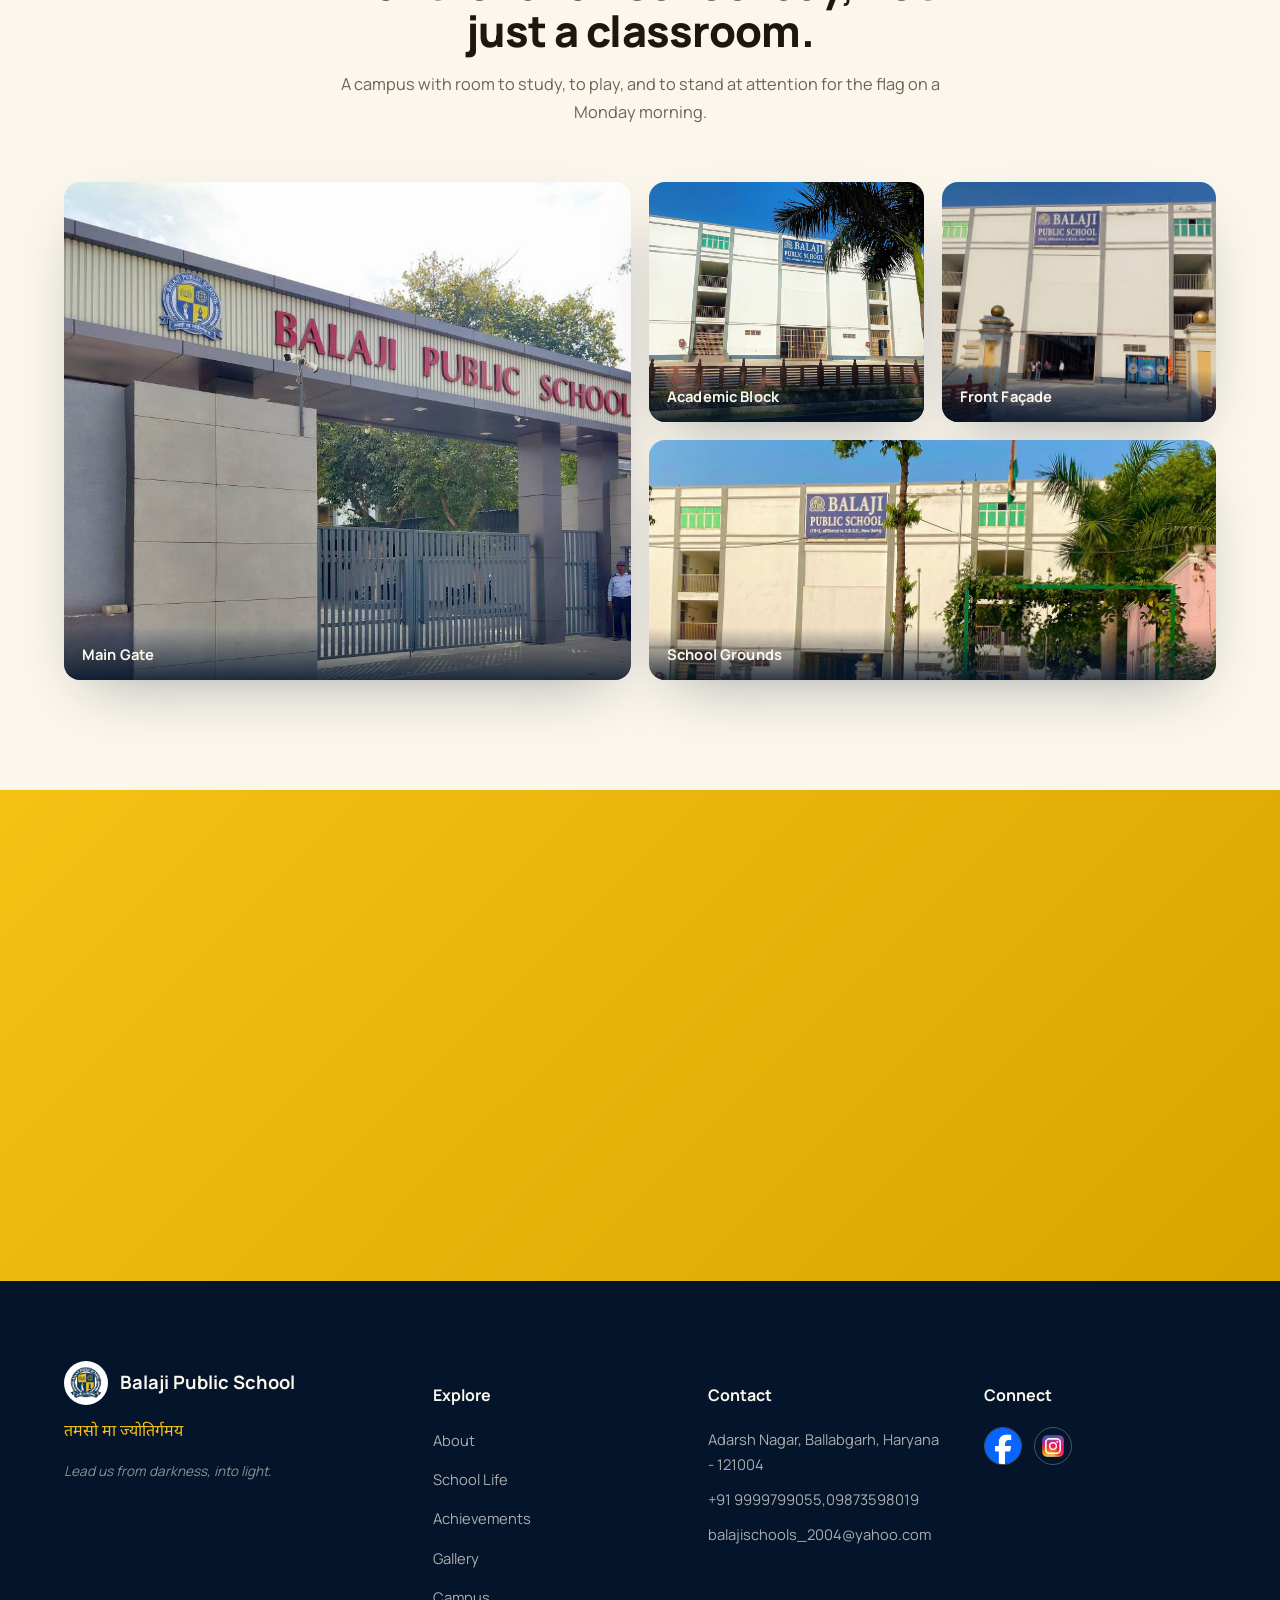
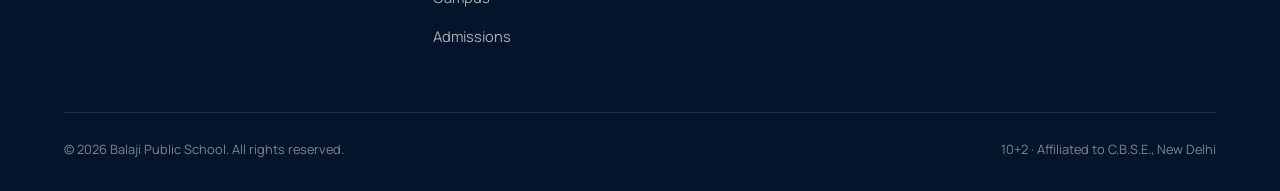
==== commit d9cb29fd: "Admission popup added" ====
--- a/index.html
+++ b/index.html
@@ -325,10 +325,15 @@
     </figure>
   </div>
 
+  <div class="admission-popup" id="admissionPopup" role="dialog" aria-modal="true" aria-label="Admissions announcement" aria-hidden="true" hidden>
+    <iframe id="admissionPopupFrame" src="popup.html" title="Admissions announcement"></iframe>
+  </div>
+
   <button class="back-to-top" id="backToTop" aria-label="Back to top">
     <svg viewBox="0 0 24 24" width="20" height="20" fill="none" stroke="currentColor" stroke-width="2.4" stroke-linecap="round" stroke-linejoin="round"><path d="M18 15l-6-6-6 6"/></svg>
   </button>
 
   <script src="script.js"></script>
+  <script src="popscript.js"></script>
 </body>
 </html>
--- a/style.css
+++ b/style.css
@@ -458,6 +458,28 @@
     font-size:2.2rem; line-height:1; font-weight:300;
   }
   .lightbox-close:hover{ color:var(--gold-500); }
+
+  /* ---------- ADMISSION POPUP ---------- */
+  @keyframes popupFadeIn {
+    from { opacity: 0; transform: scale(0.97); }
+    to { opacity: 1; transform: scale(1); }
+  }
+  .admission-popup{
+    position:fixed; inset:0; z-index:1100;
+    display:flex; align-items:center; justify-content:center;
+    padding:24px; background:rgba(4,20,43,.78);
+    backdrop-filter:blur(5px); -webkit-backdrop-filter:blur(5px);
+    animation: popupFadeIn 0.1s ease-out forwards;
+  }
+  .admission-popup[hidden]{
+    display:none !important;
+  }
+  .admission-popup iframe{
+    width:min(92vw,560px); height:min(88svh,640px);
+    border:0; border-radius:0;
+    background:transparent;
+    box-shadow:none;
+  }
 
   /* ---------- BACK TO TOP ---------- */
   .back-to-top{
@@ -518,6 +540,8 @@
       gap: 40px 20px;
       column-count: auto;
     }
+    .admission-popup{ padding:16px; }
+    .admission-popup iframe{ width:100%; height:min(84svh,640px); }
   }
 
   @media (prefers-reduced-motion: reduce){
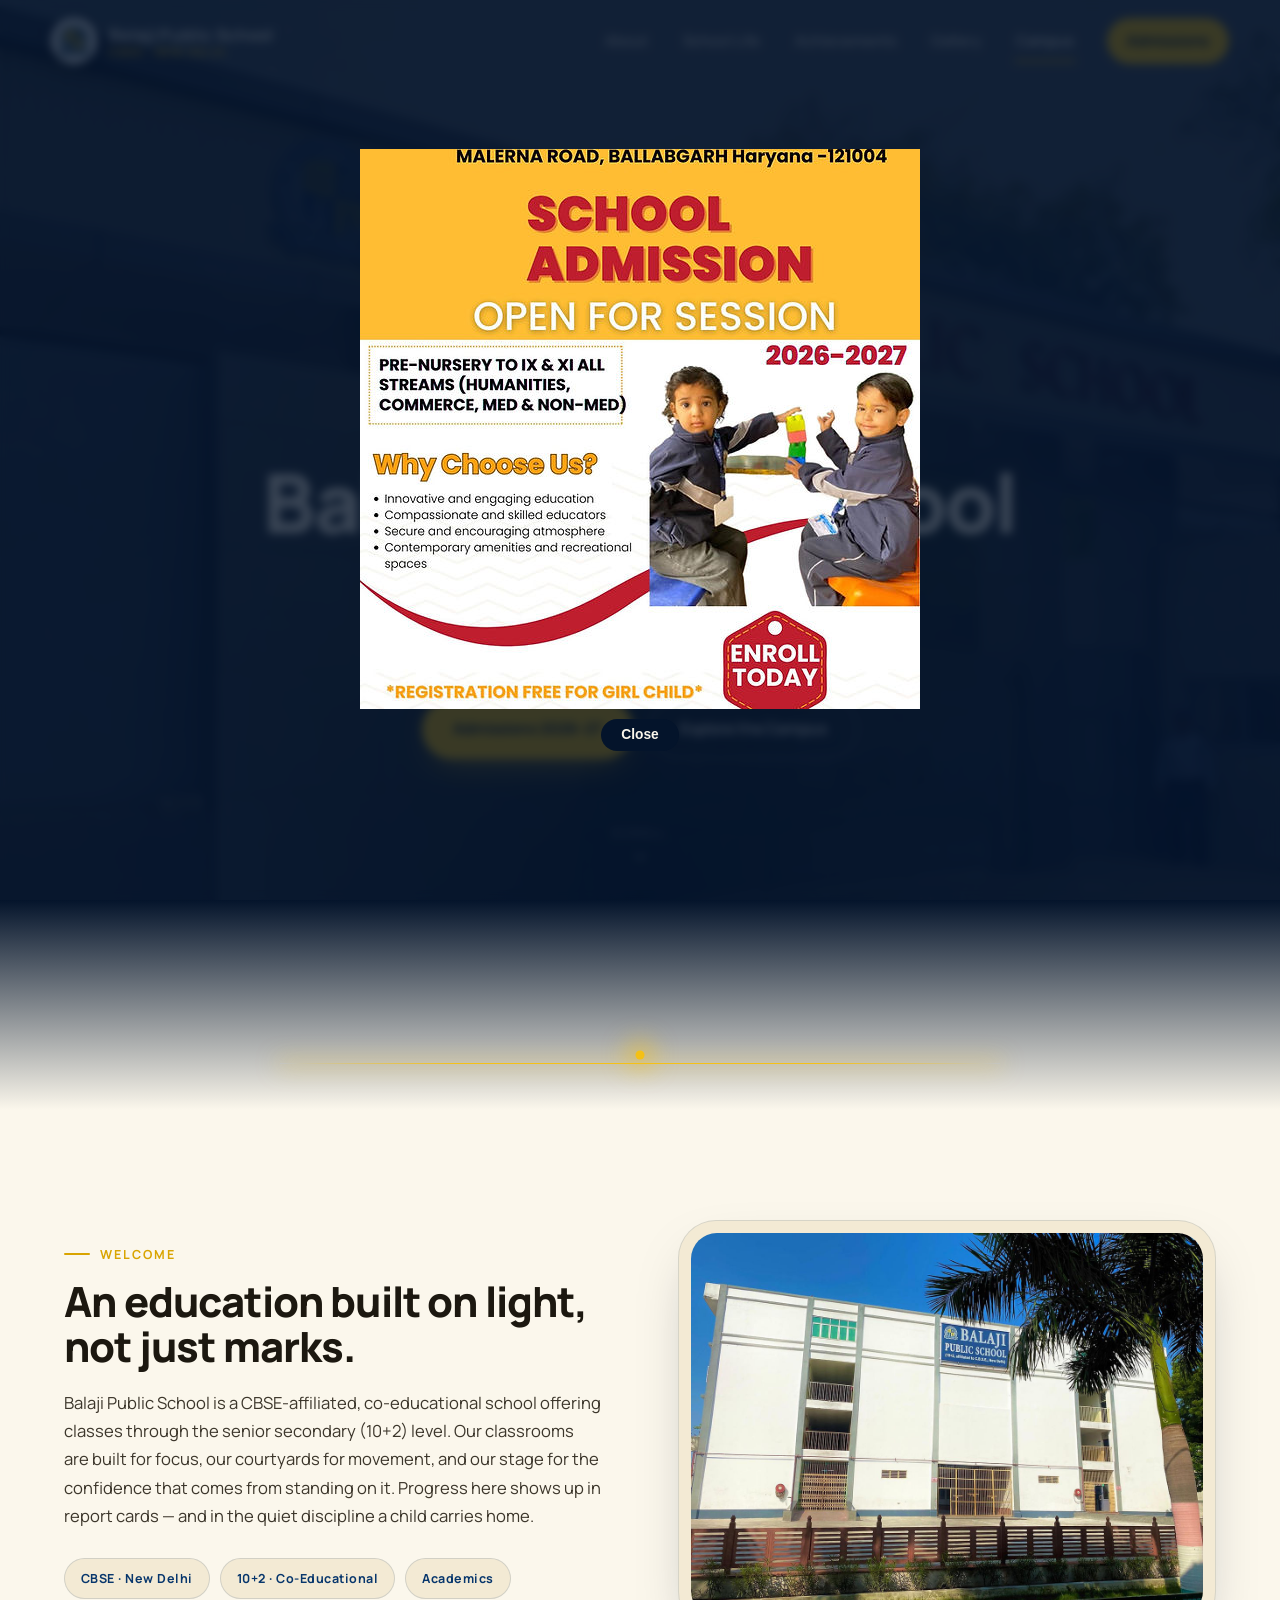
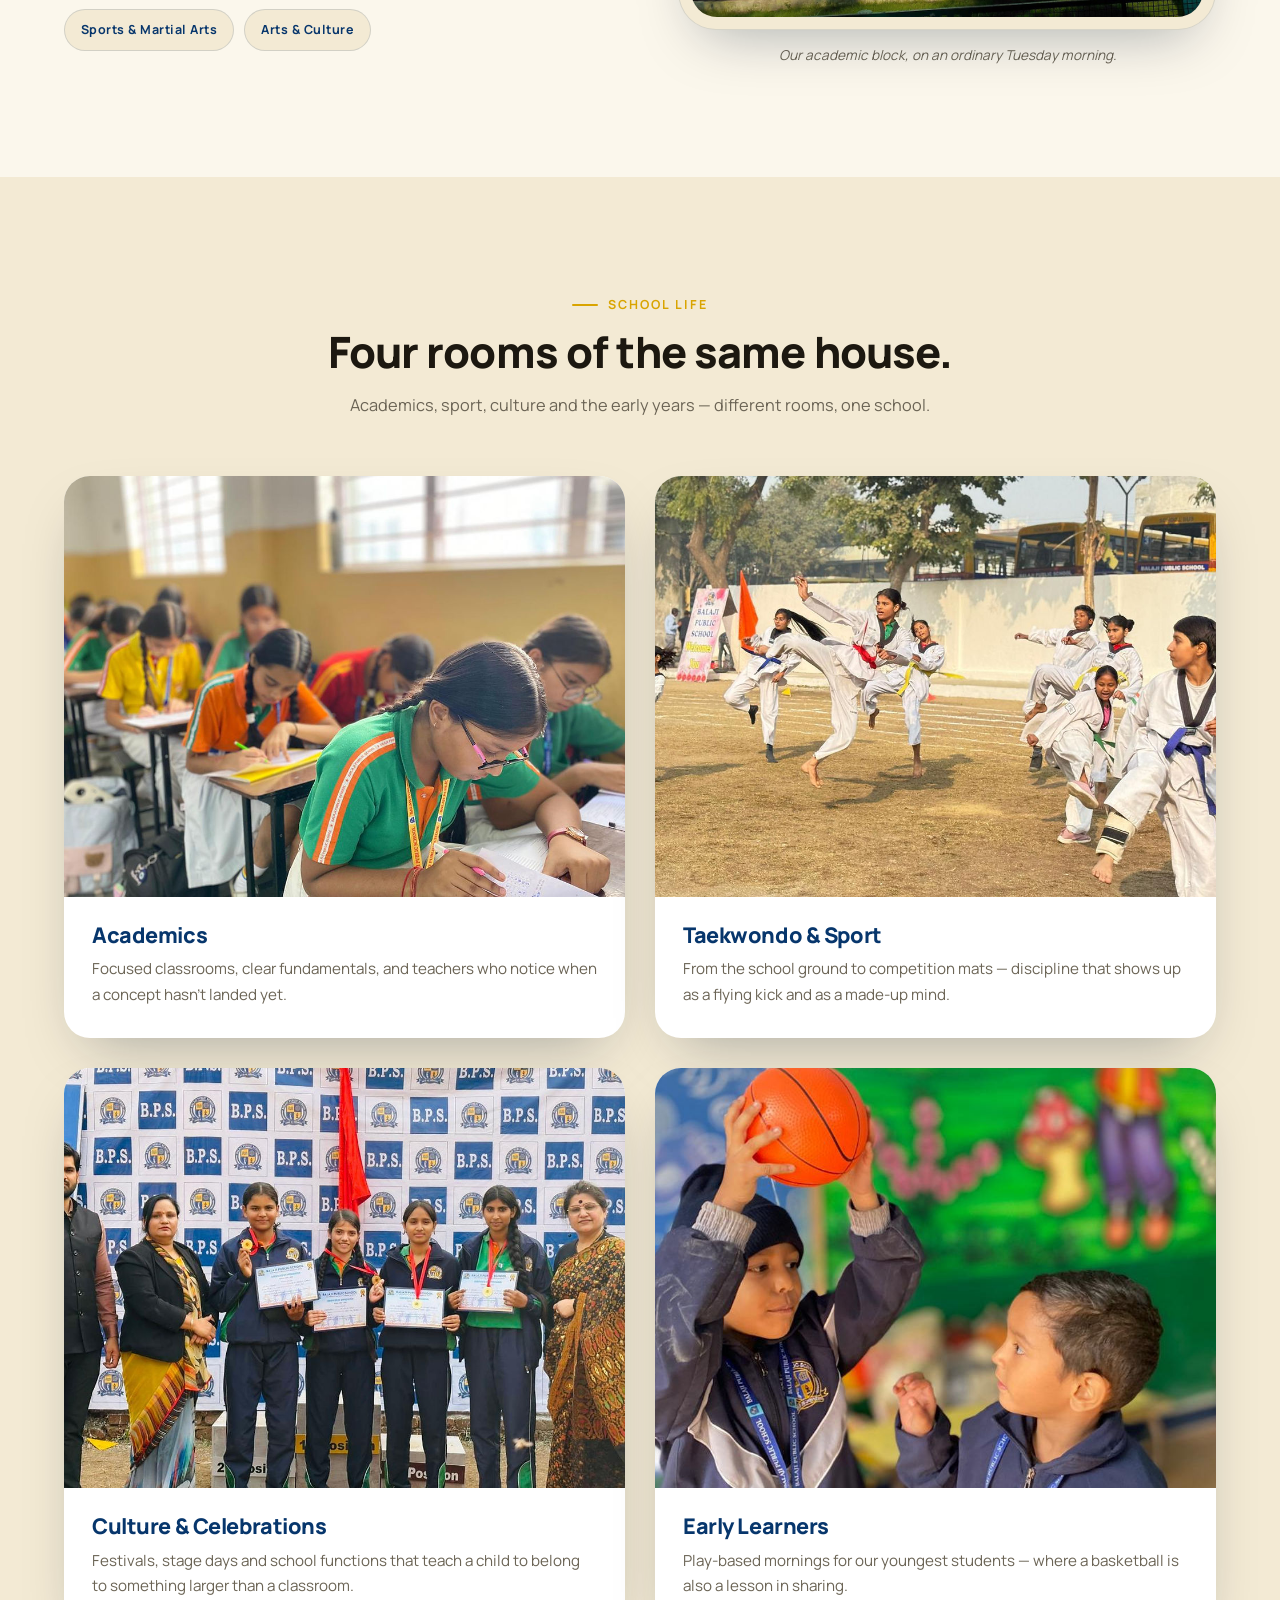
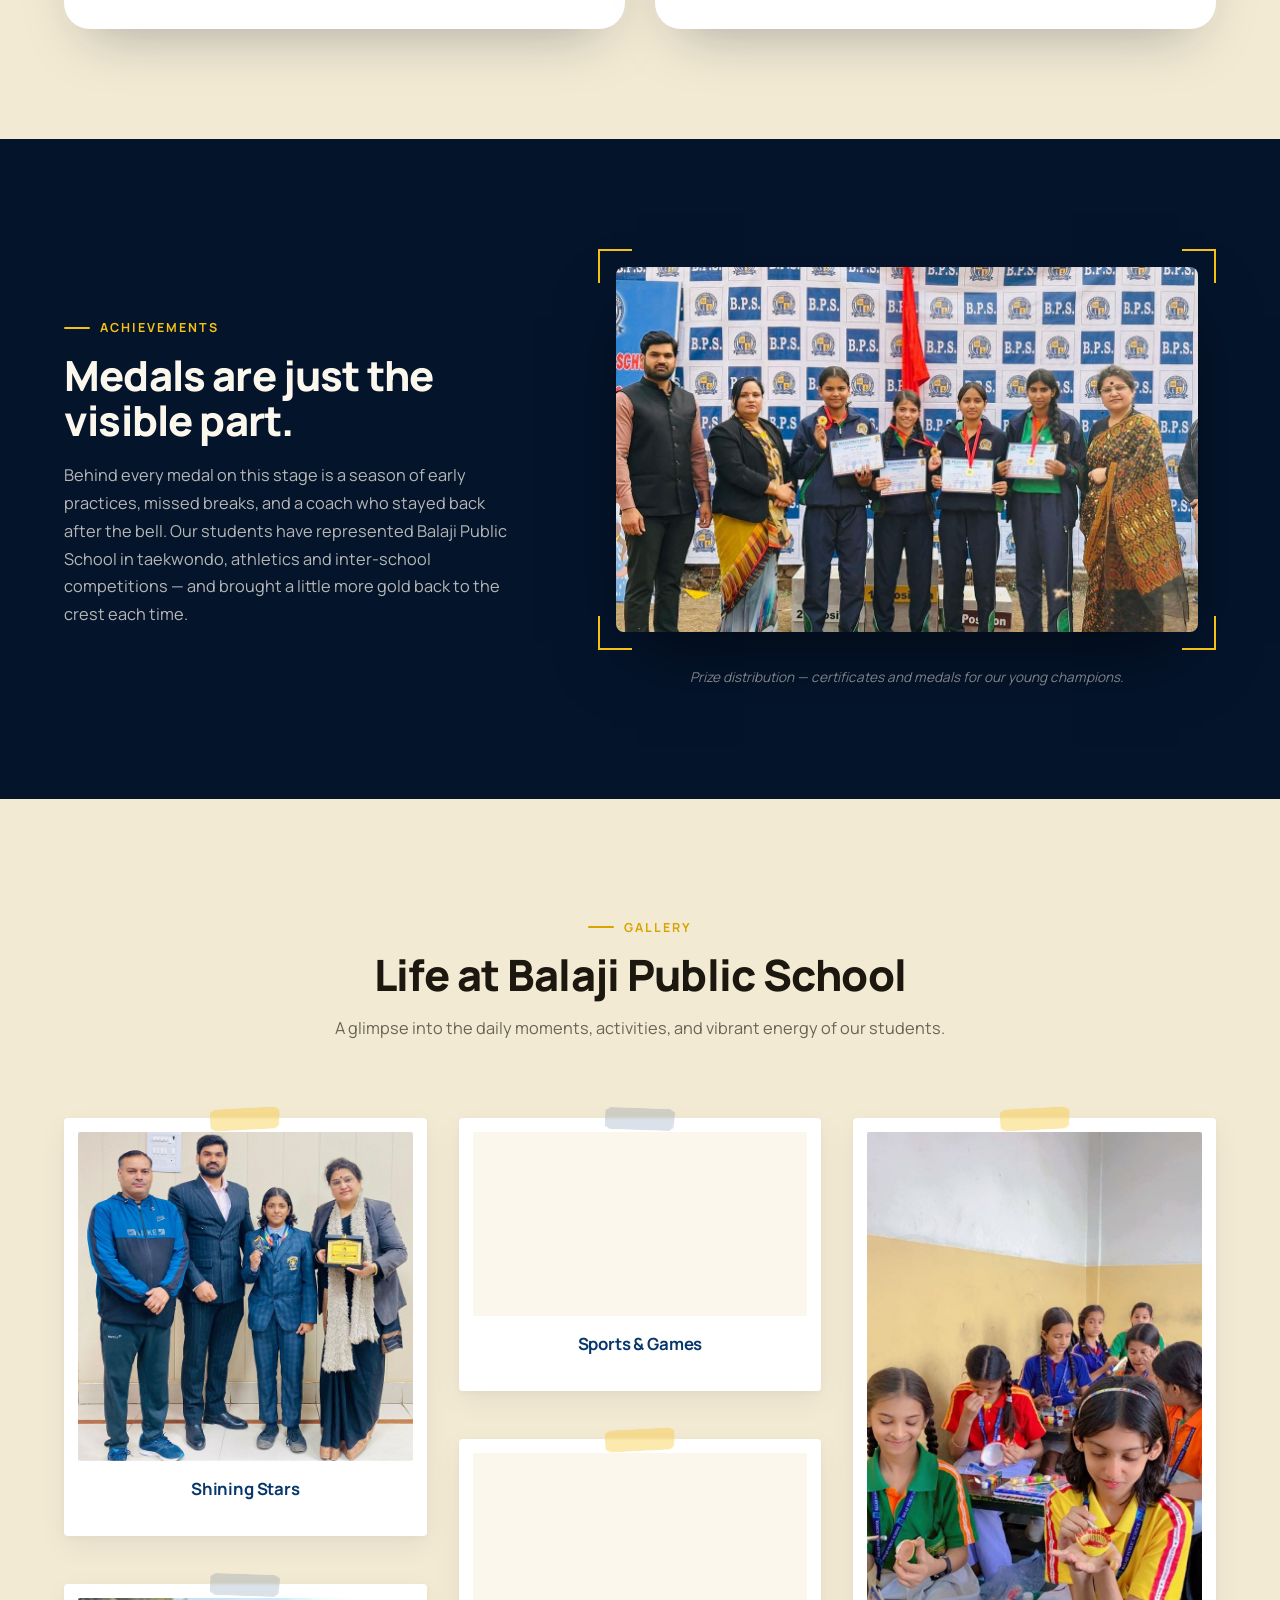
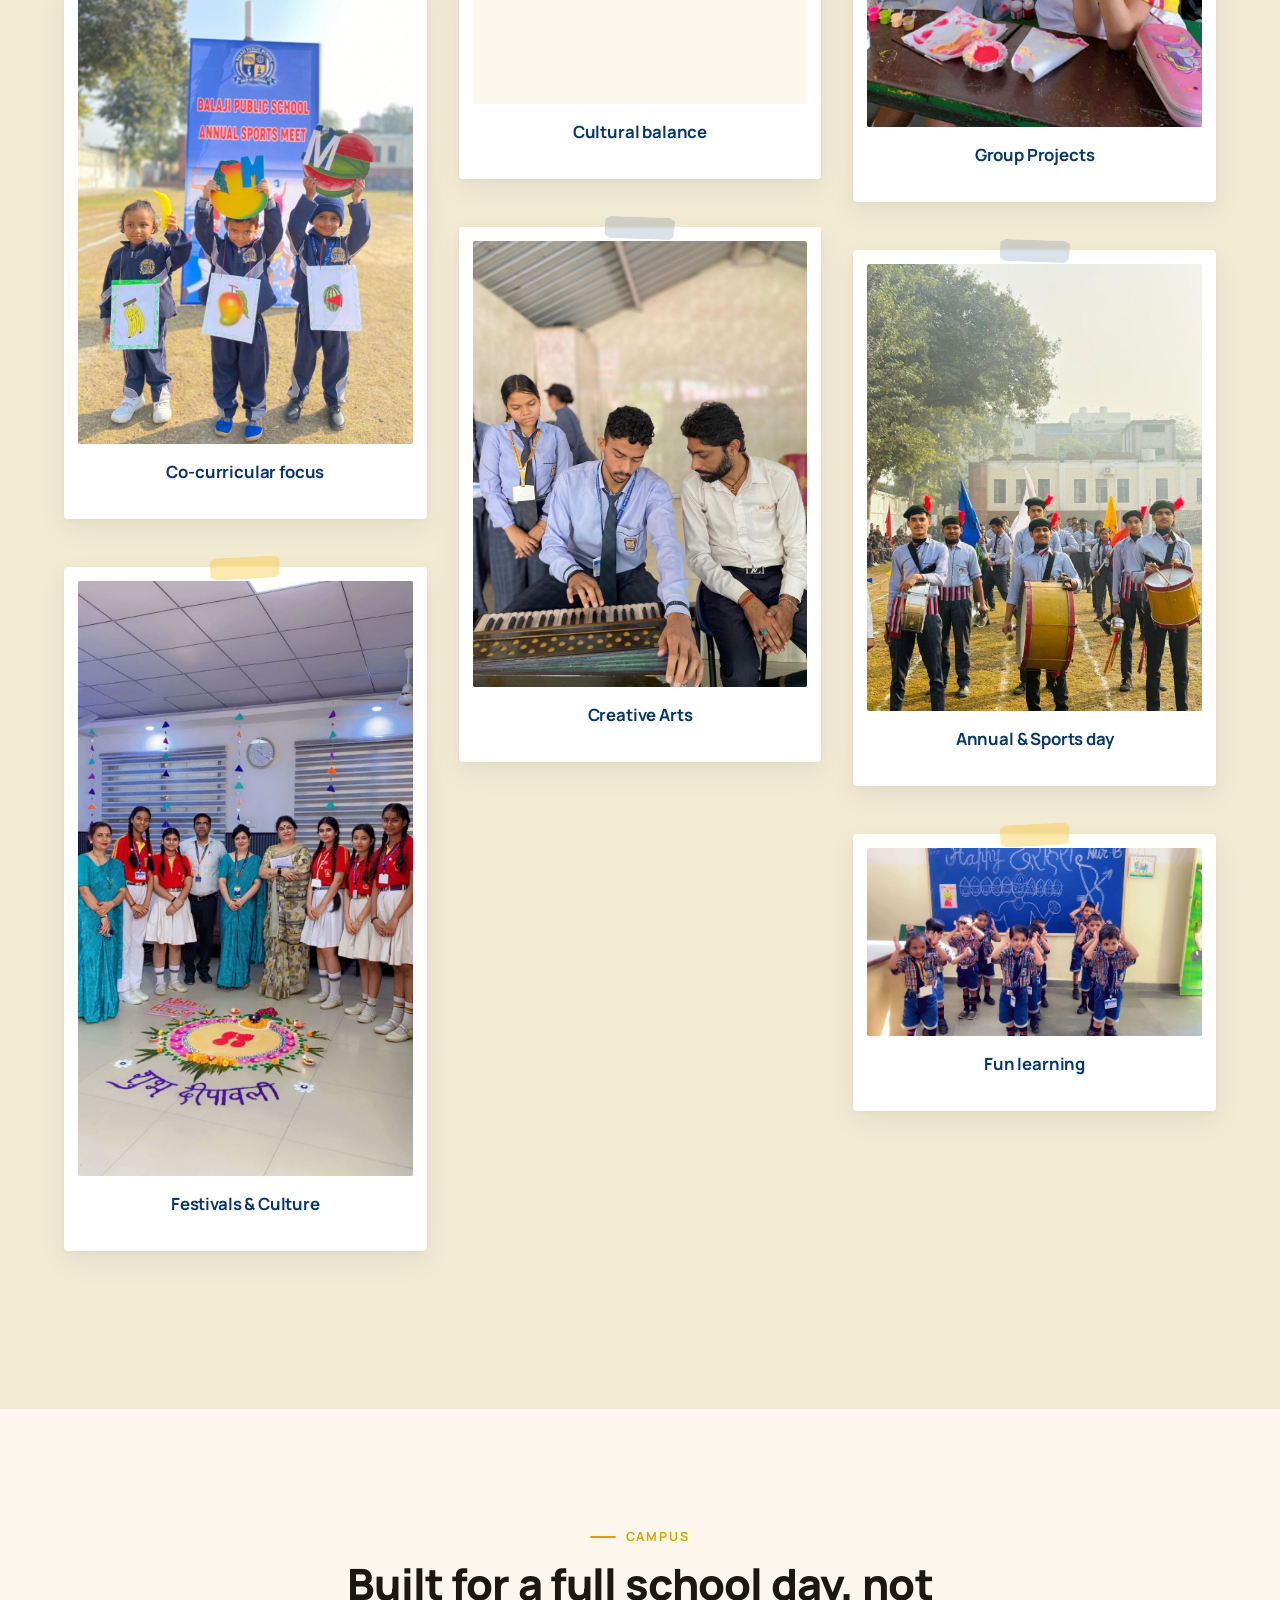
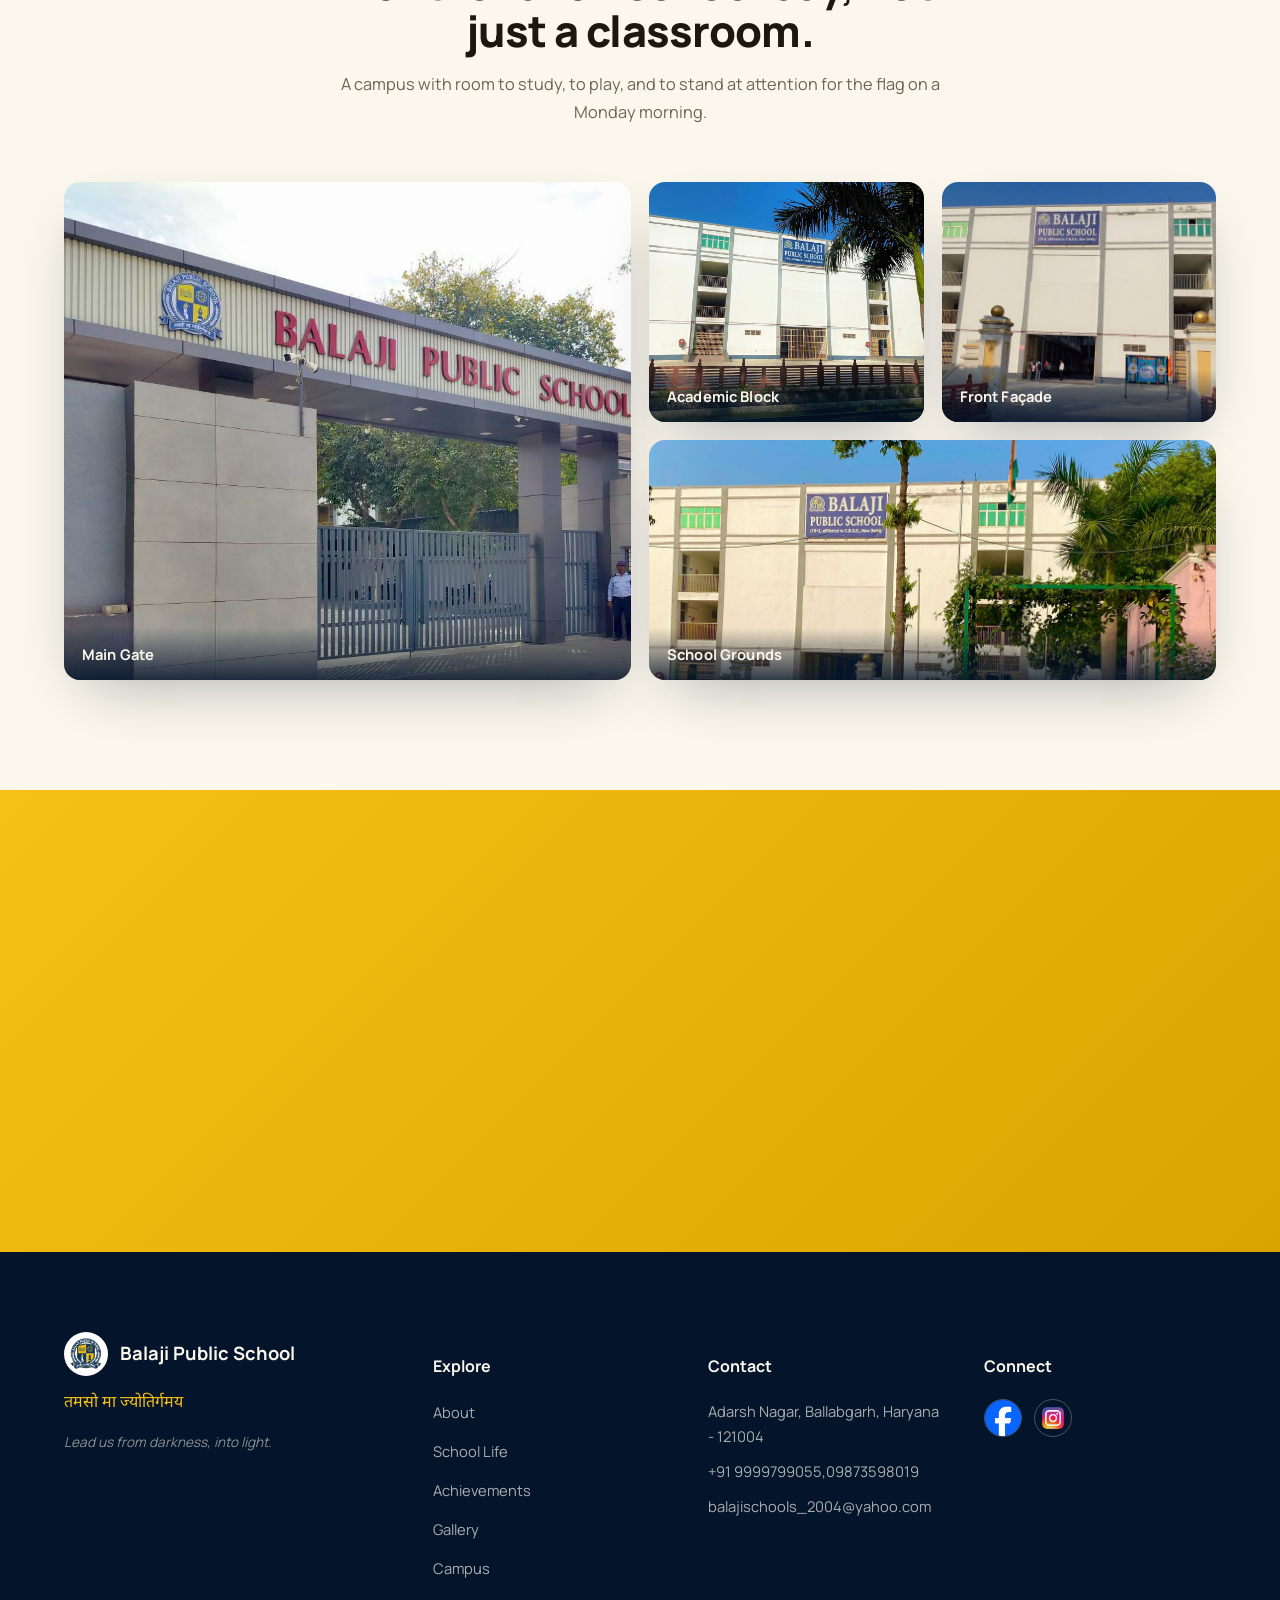
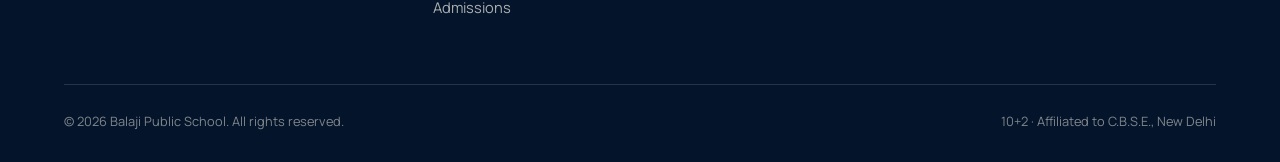
==== commit 4527bf56: "Garbage code removed" ====
--- a/index.html
+++ b/index.html
@@ -5,7 +5,6 @@
 <meta name="viewport" content="width=device-width, initial-scale=1.0">
 <title>Balaji Public School — CBSE, New Delhi</title>
 <meta name="description" content="Balaji Public School — a CBSE-affiliated, co-educational school offering classes through senior secondary (10+2). Academics, sport, culture and character.">
-<link rel="icon" href="assets/logo.png" type="image/png">
 <link rel="preconnect" href="https://fonts.googleapis.com">
 <link rel="preconnect" href="https://fonts.gstatic.com" crossorigin>
 <link href="https://fonts.googleapis.com/css2?family=Manrope:wght@400;500;600;700;800&family=Noto+Sans+Devanagari:wght@500;700&display=swap" rel="stylesheet">
@@ -269,7 +268,7 @@
           <a href="mailto:balajischools_2004@yahoo.com" class="btn btn-navy">Email Admissions</a>
           <a href="tel:+919999799055" class="btn btn-navy-outline">Call the Office</a>
         </div>
-        <p class="admissions-note">Placeholder contact details shown above — swap in the school's real phone number and email before this goes live.</p>
+        <p class="admissions-note">Enroll today</p>
       </div>
     </section>
 
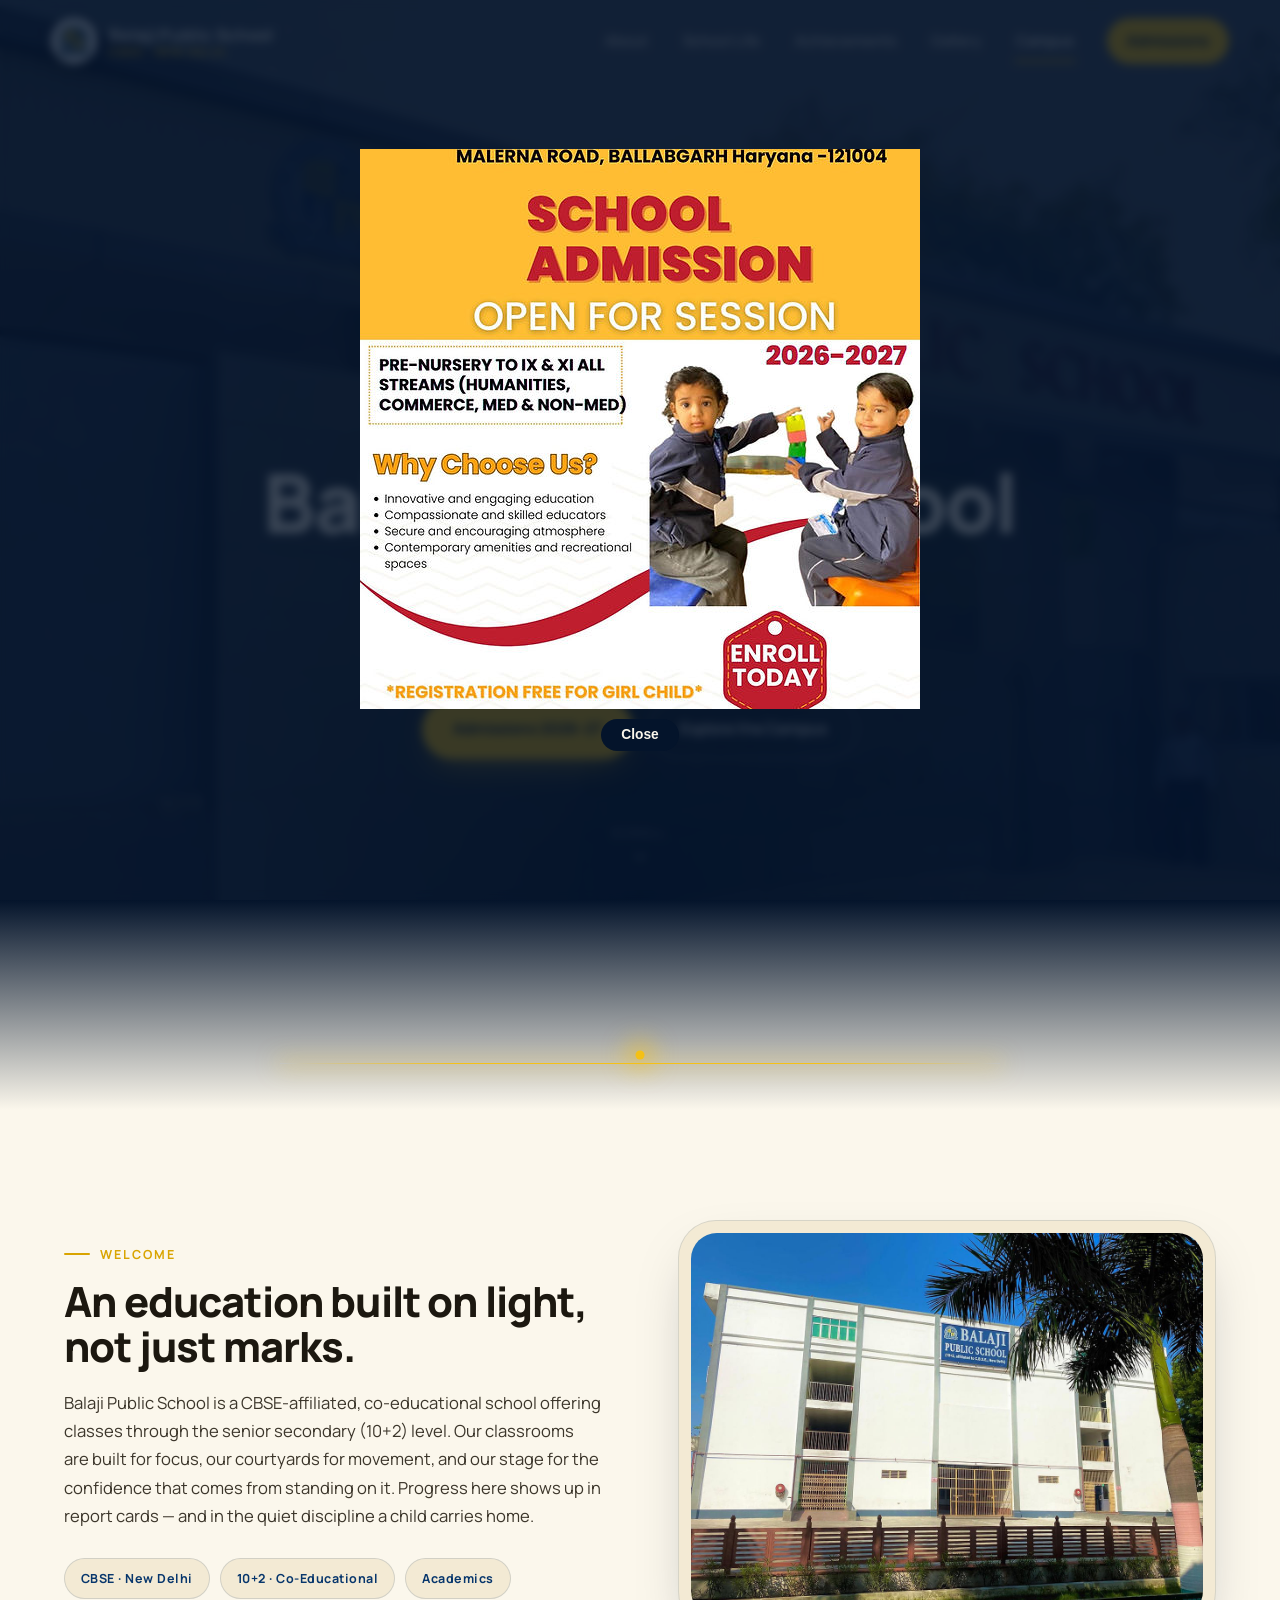
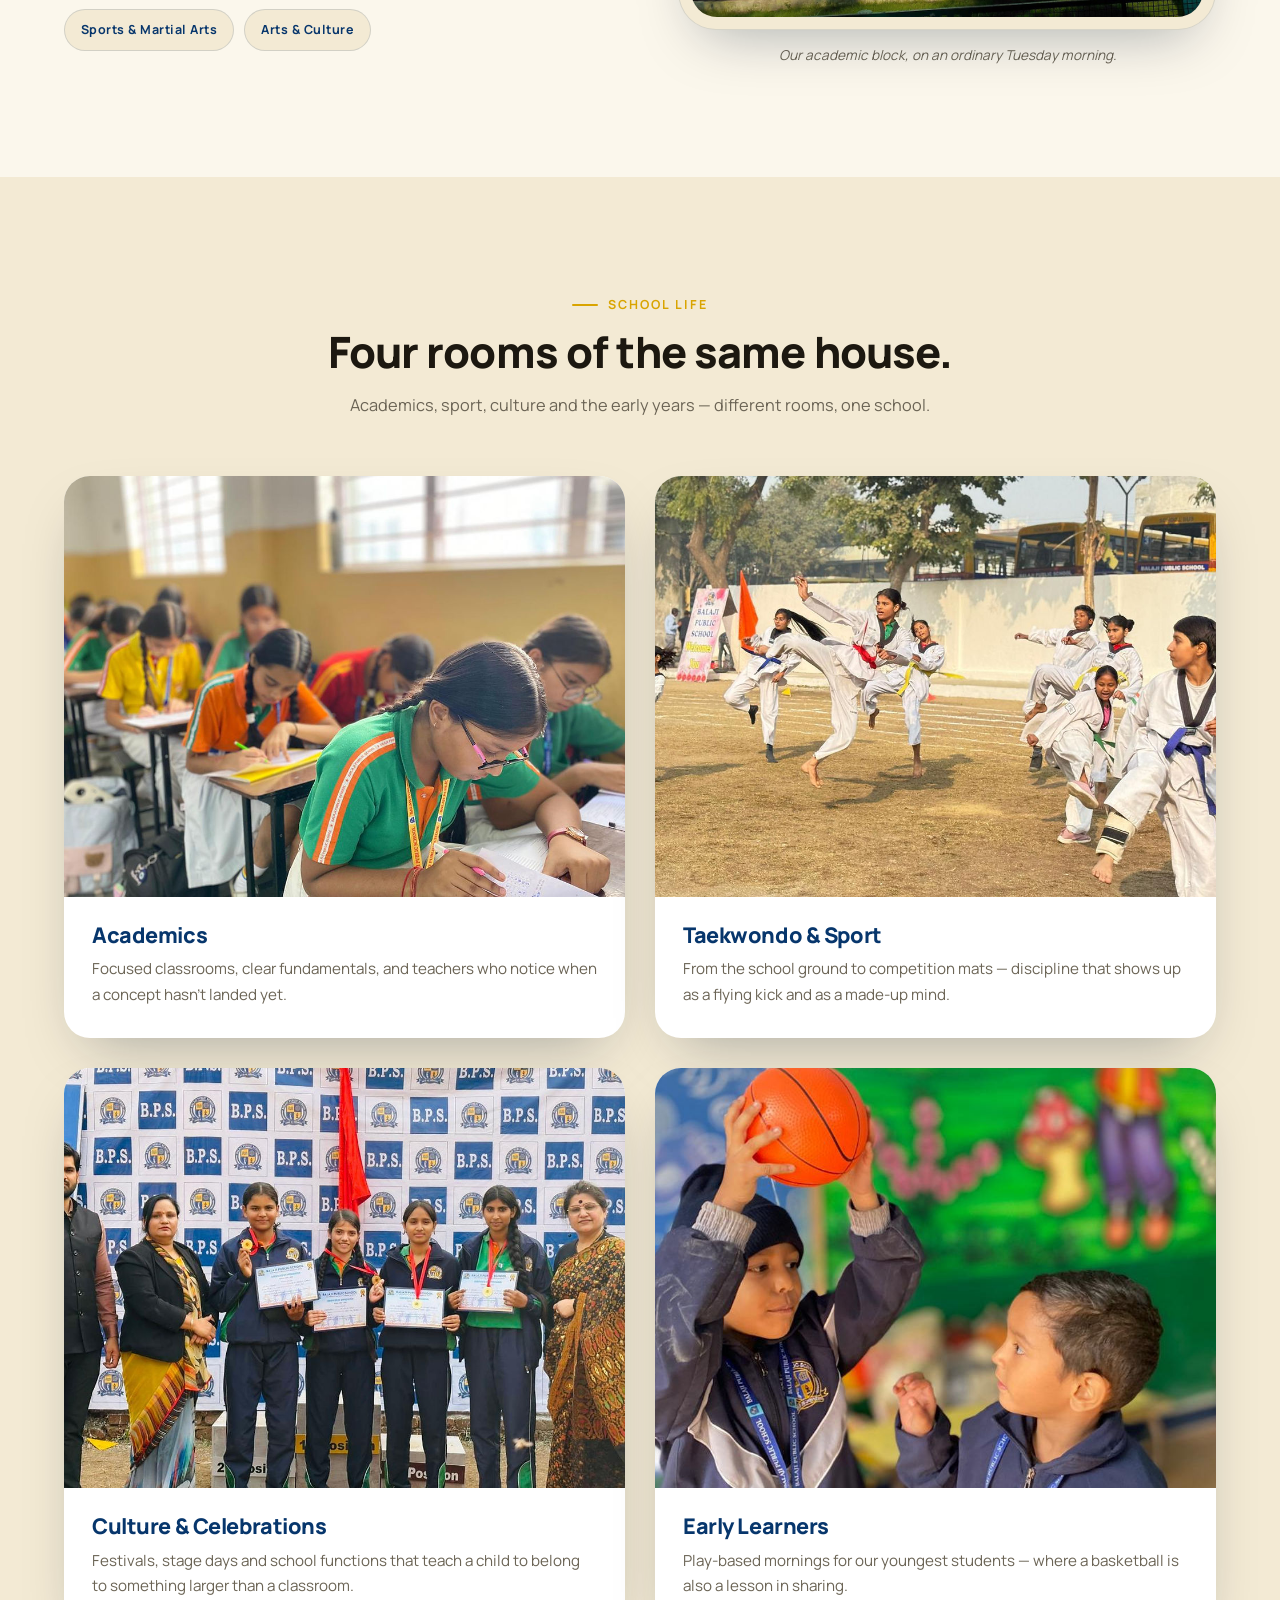
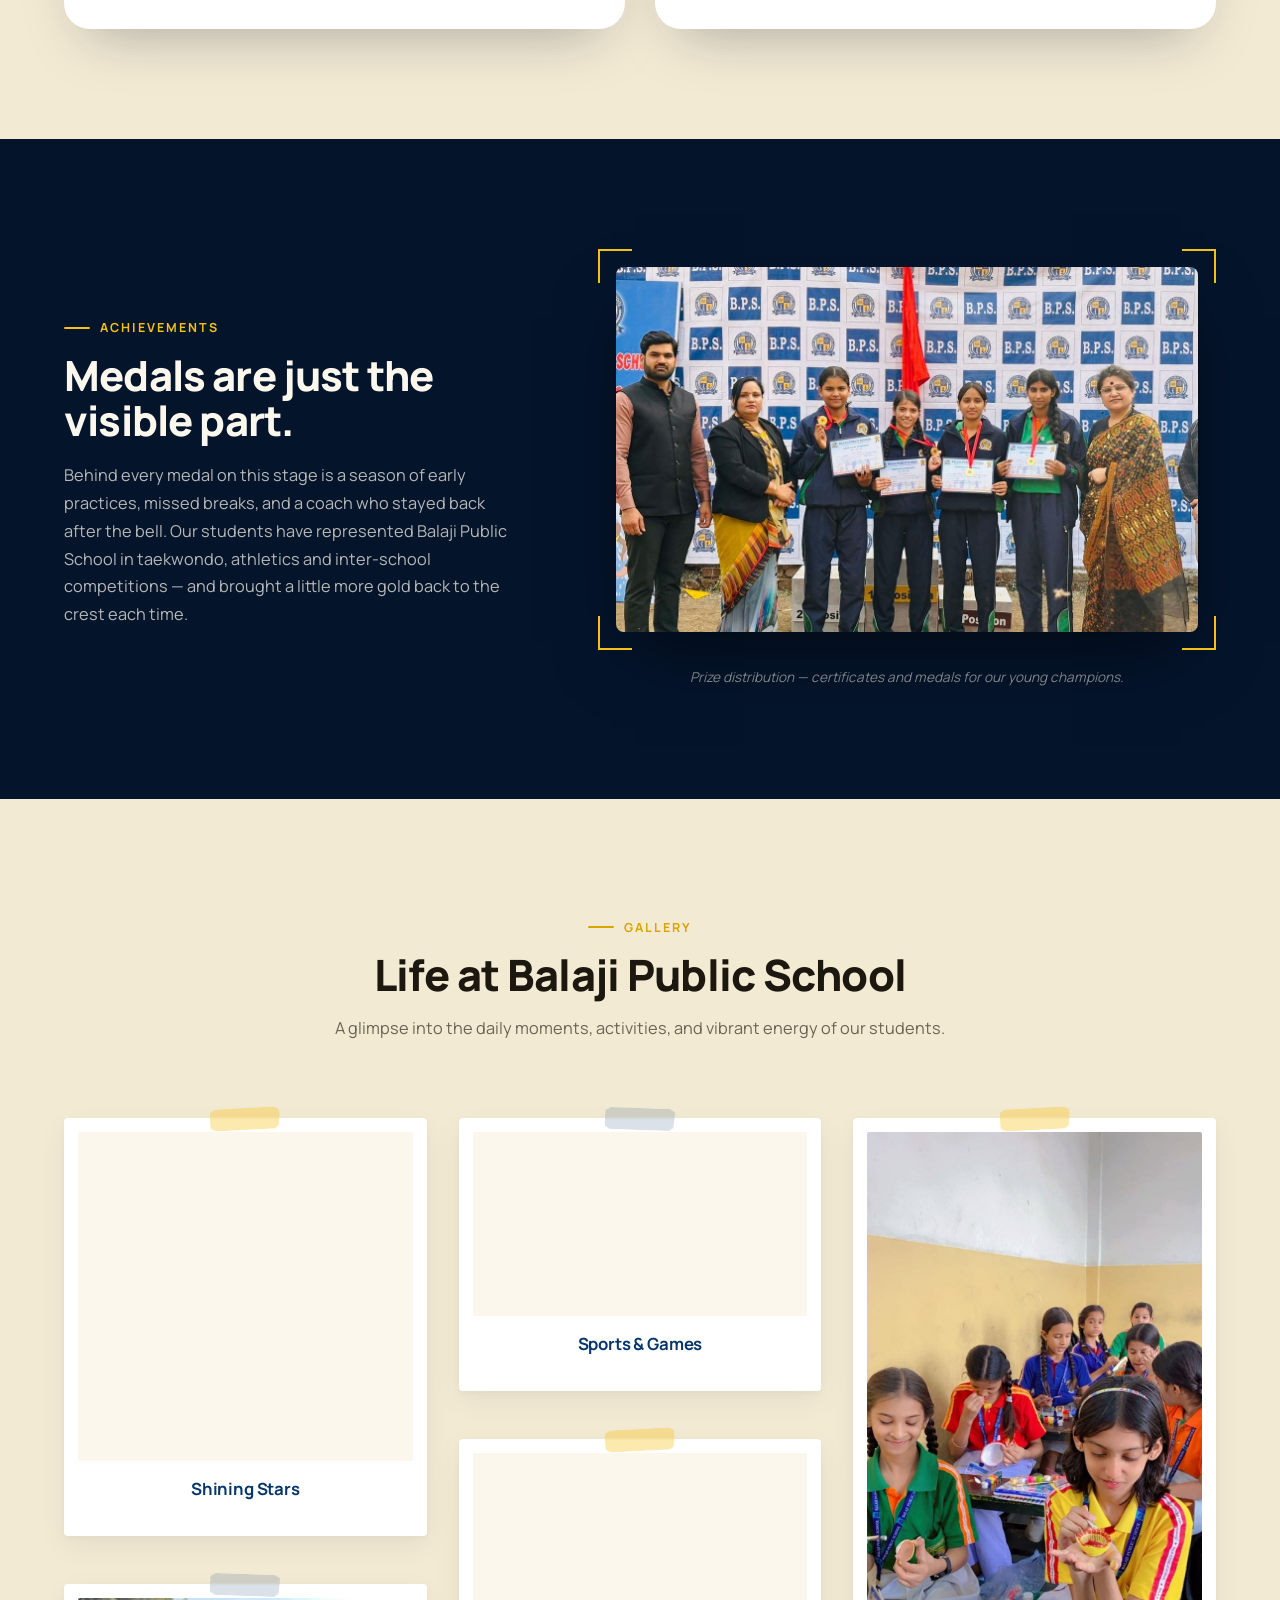
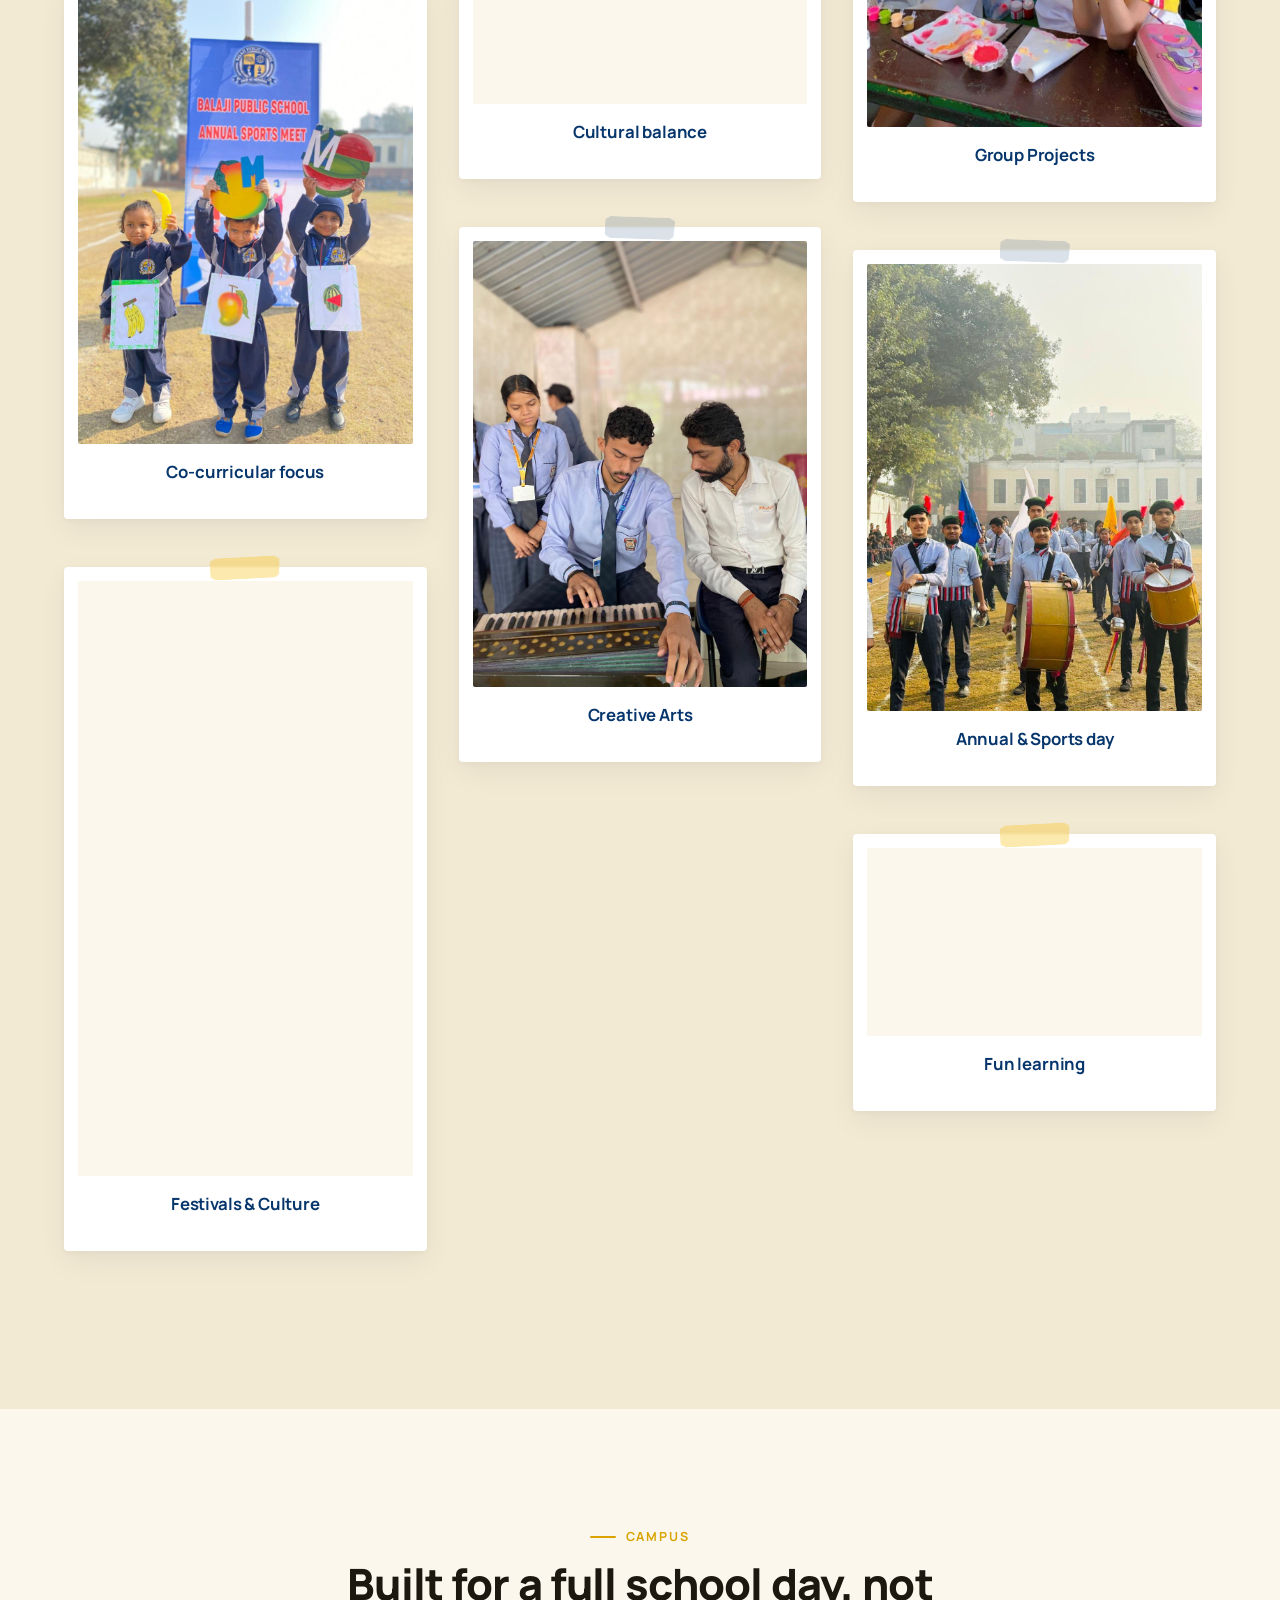
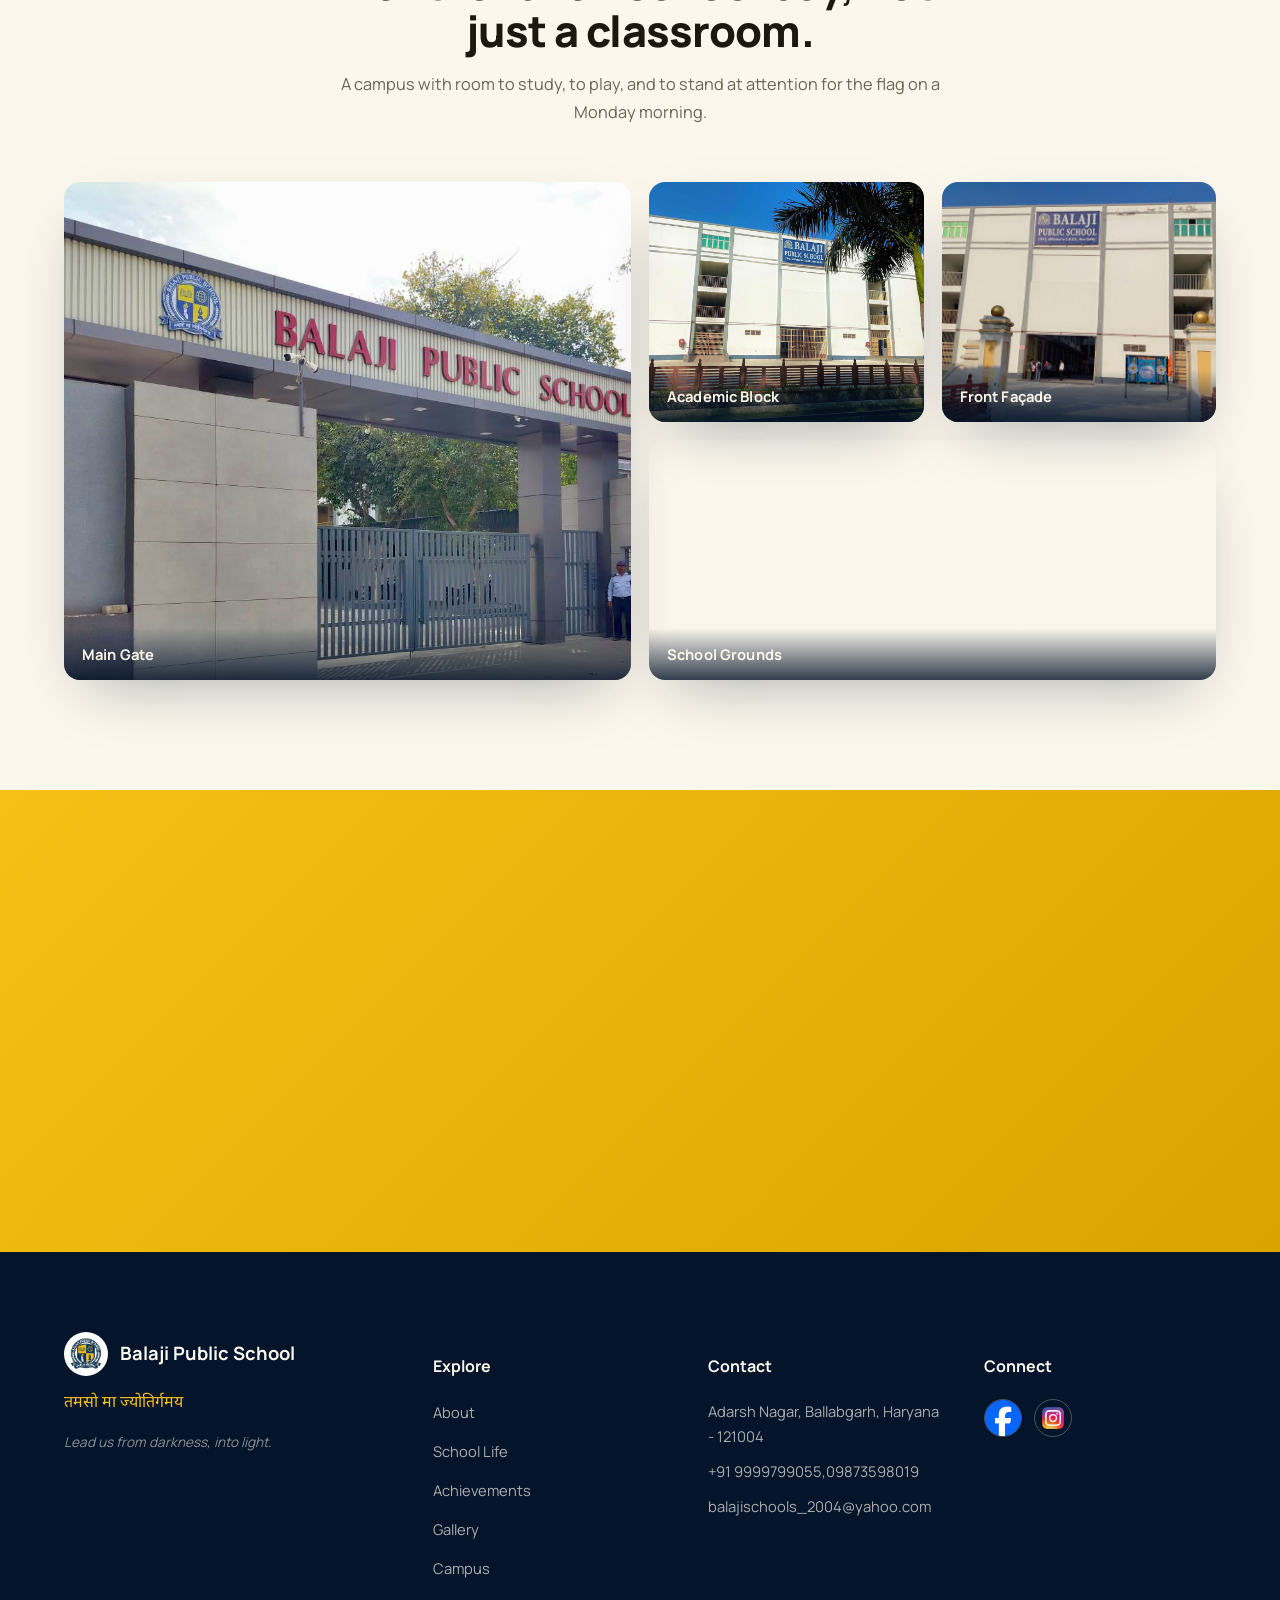
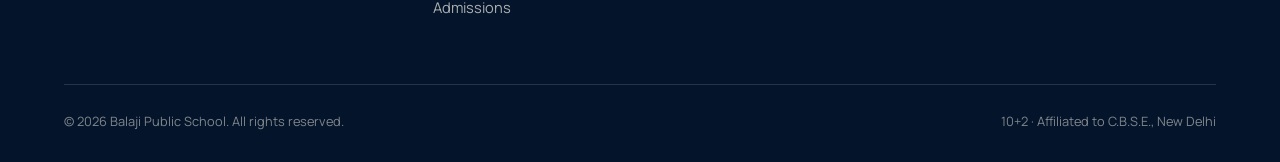
==== commit 23d35e97: "new meta tag added" ====
--- a/index.html
+++ b/index.html
@@ -3,6 +3,7 @@
 <head>
 <meta charset="UTF-8">
 <meta name="viewport" content="width=device-width, initial-scale=1.0">
+<meta name="google-site-verification" content="4RiIhwdiVeMzUJpnALVX8eW7HFpCZeWljsB2zWrMiRI"/>
 <title>Balaji Public School — CBSE, New Delhi</title>
 <meta name="description" content="Balaji Public School — a CBSE-affiliated, co-educational school offering classes through senior secondary (10+2). Academics, sport, culture and character.">
 <link rel="preconnect" href="https://fonts.googleapis.com">
